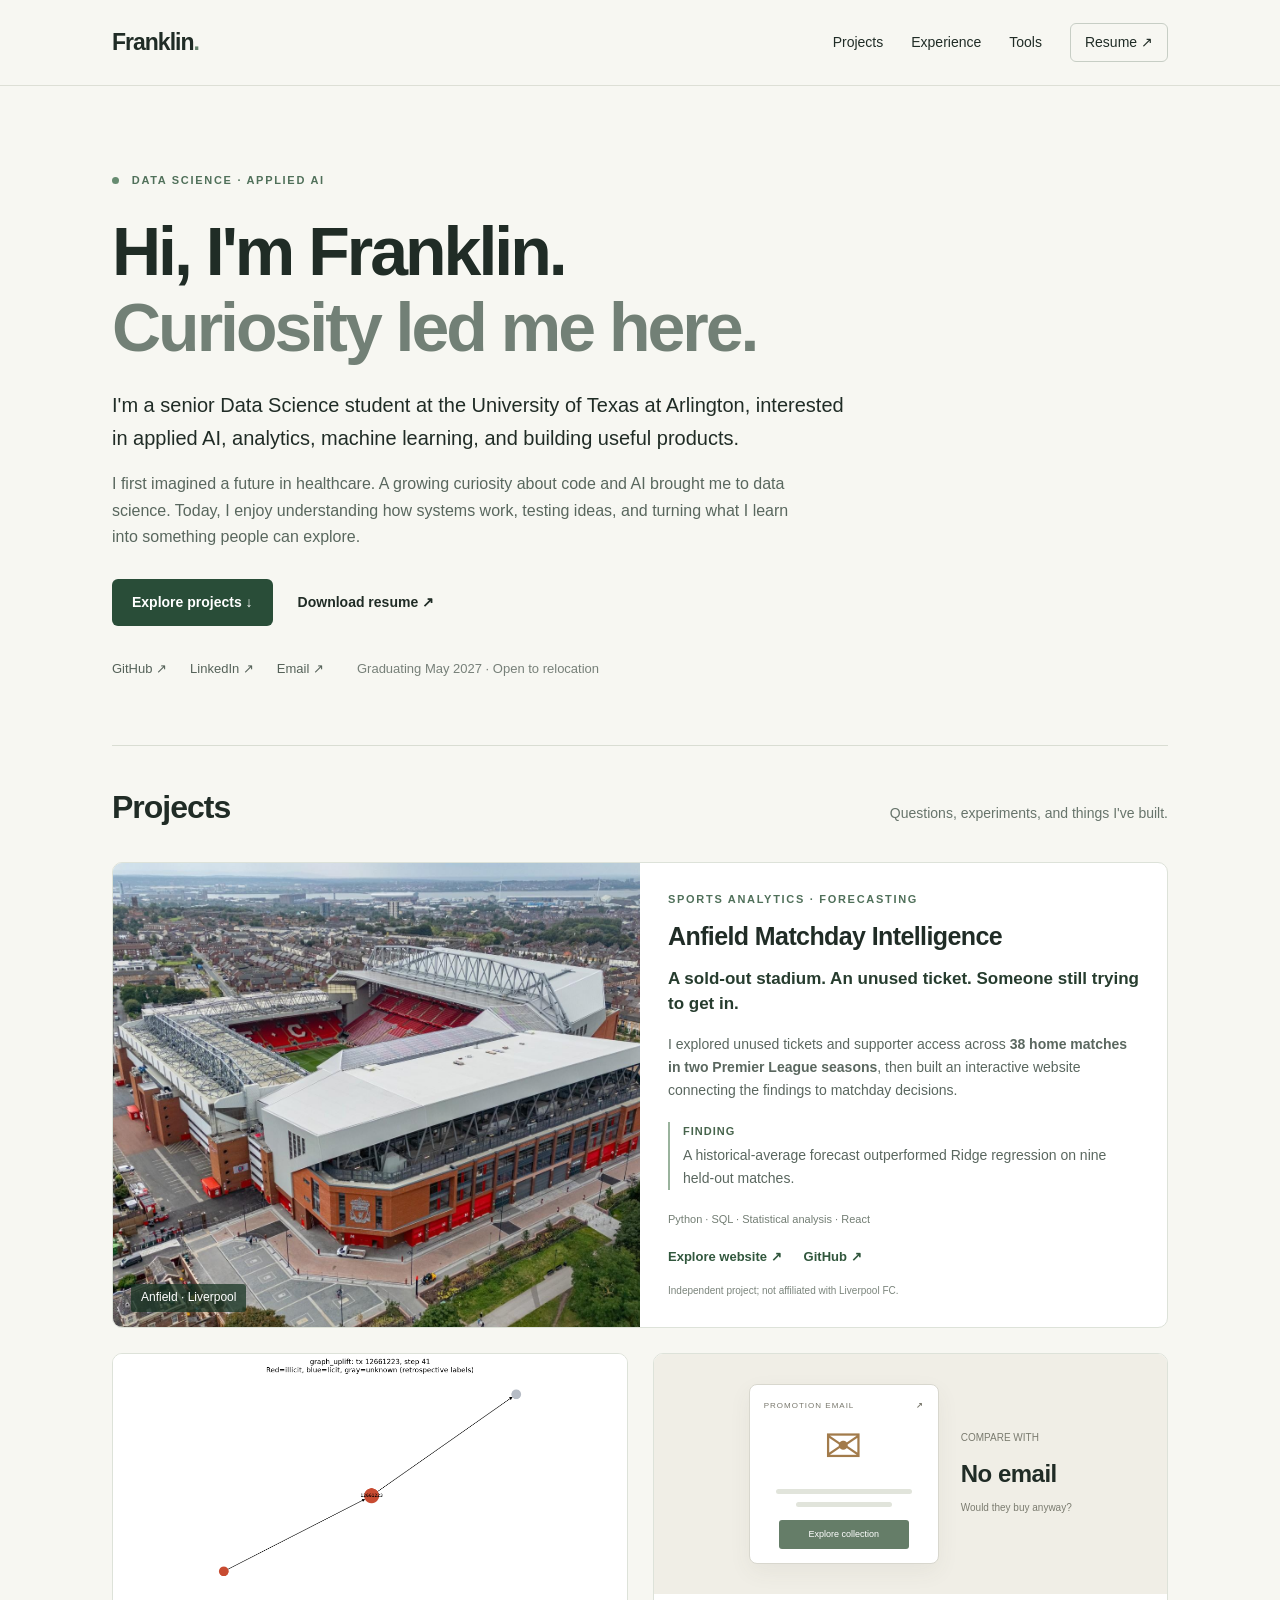
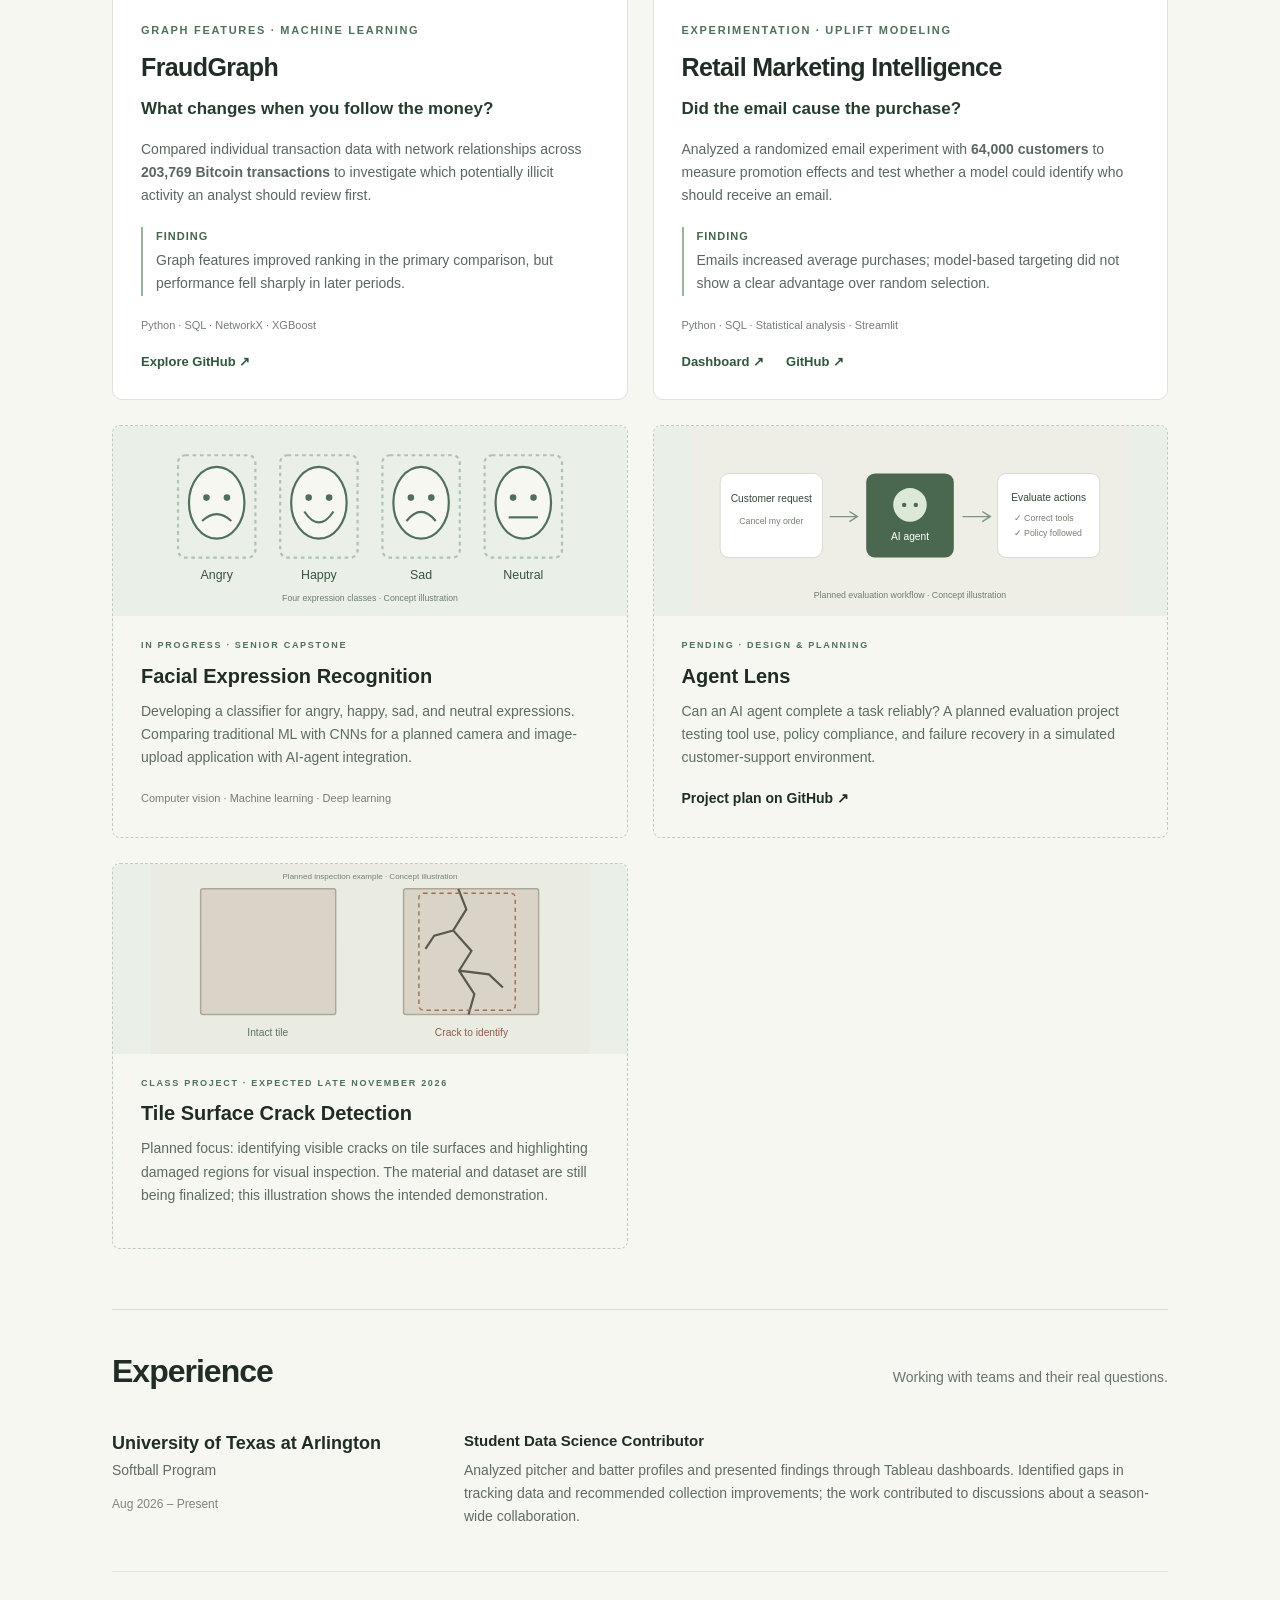
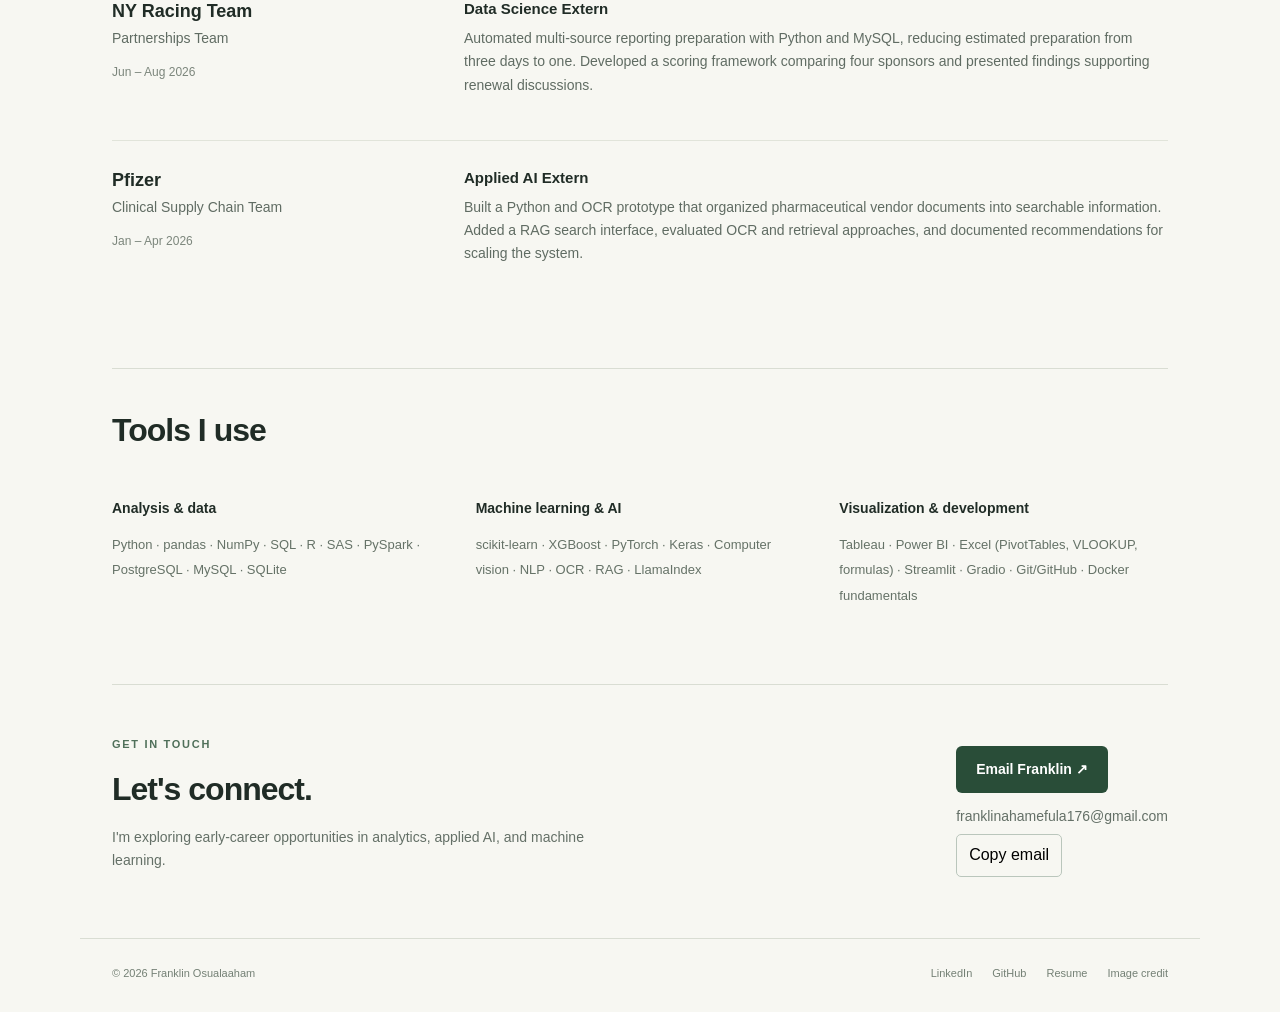
==== index.html @ f364b9b5 "Remove Airbnb project and clarify planned tile crack inspection" ====
<!doctype html>
<html lang="en"><head><meta charset="utf-8"><meta name="viewport" content="width=device-width,initial-scale=1"><title>Franklin Osualaaham | Data Science & Applied AI</title><meta name="description" content="Franklin Osualaaham, senior Data Science student at the University of Texas at Arlington. Projects in applied AI, machine learning, and analytics."><meta name="theme-color" content="#f7f7f2"><link rel="stylesheet" href="styles.css"><link rel="icon" href="assets/favicon.svg"></head>
<body><a class="skip" href="#main">Skip to content</a><header><div class="wrap nav"><a class="brand" href="#">Franklin<span>.</span></a><nav aria-label="Main navigation"><a href="#projects">Projects</a><a href="#experience">Experience</a><a href="#tools">Tools</a><a href="assets/Franklin_Osualaaham_Resume.pdf" target="_blank" rel="noopener">Resume ↗</a></nav></div></header>
<main id="main" class="wrap"><section class="hero"><div class="eyebrow"><span class="dot"></span> DATA SCIENCE · APPLIED AI</div><h1>Hi, I'm Franklin.<br><span>Curiosity led me here.</span></h1><p class="intro">I'm a senior Data Science student at the <strong>University of Texas at Arlington</strong>, interested in applied AI, analytics, machine learning, and building useful products.</p><p class="bio">I first imagined a future in healthcare. A growing curiosity about code and AI brought me to data science. Today, I enjoy understanding how systems work, testing ideas, and turning what I learn into something people can explore.</p><div class="actions"><a class="button" href="#projects">Explore projects ↓</a><a class="plain" href="assets/Franklin_Osualaaham_Resume.pdf" download>Download resume ↗</a></div><div class="social"><a href="https://github.com/Thizisfranklin" target="_blank" rel="noopener">GitHub ↗</a><a href="https://www.linkedin.com/in/franklinmo/" target="_blank" rel="noopener">LinkedIn ↗</a><a href="mailto:franklinahamefula176@gmail.com">Email ↗</a><span>Graduating May 2027 · Open to relocation</span></div></section>
<section id="projects"><div class="section-head"><h2>Projects</h2><span>Questions, experiments, and things I've built.</span></div><div class="projects">
<article class="card featured"><figure><img src="assets/anfield.jpg" alt="Aerial photograph of Anfield stadium in Liverpool" width="1920" height="1280"><figcaption>Anfield · Liverpool</figcaption></figure><div class="card-content"><div class="label">SPORTS ANALYTICS · FORECASTING</div><h3>Anfield Matchday Intelligence</h3><p class="question">A sold-out stadium. An unused ticket. Someone still trying to get in.</p><p>I explored unused tickets and supporter access across <strong>38 home matches in two Premier League seasons</strong>, then built an interactive website connecting the findings to matchday decisions.</p><p class="finding"><b>Finding</b> A historical-average forecast outperformed Ridge regression on nine held-out matches.</p><div class="tags">Python · SQL · Statistical analysis · React</div><div class="links"><a href="https://thizisfranklin.github.io/Anfield-Stadium-Ticket-Value-Revenue/" target="_blank" rel="noopener">Explore website ↗</a><a href="https://github.com/Thizisfranklin/Anfield-Stadium-Ticket-Value-Revenue" target="_blank" rel="noopener">GitHub ↗</a></div><small>Independent project; not affiliated with Liverpool FC.</small></div></article>
<article class="card"><div class="visual fraud-photo"><img src="assets/fraudgraph.png" alt="Actual FraudGraph analysis showing a Bitcoin transaction and its neighboring network" style="width:100%;height:100%;object-fit:contain;background:#fff"></div><div class="card-content"><div class="label">GRAPH FEATURES · MACHINE LEARNING</div><h3>FraudGraph</h3><p class="question">What changes when you follow the money?</p><p>Compared individual transaction data with network relationships across <strong>203,769 Bitcoin transactions</strong> to investigate which potentially illicit activity an analyst should review first.</p><p class="finding"><b>Finding</b> Graph features improved ranking in the primary comparison, but performance fell sharply in later periods.</p><div class="tags">Python · SQL · NetworkX · XGBoost</div><div class="links"><a href="https://github.com/Thizisfranklin/FraudGraph" target="_blank" rel="noopener">Explore GitHub ↗</a></div></div></article>
<article class="card"><div class="visual email" role="img" aria-label="Illustration of a promotional email and a no-email comparison group"><div class="mail"><span class="mail-top">PROMOTION EMAIL <b>↗</b></span><div class="mail-envelope">✉</div><span class="mail-line"></span><span class="mail-line short"></span><span class="mail-button">Explore collection</span></div><div class="control"><span>COMPARE WITH</span><strong>No email</strong><span>Would they buy anyway?</span></div></div><div class="card-content"><div class="label">EXPERIMENTATION · UPLIFT MODELING</div><h3>Retail Marketing Intelligence</h3><p class="question">Did the email cause the purchase?</p><p>Analyzed a randomized email experiment with <strong>64,000 customers</strong> to measure promotion effects and test whether a model could identify who should receive an email.</p><p class="finding"><b>Finding</b> Emails increased average purchases; model-based targeting did not show a clear advantage over random selection.</p><div class="tags">Python · SQL · Statistical analysis · Streamlit</div><div class="links"><a href="https://retail-promotion-targeting-uplift-modeling-jdjd8epuvzztn6kxjpe.streamlit.app/" target="_blank" rel="noopener">Dashboard ↗</a><a href="https://github.com/Thizisfranklin/Retail-Promotion-Targeting-Uplift-Modeling" target="_blank" rel="noopener">GitHub ↗</a></div></div></article></div>
<div class="ongoing"><article><img class="ongoing-image" src="assets/facial-expression.svg" alt="Illustration of the four expression classes: angry, happy, sad, and neutral"><div class="status">IN PROGRESS · SENIOR CAPSTONE</div><h3>Facial Expression Recognition</h3><p>Developing a classifier for angry, happy, sad, and neutral expressions. Comparing traditional ML with CNNs for a planned camera and image-upload application with AI-agent integration.</p><div class="tags">Computer vision · Machine learning · Deep learning</div></article><article><img class="ongoing-image" src="assets/agent-lens.svg" alt="Illustration of evaluating an AI agent’s tool use and policy compliance"><div class="status">PENDING · DESIGN & PLANNING</div><h3>Agent Lens</h3><p>Can an AI agent complete a task reliably? A planned evaluation project testing tool use, policy compliance, and failure recovery in a simulated customer-support environment.</p><a class="plain" href="https://github.com/Thizisfranklin/AGENTLENS" target="_blank" rel="noopener">Project plan on GitHub ↗</a></article><article><img class="ongoing-image" src="assets/tile-crack.svg" alt="Concept illustration comparing an intact tile with a cracked tile"><div class="status">CLASS PROJECT · EXPECTED LATE NOVEMBER 2026</div><h3>Tile Surface Crack Detection</h3><p>Planned focus: identifying visible cracks on tile surfaces and highlighting damaged regions for visual inspection. The material and dataset are still being finalized; this illustration shows the intended demonstration.</p></article></div></section>
<section id="experience"><div class="section-head"><h2>Experience</h2><span>Working with teams and their real questions.</span></div><div class="experience"><article><div class="exp-title"><h3>University of Texas at Arlington</h3><p>Softball Program</p><span>Aug 2026 – Present</span></div><div><h4>Student Data Science Contributor</h4><p>Analyzed pitcher and batter profiles and presented findings through Tableau dashboards. Identified gaps in tracking data and recommended collection improvements; the work contributed to discussions about a season-wide collaboration.</p></div></article><article><div class="exp-title"><h3>NY Racing Team</h3><p>Partnerships Team</p><span>Jun – Aug 2026</span></div><div><h4>Data Science Extern</h4><p>Automated multi-source reporting preparation with Python and MySQL, reducing estimated preparation from three days to one. Developed a scoring framework comparing four sponsors and presented findings supporting renewal discussions.</p></div></article><article><div class="exp-title"><h3>Pfizer</h3><p>Clinical Supply Chain Team</p><span>Jan – Apr 2026</span></div><div><h4>Applied AI Extern</h4><p>Built a Python and OCR prototype that organized pharmaceutical vendor documents into searchable information. Added a RAG search interface, evaluated OCR and retrieval approaches, and documented recommendations for scaling the system.</p></div></article></div></section>
<section id="tools"><div class="section-head"><h2>Tools I use</h2></div><div class="tools"><div><h3>Analysis & data</h3><p>Python · pandas · NumPy · SQL · R · SAS · PySpark · PostgreSQL · MySQL · SQLite</p></div><div><h3>Machine learning & AI</h3><p>scikit-learn · XGBoost · PyTorch · Keras · Computer vision · NLP · OCR · RAG · LlamaIndex</p></div><div><h3>Visualization & development</h3><p>Tableau · Power BI · Excel (PivotTables, VLOOKUP, formulas) · Streamlit · Gradio · Git/GitHub · Docker fundamentals</p></div></div></section>
<section class="contact"><div><div class="eyebrow">GET IN TOUCH</div><h2>Let's connect.</h2><p>I'm exploring early-career opportunities in analytics, applied AI, and machine learning.</p></div><div><a class="button" href="mailto:franklinahamefula176@gmail.com">Email Franklin ↗</a><p style="margin:12px 0 6px;overflow-wrap:anywhere"><a href="mailto:franklinahamefula176@gmail.com">franklinahamefula176@gmail.com</a></p><button id="copy-email" type="button" style="font:inherit;border:1px solid #bac6bc;background:transparent;padding:7px 12px;border-radius:5px;cursor:pointer">Copy email</button><span id="copy-status" role="status" style="margin-left:10px;font-size:12px"></span></div></section></main>
<footer class="wrap"><span>© 2026 Franklin Osualaaham</span><div><a href="https://www.linkedin.com/in/franklinmo/" target="_blank" rel="noopener">LinkedIn</a><a href="https://github.com/Thizisfranklin" target="_blank" rel="noopener">GitHub</a><a href="assets/Franklin_Osualaaham_Resume.pdf" target="_blank" rel="noopener">Resume</a><a href="credits.html">Image credit</a></div></footer><script>document.getElementById('copy-email').addEventListener('click', async () => {const status=document.getElementById('copy-status');try{await navigator.clipboard.writeText('franklinahamefula176@gmail.com');status.textContent='Email copied';}catch(e){status.textContent='Select the address above to copy it';}});</script></body></html>
---- styles.css ----
*{box-sizing:border-box}html{scroll-behavior:smooth;scroll-padding-top:88px}body{margin:0;background:#f7f7f2;color:#202c26;font-family:Arial,Helvetica,sans-serif;line-height:1.65}a{color:inherit;text-decoration:none}a:hover{text-decoration:underline;text-underline-offset:5px}a:focus-visible{outline:3px solid #568464;outline-offset:5px}.wrap{max-width:1120px;margin:auto;padding:0 32px}header{border-bottom:1px solid #dddfd6;background:#f7f7f2}nav,.nav{display:flex;align-items:center;justify-content:space-between;gap:28px}.nav{min-height:85px}.brand{font-size:23px;font-weight:700;letter-spacing:-1px}.brand span{color:#66836d}nav{font-size:14px}nav a:last-child{border:1px solid #c7cec5;padding:7px 14px;border-radius:6px}.hero{padding:85px 0 66px;max-width:850px}.eyebrow,.label,.status{font-size:11px;letter-spacing:1.7px;font-weight:700;color:#50705a}.dot{display:inline-block;width:7px;height:7px;border-radius:50%;background:#668b70;margin-right:8px}h1{font-size:clamp(42px,5.6vw,68px);line-height:1.12;letter-spacing:-3px;margin:24px 0}h1 span{color:#728076}h2{font-size:32px;letter-spacing:-1px;margin:0}h3,h4{line-height:1.35}p{margin:0 0 16px}.intro{font-size:20px;max-width:745px}.intro strong{font-weight:500}.bio{color:#59675e;max-width:705px;font-size:16px}.actions{display:flex;align-items:center;gap:25px;margin:28px 0}.button{background:#294d38;color:white;padding:12px 20px;border-radius:6px;display:inline-block;font-size:14px;font-weight:600;white-space:nowrap}.button:hover{background:#1e3e2b;text-decoration:none}.plain{font-size:14px;font-weight:600}.social{display:flex;flex-wrap:wrap;gap:23px;font-size:13px;color:#556259;margin-top:32px}.social span{color:#778079;margin-left:10px}.section-head{display:flex;justify-content:space-between;align-items:baseline;gap:20px;margin-bottom:28px}.section-head>span{font-size:14px;color:#67746b}section{scroll-margin-top:30px}#projects,#experience,#tools{padding:35px 0 60px;border-top:1px solid #d9ddd3}.projects{display:grid;grid-template-columns:1fr 1fr;gap:25px}.card{background:#fff;border:1px solid #dde2d9;border-radius:10px;overflow:hidden}.card.featured{grid-column:1/-1;display:grid;grid-template-columns:1fr 1fr}figure{margin:0;position:relative;min-height:360px;background:#e4e8df}figure img{width:100%;height:100%;position:absolute;object-fit:cover}figcaption{position:absolute;bottom:15px;left:18px;color:#fff;font-size:12px;background:#173322bb;padding:4px 10px;border-radius:3px}.card-content{padding:27px 28px}.card h3{font-size:25px;letter-spacing:-.6px;margin:12px 0}.card p{font-size:14px;color:#5a675f}.card .question{font-size:17px;color:#263c2e;font-weight:600;line-height:1.5}.finding{border-left:2px solid #9ab39d;padding-left:13px;margin-top:20px!important}.finding b{display:block;font-size:11px;letter-spacing:1px;text-transform:uppercase;margin-bottom:4px;color:#47644c}.tags{font-size:11px;color:#737e74;margin:20px 0 17px}.links{display:flex;gap:22px;font-size:13px;font-weight:600;color:#31573d}.card small{font-size:10px;color:#7b857c;display:block;margin-top:16px}.visual{height:240px;position:relative;background:#eaf0e8;display:flex;align-items:center;justify-content:center}.bitcoin svg{height:100%;width:100%}.visual-note{position:absolute;bottom:12px;left:20px;font-size:11px;color:#677568}.email{background:#f0eee6;gap:22px;padding:25px}.mail{background:#fff;border:1px solid #d8d7ce;padding:14px;width:190px;border-radius:8px;box-shadow:0 8px 22px #4b4a4010}.mail-top{display:flex;justify-content:space-between;font-size:8px;letter-spacing:1px;color:#79786d}.mail-envelope{font-size:46px;text-align:center;color:#a27b4b;line-height:1.5}.mail-line{display:block;height:5px;background:#e1e4db;margin:8px auto;width:85%;border-radius:3px}.mail-line.short{width:60%}.mail-button{display:block;background:#657d68;color:white;font-size:9px;text-align:center;padding:7px;margin:13px 15px 0;border-radius:3px}.control{display:flex;flex-direction:column;gap:7px;max-width:145px}.control span{font-size:10px;color:#7b7c70}.control strong{font-size:24px;letter-spacing:-.5px}.ongoing{display:grid;grid-template-columns:1fr 1fr;gap:25px;margin-top:25px}.ongoing article{border:1px dashed #bfcbbb;padding:25px 28px;border-radius:8px}.ongoing h3{font-size:20px;margin:10px 0}.ongoing p{font-size:14px;color:#5d6c61}.status{font-size:9px}.ongoing .tags{margin-bottom:0}.experience article{display:grid;grid-template-columns:310px 1fr;gap:42px;padding:27px 0;border-top:1px solid #e1e4da}.experience article:first-child{border-top:0;padding-top:5px}.exp-title h3{font-size:18px;margin:0 0 4px}.exp-title p{color:#6a786d;font-size:13px;margin:0 0 8px}.exp-title span{font-size:12px;color:#7c867c}.experience h4{font-size:15px;margin:0 0 8px}.experience article>div>p{font-size:14px;color:#606c63}.tools{display:grid;grid-template-columns:1fr 1fr 1fr;gap:35px}.tools h3{font-size:14px}.tools p{font-size:13px;color:#657267;line-height:1.95}.contact{border-top:1px solid #d9ddd3;padding:50px 0;display:flex;align-items:center;justify-content:space-between;gap:30px}.contact h2{margin:10px 0}.contact p{font-size:14px;color:#647067;max-width:500px}footer{border-top:1px solid #d9ddd3;display:flex;justify-content:space-between;gap:20px;padding-top:25px!important;padding-bottom:30px!important;font-size:11px;color:#748075}footer div{display:flex;gap:20px}.skip{position:absolute;top:-100px;background:white;padding:10px}.skip:focus{top:0;z-index:10}@media(max-width:750px){.wrap{padding:0 22px}.nav{gap:12px;min-height:100px;flex-wrap:wrap;justify-content:center;padding-top:14px;padding-bottom:12px}.brand{width:100%;text-align:center}nav{gap:19px;font-size:12px}.hero{padding:55px 0 40px}h1{letter-spacing:-1.8px}.intro{font-size:18px}.bio{font-size:14px}.social{gap:17px}.social span{width:100%;margin:0}.section-head{display:block}.section-head span{display:block;margin-top:8px}.projects,.ongoing,.tools{grid-template-columns:1fr}.card.featured{display:block}.featured figure{min-height:220px}.card-content{padding:24px}.experience article{grid-template-columns:1fr;gap:12px}.contact{display:block}.contact .button{margin-top:14px}footer{flex-direction:column}footer div{flex-wrap:wrap}.actions{gap:18px}.plain{font-size:12px}}@media(prefers-reduced-motion:reduce){html{scroll-behavior:auto}}
.ongoing-image{display:block;width:calc(100% + 56px);max-width:none;height:190px;object-fit:contain;margin:-25px -28px 22px;border-radius:8px 8px 0 0;background:#eaf0e8}.fraud-photo{background:white}
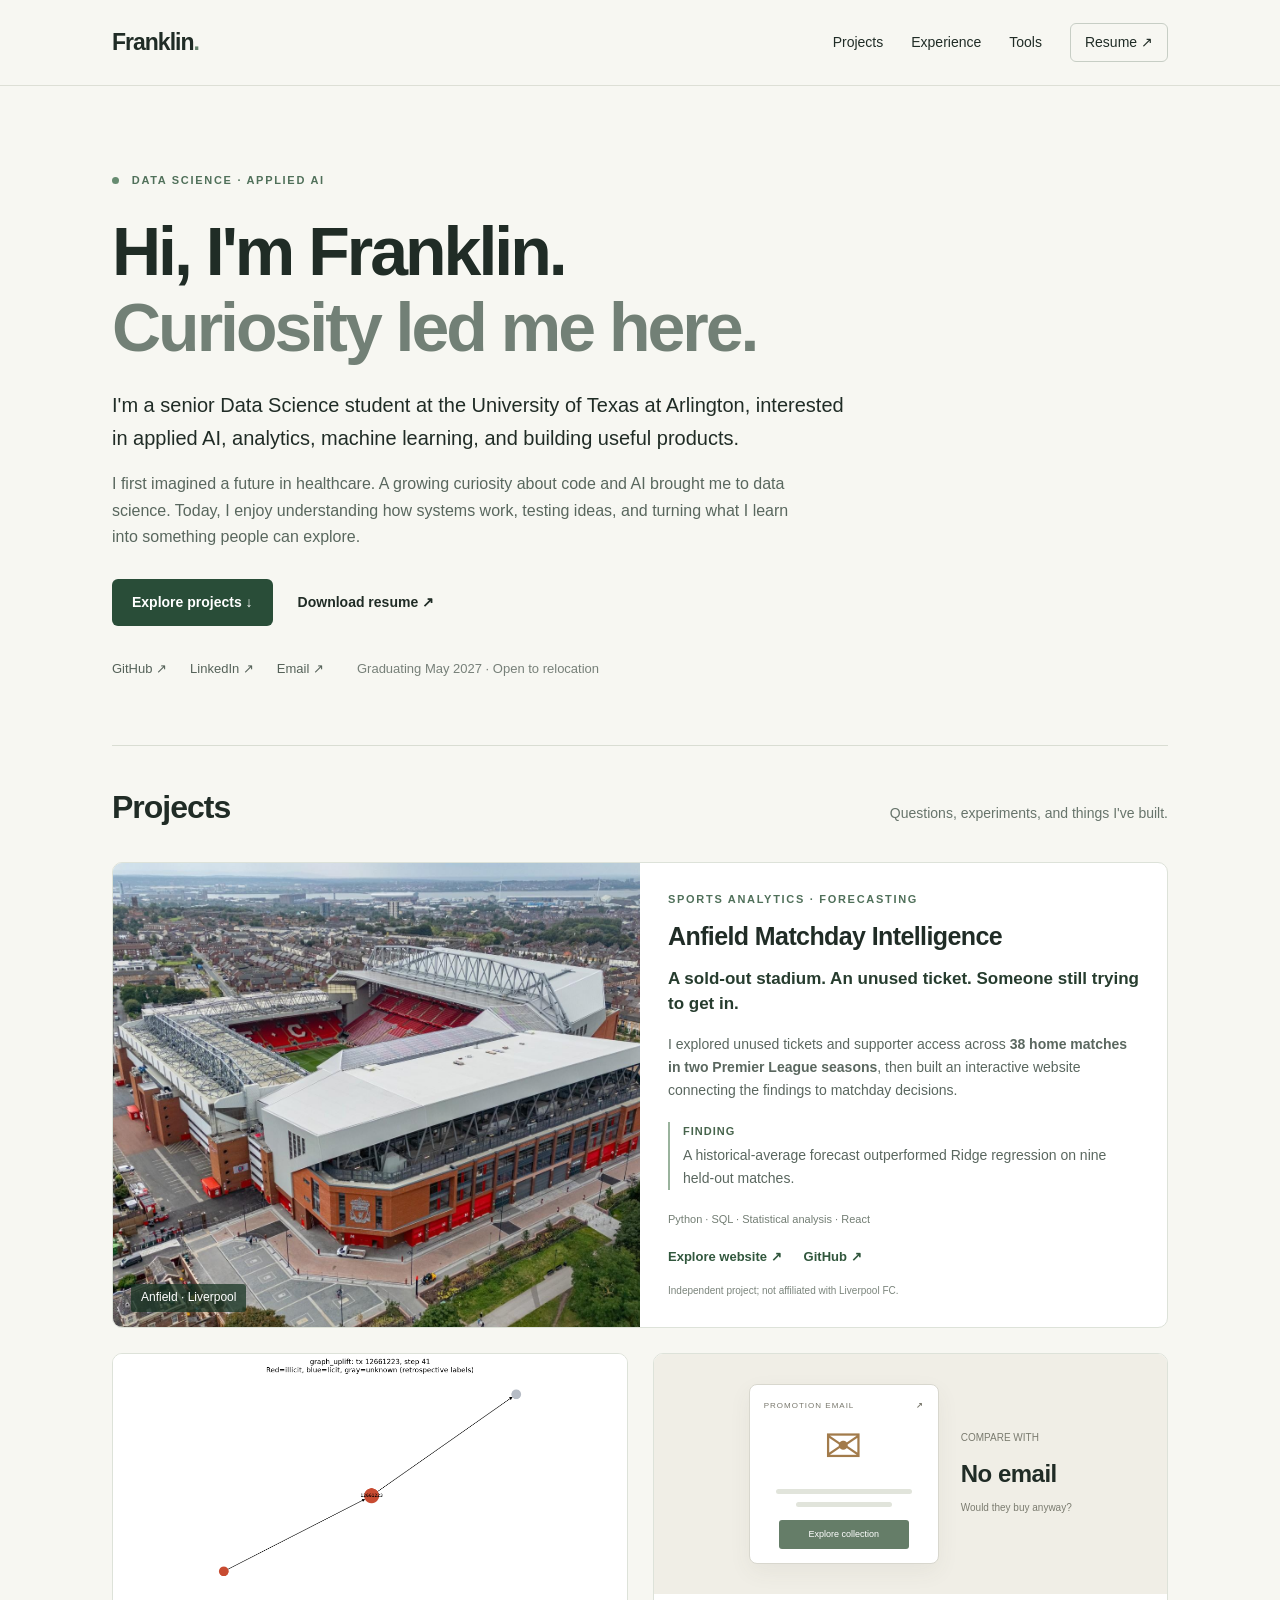
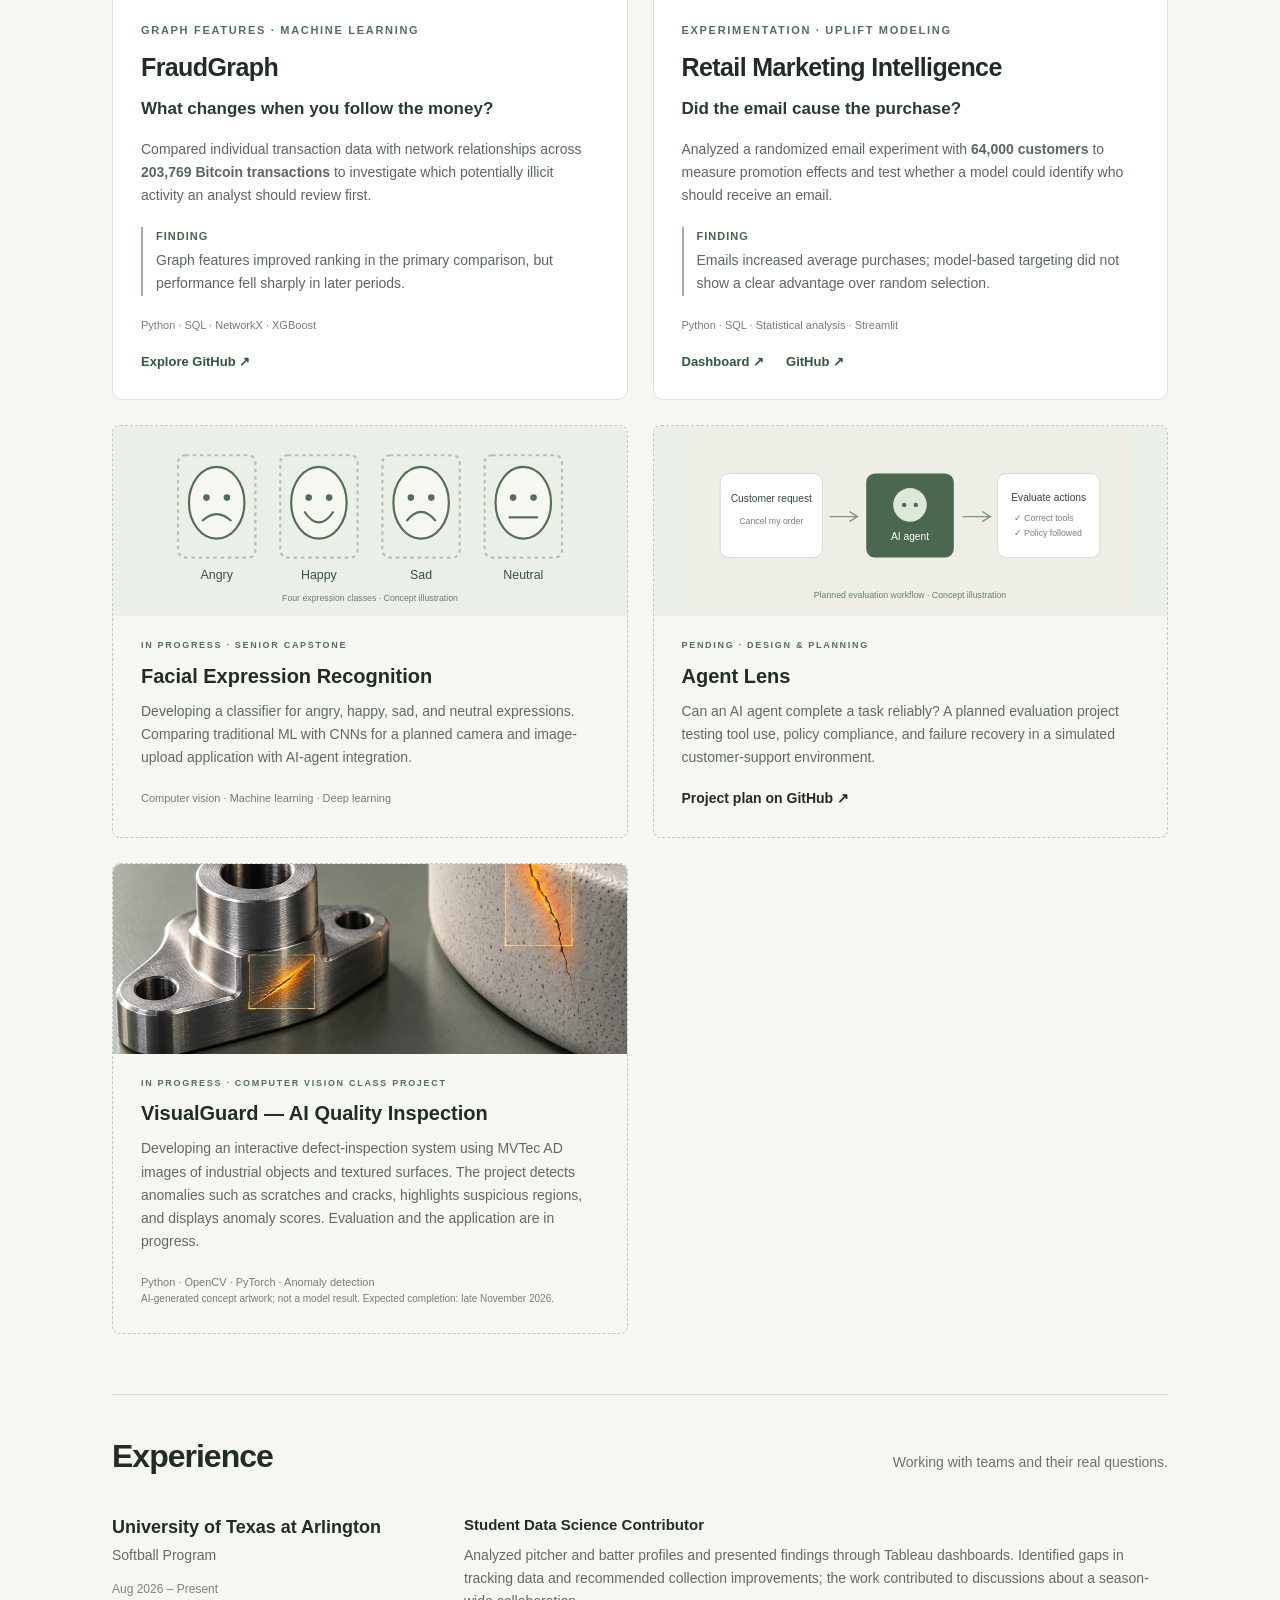
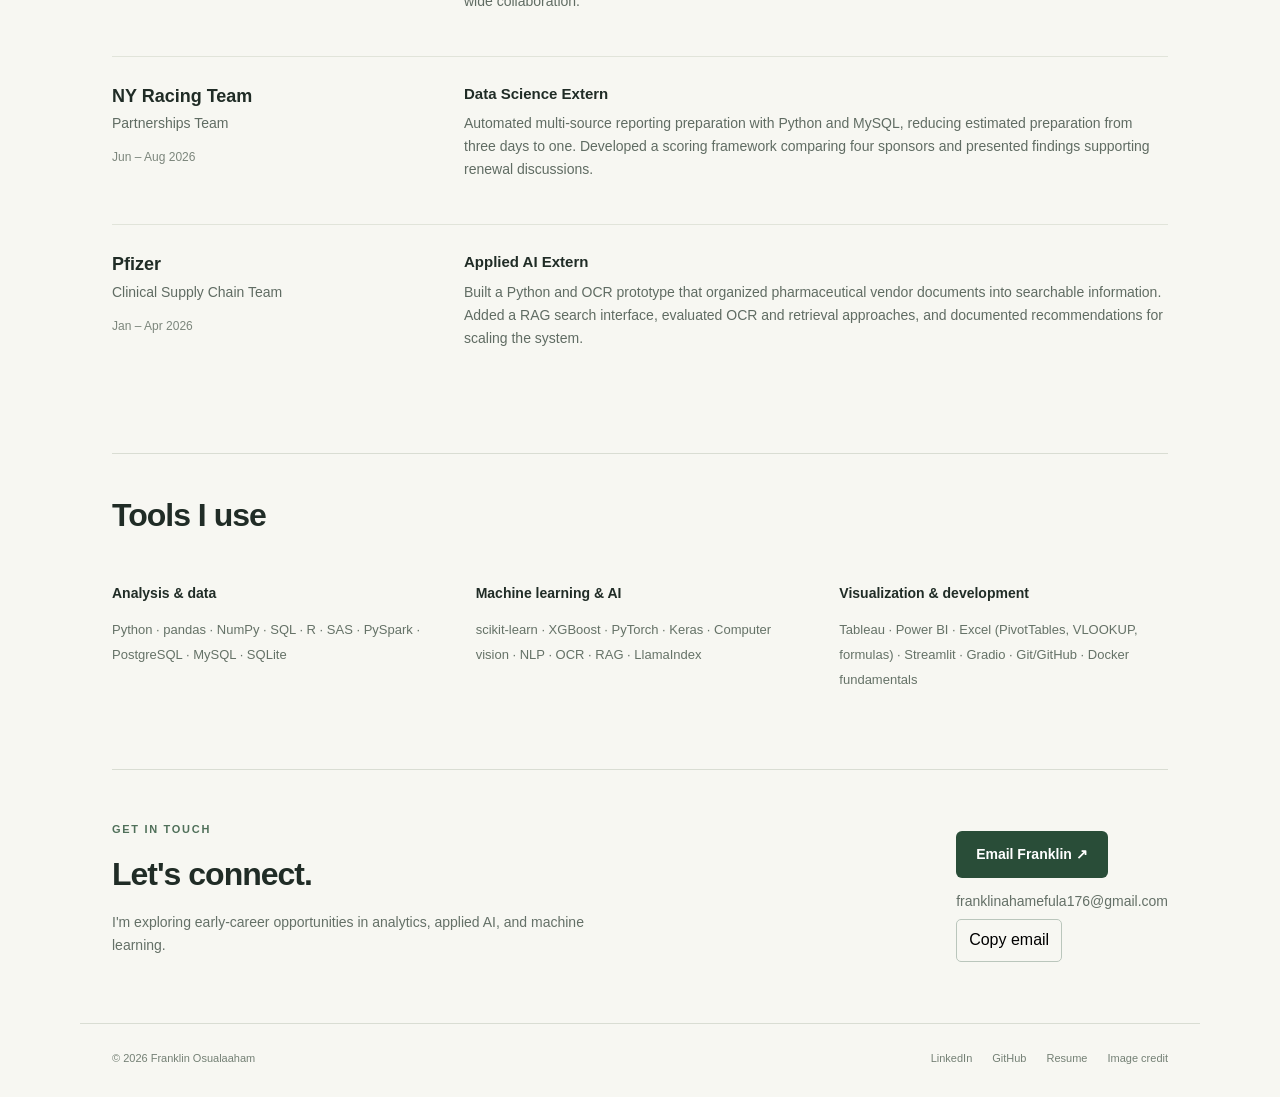
==== commit 40abb356: "Update VisualGuard scope and replace basic illustration with detailed inspection artwork" ====
--- a/index.html
+++ b/index.html
@@ -6,7 +6,7 @@
 <article class="card featured"><figure><img src="assets/anfield.jpg" alt="Aerial photograph of Anfield stadium in Liverpool" width="1920" height="1280"><figcaption>Anfield · Liverpool</figcaption></figure><div class="card-content"><div class="label">SPORTS ANALYTICS · FORECASTING</div><h3>Anfield Matchday Intelligence</h3><p class="question">A sold-out stadium. An unused ticket. Someone still trying to get in.</p><p>I explored unused tickets and supporter access across <strong>38 home matches in two Premier League seasons</strong>, then built an interactive website connecting the findings to matchday decisions.</p><p class="finding"><b>Finding</b> A historical-average forecast outperformed Ridge regression on nine held-out matches.</p><div class="tags">Python · SQL · Statistical analysis · React</div><div class="links"><a href="https://thizisfranklin.github.io/Anfield-Stadium-Ticket-Value-Revenue/" target="_blank" rel="noopener">Explore website ↗</a><a href="https://github.com/Thizisfranklin/Anfield-Stadium-Ticket-Value-Revenue" target="_blank" rel="noopener">GitHub ↗</a></div><small>Independent project; not affiliated with Liverpool FC.</small></div></article>
 <article class="card"><div class="visual fraud-photo"><img src="assets/fraudgraph.png" alt="Actual FraudGraph analysis showing a Bitcoin transaction and its neighboring network" style="width:100%;height:100%;object-fit:contain;background:#fff"></div><div class="card-content"><div class="label">GRAPH FEATURES · MACHINE LEARNING</div><h3>FraudGraph</h3><p class="question">What changes when you follow the money?</p><p>Compared individual transaction data with network relationships across <strong>203,769 Bitcoin transactions</strong> to investigate which potentially illicit activity an analyst should review first.</p><p class="finding"><b>Finding</b> Graph features improved ranking in the primary comparison, but performance fell sharply in later periods.</p><div class="tags">Python · SQL · NetworkX · XGBoost</div><div class="links"><a href="https://github.com/Thizisfranklin/FraudGraph" target="_blank" rel="noopener">Explore GitHub ↗</a></div></div></article>
 <article class="card"><div class="visual email" role="img" aria-label="Illustration of a promotional email and a no-email comparison group"><div class="mail"><span class="mail-top">PROMOTION EMAIL <b>↗</b></span><div class="mail-envelope">✉</div><span class="mail-line"></span><span class="mail-line short"></span><span class="mail-button">Explore collection</span></div><div class="control"><span>COMPARE WITH</span><strong>No email</strong><span>Would they buy anyway?</span></div></div><div class="card-content"><div class="label">EXPERIMENTATION · UPLIFT MODELING</div><h3>Retail Marketing Intelligence</h3><p class="question">Did the email cause the purchase?</p><p>Analyzed a randomized email experiment with <strong>64,000 customers</strong> to measure promotion effects and test whether a model could identify who should receive an email.</p><p class="finding"><b>Finding</b> Emails increased average purchases; model-based targeting did not show a clear advantage over random selection.</p><div class="tags">Python · SQL · Statistical analysis · Streamlit</div><div class="links"><a href="https://retail-promotion-targeting-uplift-modeling-jdjd8epuvzztn6kxjpe.streamlit.app/" target="_blank" rel="noopener">Dashboard ↗</a><a href="https://github.com/Thizisfranklin/Retail-Promotion-Targeting-Uplift-Modeling" target="_blank" rel="noopener">GitHub ↗</a></div></div></article></div>
-<div class="ongoing"><article><img class="ongoing-image" src="assets/facial-expression.svg" alt="Illustration of the four expression classes: angry, happy, sad, and neutral"><div class="status">IN PROGRESS · SENIOR CAPSTONE</div><h3>Facial Expression Recognition</h3><p>Developing a classifier for angry, happy, sad, and neutral expressions. Comparing traditional ML with CNNs for a planned camera and image-upload application with AI-agent integration.</p><div class="tags">Computer vision · Machine learning · Deep learning</div></article><article><img class="ongoing-image" src="assets/agent-lens.svg" alt="Illustration of evaluating an AI agent’s tool use and policy compliance"><div class="status">PENDING · DESIGN & PLANNING</div><h3>Agent Lens</h3><p>Can an AI agent complete a task reliably? A planned evaluation project testing tool use, policy compliance, and failure recovery in a simulated customer-support environment.</p><a class="plain" href="https://github.com/Thizisfranklin/AGENTLENS" target="_blank" rel="noopener">Project plan on GitHub ↗</a></article><article><img class="ongoing-image" src="assets/tile-crack.svg" alt="Concept illustration comparing an intact tile with a cracked tile"><div class="status">CLASS PROJECT · EXPECTED LATE NOVEMBER 2026</div><h3>Tile Surface Crack Detection</h3><p>Planned focus: identifying visible cracks on tile surfaces and highlighting damaged regions for visual inspection. The material and dataset are still being finalized; this illustration shows the intended demonstration.</p></article></div></section>
+<div class="ongoing"><article><img class="ongoing-image" src="assets/facial-expression.svg" alt="Illustration of the four expression classes: angry, happy, sad, and neutral"><div class="status">IN PROGRESS · SENIOR CAPSTONE</div><h3>Facial Expression Recognition</h3><p>Developing a classifier for angry, happy, sad, and neutral expressions. Comparing traditional ML with CNNs for a planned camera and image-upload application with AI-agent integration.</p><div class="tags">Computer vision · Machine learning · Deep learning</div></article><article><img class="ongoing-image" src="assets/agent-lens.svg" alt="Illustration of evaluating an AI agent’s tool use and policy compliance"><div class="status">PENDING · DESIGN & PLANNING</div><h3>Agent Lens</h3><p>Can an AI agent complete a task reliably? A planned evaluation project testing tool use, policy compliance, and failure recovery in a simulated customer-support environment.</p><a class="plain" href="https://github.com/Thizisfranklin/AGENTLENS" target="_blank" rel="noopener">Project plan on GitHub ↗</a></article><article><img class="ongoing-image" src="assets/visualguard.webp" alt="AI-generated concept artwork of quality inspection highlighting a scratch on a metal component and a crack in ceramic" style="object-fit:cover"><div class="status">IN PROGRESS · COMPUTER VISION CLASS PROJECT</div><h3>VisualGuard — AI Quality Inspection</h3><p>Developing an interactive defect-inspection system using MVTec AD images of industrial objects and textured surfaces. The project detects anomalies such as scratches and cracks, highlights suspicious regions, and displays anomaly scores. Evaluation and the application are in progress.</p><div class="tags">Python · OpenCV · PyTorch · Anomaly detection</div><small style="display:block;color:#738073;font-size:10px">AI-generated concept artwork; not a model result. Expected completion: late November 2026.</small></article></div></section>
 <section id="experience"><div class="section-head"><h2>Experience</h2><span>Working with teams and their real questions.</span></div><div class="experience"><article><div class="exp-title"><h3>University of Texas at Arlington</h3><p>Softball Program</p><span>Aug 2026 – Present</span></div><div><h4>Student Data Science Contributor</h4><p>Analyzed pitcher and batter profiles and presented findings through Tableau dashboards. Identified gaps in tracking data and recommended collection improvements; the work contributed to discussions about a season-wide collaboration.</p></div></article><article><div class="exp-title"><h3>NY Racing Team</h3><p>Partnerships Team</p><span>Jun – Aug 2026</span></div><div><h4>Data Science Extern</h4><p>Automated multi-source reporting preparation with Python and MySQL, reducing estimated preparation from three days to one. Developed a scoring framework comparing four sponsors and presented findings supporting renewal discussions.</p></div></article><article><div class="exp-title"><h3>Pfizer</h3><p>Clinical Supply Chain Team</p><span>Jan – Apr 2026</span></div><div><h4>Applied AI Extern</h4><p>Built a Python and OCR prototype that organized pharmaceutical vendor documents into searchable information. Added a RAG search interface, evaluated OCR and retrieval approaches, and documented recommendations for scaling the system.</p></div></article></div></section>
 <section id="tools"><div class="section-head"><h2>Tools I use</h2></div><div class="tools"><div><h3>Analysis & data</h3><p>Python · pandas · NumPy · SQL · R · SAS · PySpark · PostgreSQL · MySQL · SQLite</p></div><div><h3>Machine learning & AI</h3><p>scikit-learn · XGBoost · PyTorch · Keras · Computer vision · NLP · OCR · RAG · LlamaIndex</p></div><div><h3>Visualization & development</h3><p>Tableau · Power BI · Excel (PivotTables, VLOOKUP, formulas) · Streamlit · Gradio · Git/GitHub · Docker fundamentals</p></div></div></section>
 <section class="contact"><div><div class="eyebrow">GET IN TOUCH</div><h2>Let's connect.</h2><p>I'm exploring early-career opportunities in analytics, applied AI, and machine learning.</p></div><div><a class="button" href="mailto:franklinahamefula176@gmail.com">Email Franklin ↗</a><p style="margin:12px 0 6px;overflow-wrap:anywhere"><a href="mailto:franklinahamefula176@gmail.com">franklinahamefula176@gmail.com</a></p><button id="copy-email" type="button" style="font:inherit;border:1px solid #bac6bc;background:transparent;padding:7px 12px;border-radius:5px;cursor:pointer">Copy email</button><span id="copy-status" role="status" style="margin-left:10px;font-size:12px"></span></div></section></main>
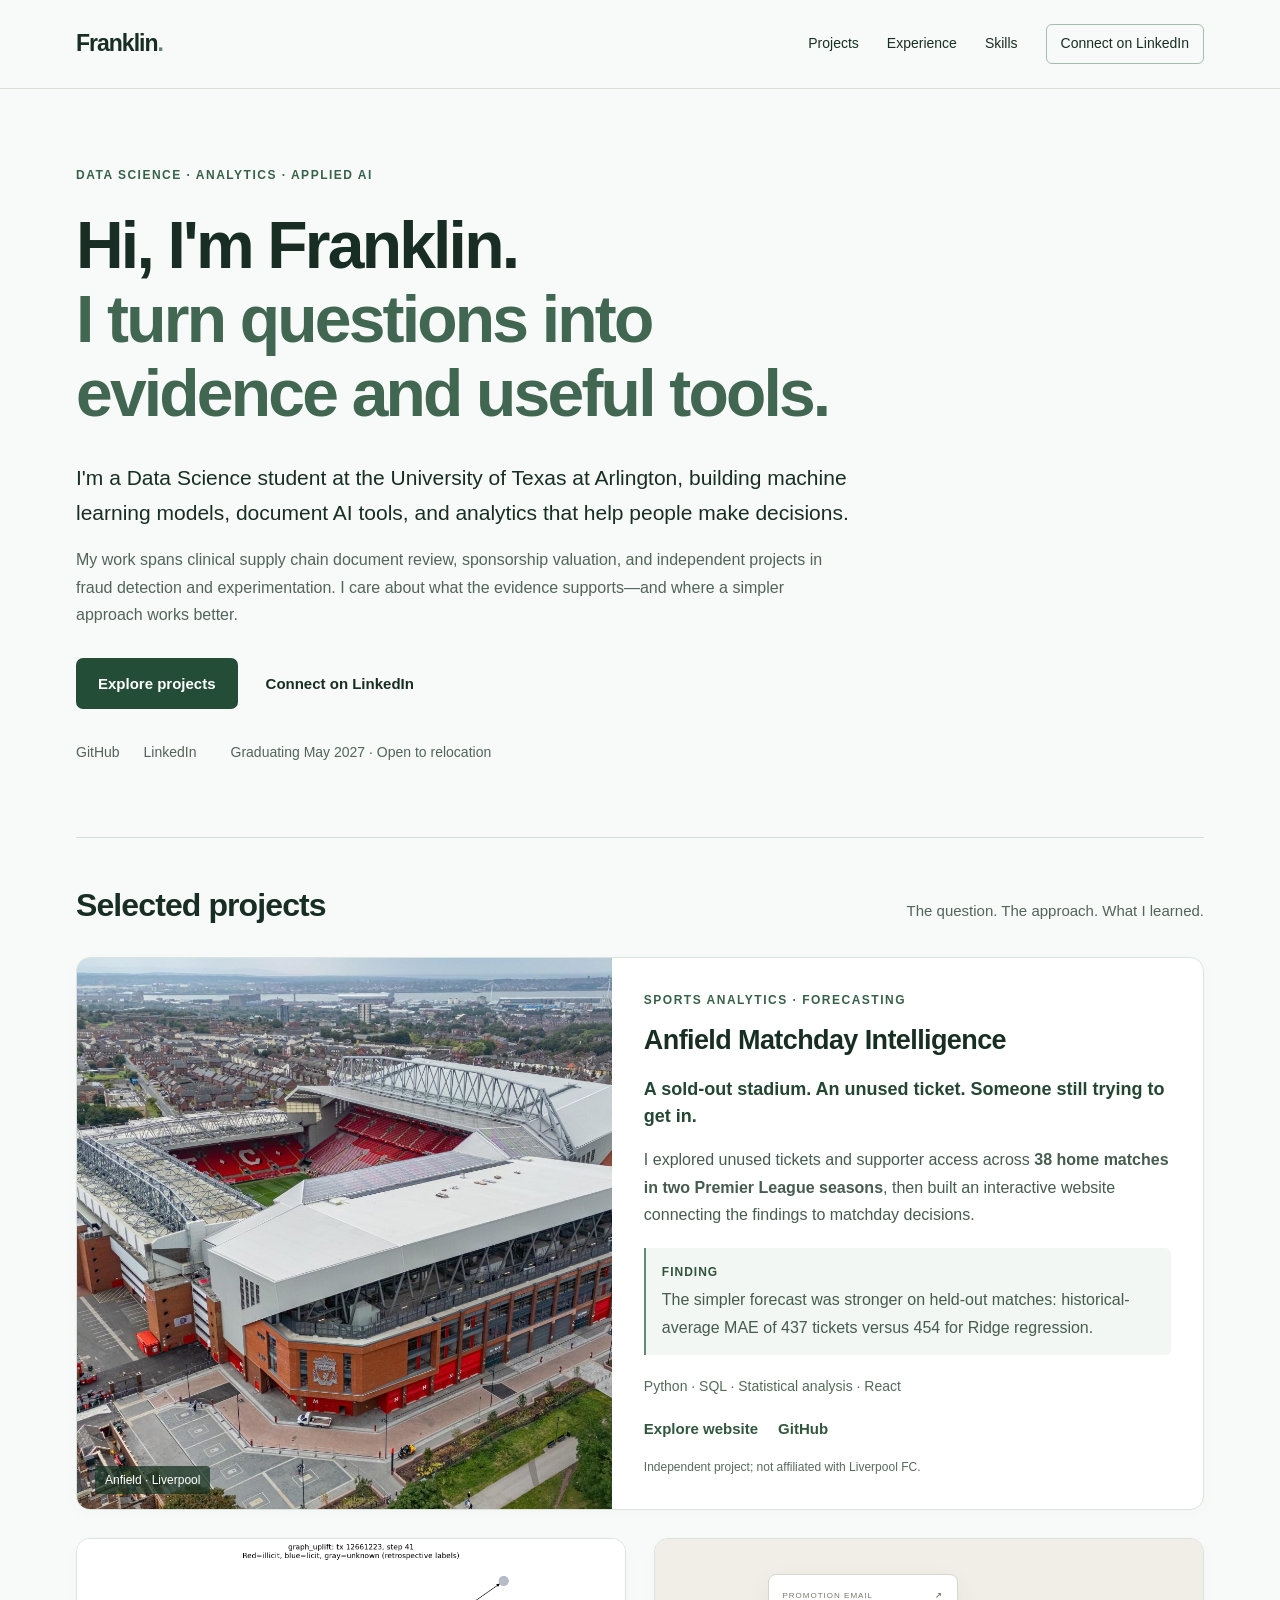
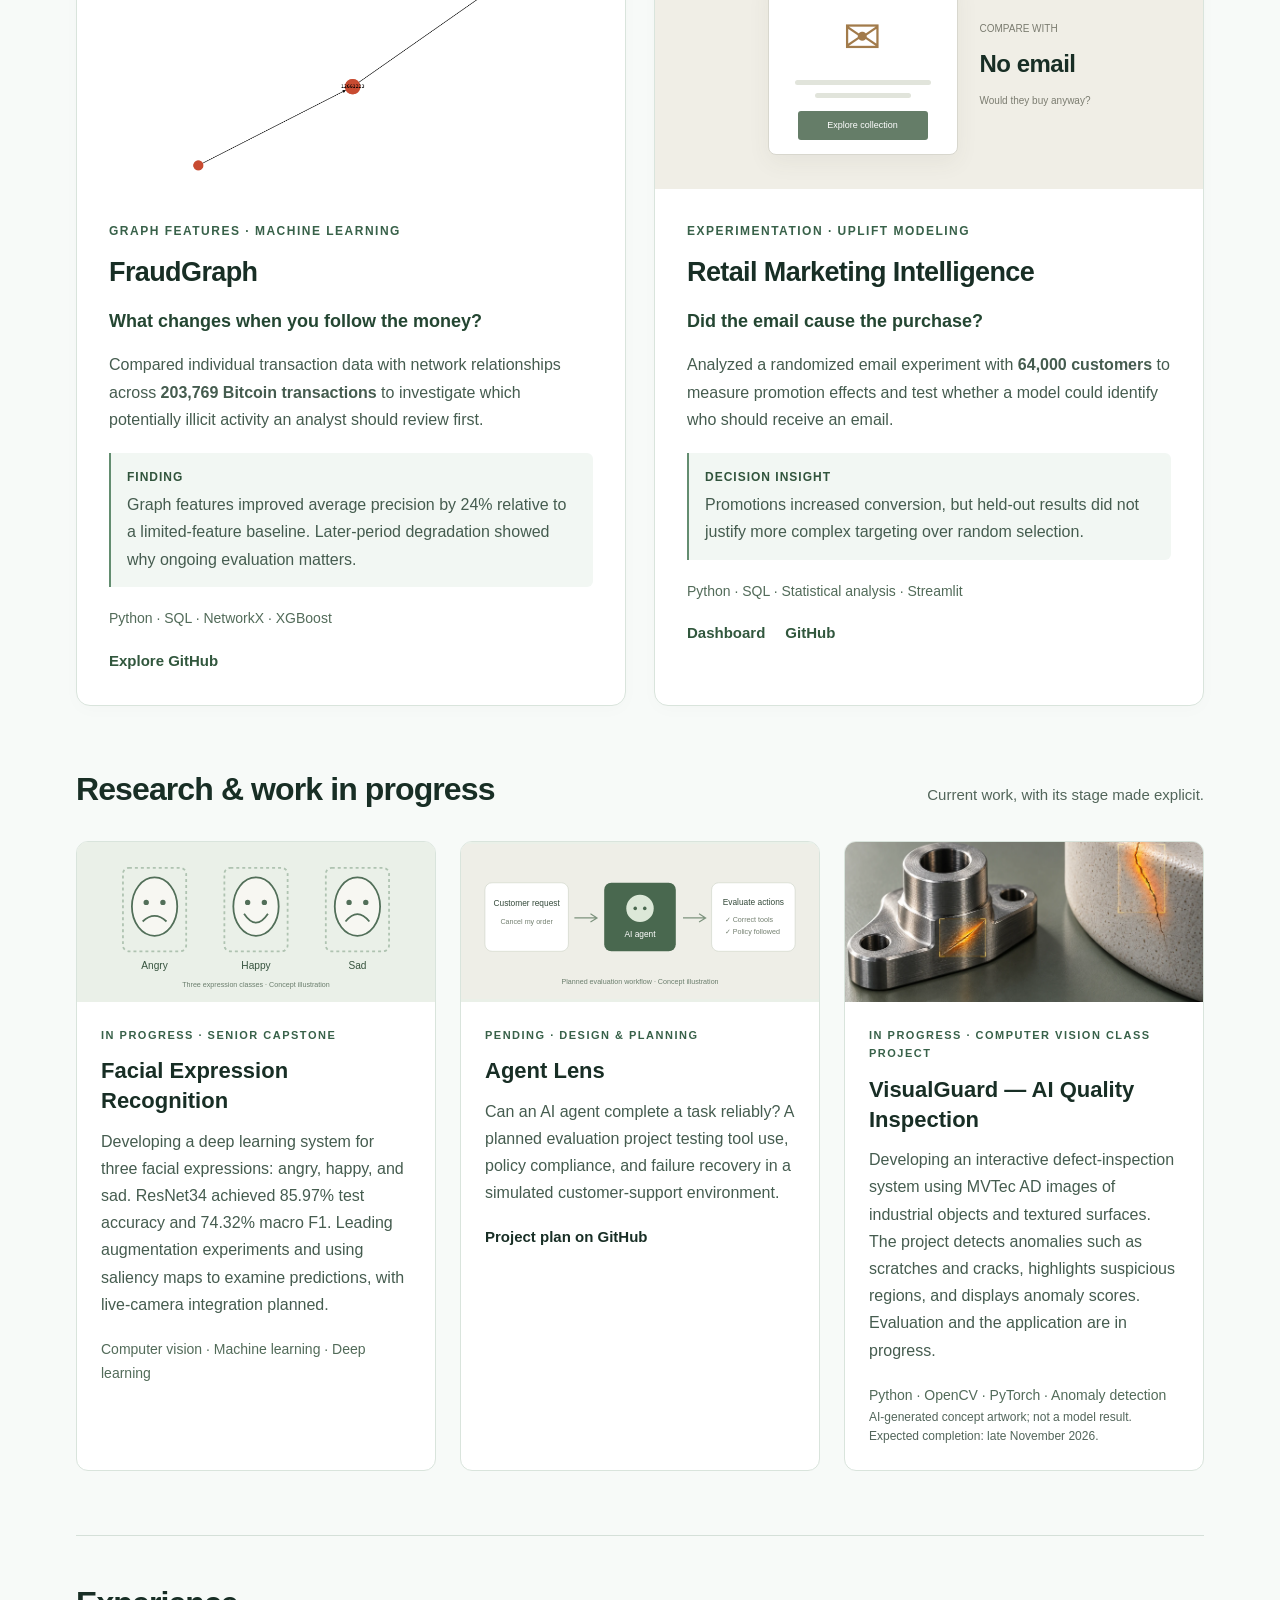
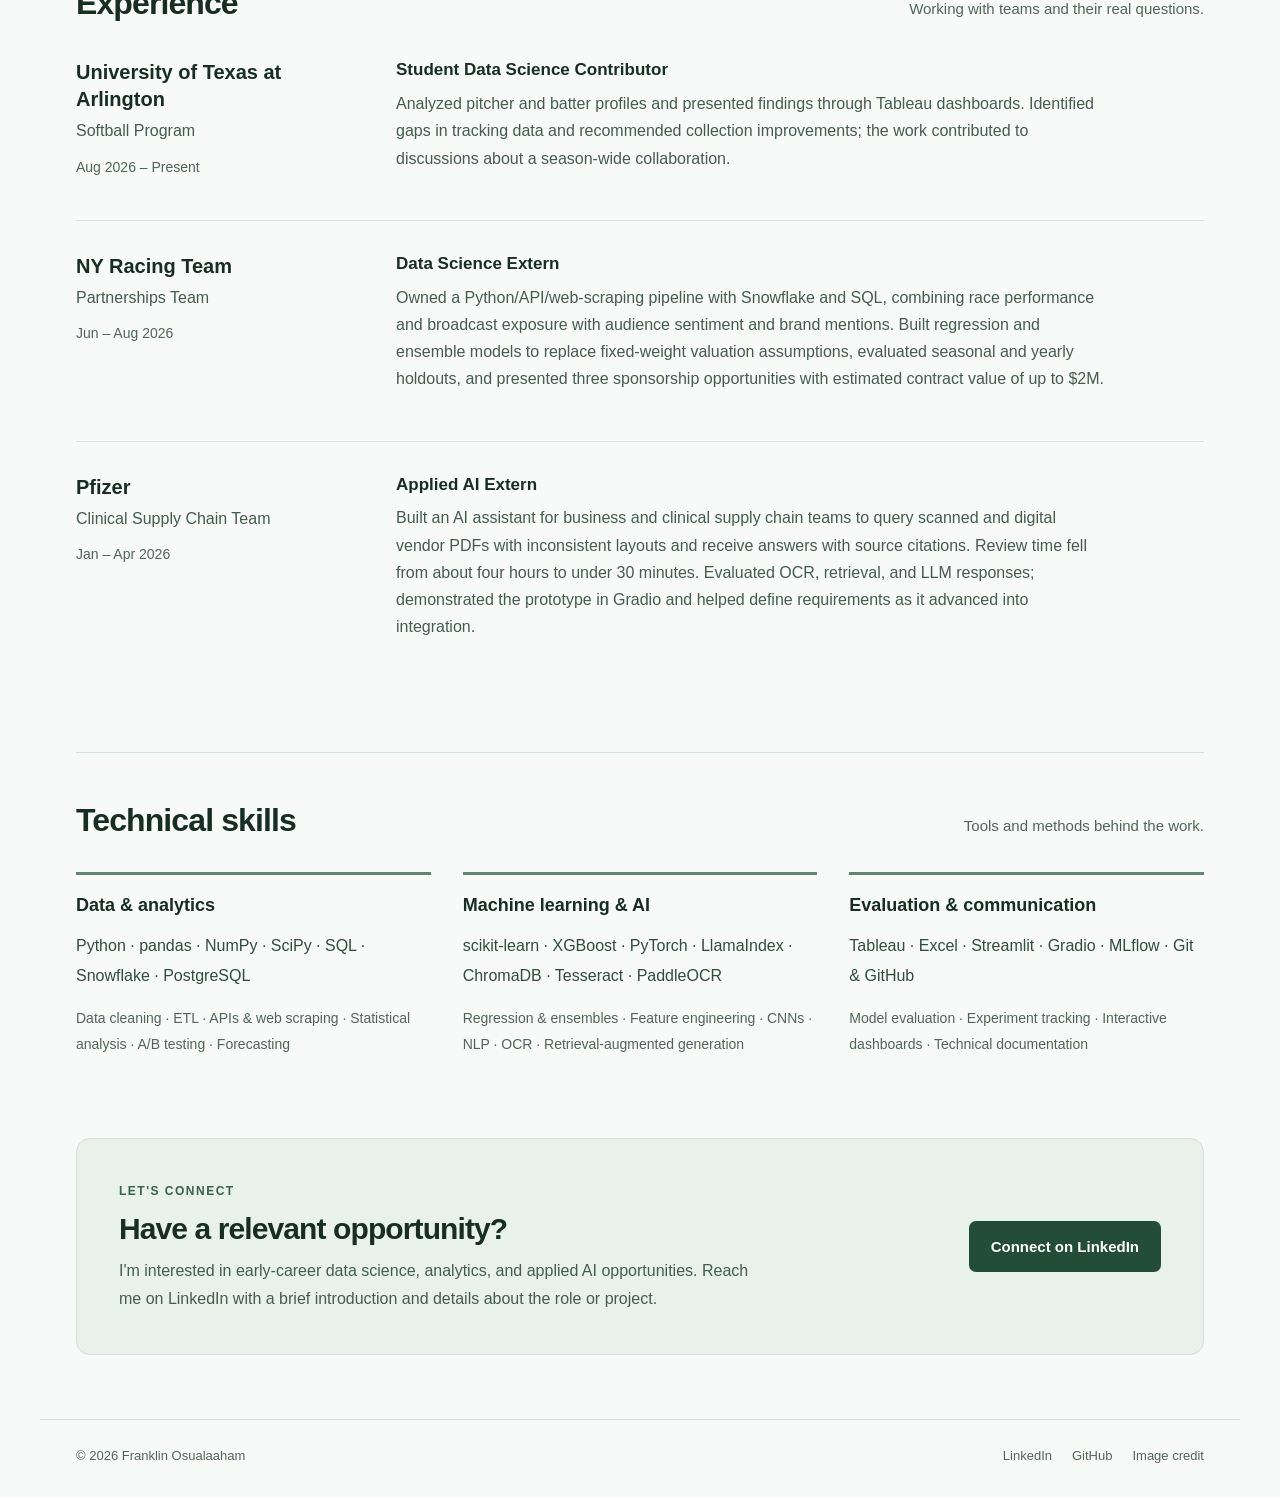
==== commit 7aed6367: "Refresh portfolio layout and skills; make contact LinkedIn-only" ====
--- a/index.html
+++ b/index.html
@@ -1,13 +1,13 @@
 <!doctype html>
-<html lang="en"><head><meta charset="utf-8"><meta name="viewport" content="width=device-width,initial-scale=1"><title>Franklin Osualaaham | Data Science & Applied AI</title><meta name="description" content="Franklin Osualaaham, senior Data Science student at the University of Texas at Arlington. Projects in applied AI, machine learning, and analytics."><meta name="theme-color" content="#f7f7f2"><link rel="stylesheet" href="styles.css"><link rel="icon" href="assets/favicon.svg"></head>
-<body><a class="skip" href="#main">Skip to content</a><header><div class="wrap nav"><a class="brand" href="#">Franklin<span>.</span></a><nav aria-label="Main navigation"><a href="#projects">Projects</a><a href="#experience">Experience</a><a href="#tools">Tools</a><a href="assets/Franklin_Osualaaham_Resume.pdf" target="_blank" rel="noopener">Resume ↗</a></nav></div></header>
-<main id="main" class="wrap"><section class="hero"><div class="eyebrow"><span class="dot"></span> DATA SCIENCE · APPLIED AI</div><h1>Hi, I'm Franklin.<br><span>Curiosity led me here.</span></h1><p class="intro">I'm a senior Data Science student at the <strong>University of Texas at Arlington</strong>, interested in applied AI, analytics, machine learning, and building useful products.</p><p class="bio">I first imagined a future in healthcare. A growing curiosity about code and AI brought me to data science. Today, I enjoy understanding how systems work, testing ideas, and turning what I learn into something people can explore.</p><div class="actions"><a class="button" href="#projects">Explore projects ↓</a><a class="plain" href="assets/Franklin_Osualaaham_Resume.pdf" download>Download resume ↗</a></div><div class="social"><a href="https://github.com/Thizisfranklin" target="_blank" rel="noopener">GitHub ↗</a><a href="https://www.linkedin.com/in/franklinmo/" target="_blank" rel="noopener">LinkedIn ↗</a><a href="mailto:franklinahamefula176@gmail.com">Email ↗</a><span>Graduating May 2027 · Open to relocation</span></div></section>
-<section id="projects"><div class="section-head"><h2>Projects</h2><span>Questions, experiments, and things I've built.</span></div><div class="projects">
-<article class="card featured"><figure><img src="assets/anfield.jpg" alt="Aerial photograph of Anfield stadium in Liverpool" width="1920" height="1280"><figcaption>Anfield · Liverpool</figcaption></figure><div class="card-content"><div class="label">SPORTS ANALYTICS · FORECASTING</div><h3>Anfield Matchday Intelligence</h3><p class="question">A sold-out stadium. An unused ticket. Someone still trying to get in.</p><p>I explored unused tickets and supporter access across <strong>38 home matches in two Premier League seasons</strong>, then built an interactive website connecting the findings to matchday decisions.</p><p class="finding"><b>Finding</b> A historical-average forecast outperformed Ridge regression on nine held-out matches.</p><div class="tags">Python · SQL · Statistical analysis · React</div><div class="links"><a href="https://thizisfranklin.github.io/Anfield-Stadium-Ticket-Value-Revenue/" target="_blank" rel="noopener">Explore website ↗</a><a href="https://github.com/Thizisfranklin/Anfield-Stadium-Ticket-Value-Revenue" target="_blank" rel="noopener">GitHub ↗</a></div><small>Independent project; not affiliated with Liverpool FC.</small></div></article>
-<article class="card"><div class="visual fraud-photo"><img src="assets/fraudgraph.png" alt="Actual FraudGraph analysis showing a Bitcoin transaction and its neighboring network" style="width:100%;height:100%;object-fit:contain;background:#fff"></div><div class="card-content"><div class="label">GRAPH FEATURES · MACHINE LEARNING</div><h3>FraudGraph</h3><p class="question">What changes when you follow the money?</p><p>Compared individual transaction data with network relationships across <strong>203,769 Bitcoin transactions</strong> to investigate which potentially illicit activity an analyst should review first.</p><p class="finding"><b>Finding</b> Graph features improved ranking in the primary comparison, but performance fell sharply in later periods.</p><div class="tags">Python · SQL · NetworkX · XGBoost</div><div class="links"><a href="https://github.com/Thizisfranklin/FraudGraph" target="_blank" rel="noopener">Explore GitHub ↗</a></div></div></article>
-<article class="card"><div class="visual email" role="img" aria-label="Illustration of a promotional email and a no-email comparison group"><div class="mail"><span class="mail-top">PROMOTION EMAIL <b>↗</b></span><div class="mail-envelope">✉</div><span class="mail-line"></span><span class="mail-line short"></span><span class="mail-button">Explore collection</span></div><div class="control"><span>COMPARE WITH</span><strong>No email</strong><span>Would they buy anyway?</span></div></div><div class="card-content"><div class="label">EXPERIMENTATION · UPLIFT MODELING</div><h3>Retail Marketing Intelligence</h3><p class="question">Did the email cause the purchase?</p><p>Analyzed a randomized email experiment with <strong>64,000 customers</strong> to measure promotion effects and test whether a model could identify who should receive an email.</p><p class="finding"><b>Finding</b> Emails increased average purchases; model-based targeting did not show a clear advantage over random selection.</p><div class="tags">Python · SQL · Statistical analysis · Streamlit</div><div class="links"><a href="https://retail-promotion-targeting-uplift-modeling-jdjd8epuvzztn6kxjpe.streamlit.app/" target="_blank" rel="noopener">Dashboard ↗</a><a href="https://github.com/Thizisfranklin/Retail-Promotion-Targeting-Uplift-Modeling" target="_blank" rel="noopener">GitHub ↗</a></div></div></article></div>
-<div class="ongoing"><article><img class="ongoing-image" src="assets/facial-expression.svg" alt="Illustration of the four expression classes: angry, happy, sad, and neutral"><div class="status">IN PROGRESS · SENIOR CAPSTONE</div><h3>Facial Expression Recognition</h3><p>Developing a classifier for angry, happy, sad, and neutral expressions. Comparing traditional ML with CNNs for a planned camera and image-upload application with AI-agent integration.</p><div class="tags">Computer vision · Machine learning · Deep learning</div></article><article><img class="ongoing-image" src="assets/agent-lens.svg" alt="Illustration of evaluating an AI agent’s tool use and policy compliance"><div class="status">PENDING · DESIGN & PLANNING</div><h3>Agent Lens</h3><p>Can an AI agent complete a task reliably? A planned evaluation project testing tool use, policy compliance, and failure recovery in a simulated customer-support environment.</p><a class="plain" href="https://github.com/Thizisfranklin/AGENTLENS" target="_blank" rel="noopener">Project plan on GitHub ↗</a></article><article><img class="ongoing-image" src="assets/visualguard.webp" alt="AI-generated concept artwork of quality inspection highlighting a scratch on a metal component and a crack in ceramic" style="object-fit:cover"><div class="status">IN PROGRESS · COMPUTER VISION CLASS PROJECT</div><h3>VisualGuard — AI Quality Inspection</h3><p>Developing an interactive defect-inspection system using MVTec AD images of industrial objects and textured surfaces. The project detects anomalies such as scratches and cracks, highlights suspicious regions, and displays anomaly scores. Evaluation and the application are in progress.</p><div class="tags">Python · OpenCV · PyTorch · Anomaly detection</div><small style="display:block;color:#738073;font-size:10px">AI-generated concept artwork; not a model result. Expected completion: late November 2026.</small></article></div></section>
-<section id="experience"><div class="section-head"><h2>Experience</h2><span>Working with teams and their real questions.</span></div><div class="experience"><article><div class="exp-title"><h3>University of Texas at Arlington</h3><p>Softball Program</p><span>Aug 2026 – Present</span></div><div><h4>Student Data Science Contributor</h4><p>Analyzed pitcher and batter profiles and presented findings through Tableau dashboards. Identified gaps in tracking data and recommended collection improvements; the work contributed to discussions about a season-wide collaboration.</p></div></article><article><div class="exp-title"><h3>NY Racing Team</h3><p>Partnerships Team</p><span>Jun – Aug 2026</span></div><div><h4>Data Science Extern</h4><p>Automated multi-source reporting preparation with Python and MySQL, reducing estimated preparation from three days to one. Developed a scoring framework comparing four sponsors and presented findings supporting renewal discussions.</p></div></article><article><div class="exp-title"><h3>Pfizer</h3><p>Clinical Supply Chain Team</p><span>Jan – Apr 2026</span></div><div><h4>Applied AI Extern</h4><p>Built a Python and OCR prototype that organized pharmaceutical vendor documents into searchable information. Added a RAG search interface, evaluated OCR and retrieval approaches, and documented recommendations for scaling the system.</p></div></article></div></section>
-<section id="tools"><div class="section-head"><h2>Tools I use</h2></div><div class="tools"><div><h3>Analysis & data</h3><p>Python · pandas · NumPy · SQL · R · SAS · PySpark · PostgreSQL · MySQL · SQLite</p></div><div><h3>Machine learning & AI</h3><p>scikit-learn · XGBoost · PyTorch · Keras · Computer vision · NLP · OCR · RAG · LlamaIndex</p></div><div><h3>Visualization & development</h3><p>Tableau · Power BI · Excel (PivotTables, VLOOKUP, formulas) · Streamlit · Gradio · Git/GitHub · Docker fundamentals</p></div></div></section>
-<section class="contact"><div><div class="eyebrow">GET IN TOUCH</div><h2>Let's connect.</h2><p>I'm exploring early-career opportunities in analytics, applied AI, and machine learning.</p></div><div><a class="button" href="mailto:franklinahamefula176@gmail.com">Email Franklin ↗</a><p style="margin:12px 0 6px;overflow-wrap:anywhere"><a href="mailto:franklinahamefula176@gmail.com">franklinahamefula176@gmail.com</a></p><button id="copy-email" type="button" style="font:inherit;border:1px solid #bac6bc;background:transparent;padding:7px 12px;border-radius:5px;cursor:pointer">Copy email</button><span id="copy-status" role="status" style="margin-left:10px;font-size:12px"></span></div></section></main>
-<footer class="wrap"><span>© 2026 Franklin Osualaaham</span><div><a href="https://www.linkedin.com/in/franklinmo/" target="_blank" rel="noopener">LinkedIn</a><a href="https://github.com/Thizisfranklin" target="_blank" rel="noopener">GitHub</a><a href="assets/Franklin_Osualaaham_Resume.pdf" target="_blank" rel="noopener">Resume</a><a href="credits.html">Image credit</a></div></footer><script>document.getElementById('copy-email').addEventListener('click', async () => {const status=document.getElementById('copy-status');try{await navigator.clipboard.writeText('franklinahamefula176@gmail.com');status.textContent='Email copied';}catch(e){status.textContent='Select the address above to copy it';}});</script></body></html>+<html lang="en"><head><meta charset="utf-8"><meta name="viewport" content="width=device-width,initial-scale=1"><title>Franklin Osualaaham | Data Science & Applied AI</title><meta name="description" content="Franklin Osualaaham, senior Data Science student at the University of Texas at Arlington. Projects in applied AI, machine learning, and analytics."><meta name="theme-color" content="#f7faf8"><link rel="stylesheet" href="styles.css"><link rel="icon" href="assets/favicon.svg"></head>
+<body><a class="skip" href="#main">Skip to content</a><header><div class="wrap nav"><a class="brand" href="#">Franklin<span>.</span></a><nav aria-label="Main navigation"><a href="#projects">Projects</a><a href="#experience">Experience</a><a href="#tools">Skills</a><a href="https://www.linkedin.com/in/franklinmo/" target="_blank" rel="noopener noreferrer">Connect on LinkedIn</a></nav></div></header>
+<main id="main" class="wrap"><section class="hero"><div class="eyebrow">DATA SCIENCE · ANALYTICS · APPLIED AI</div><h1>Hi, I'm Franklin.<br><span>I turn questions into<br class="desktop-break"> evidence and useful tools.</span></h1><p class="intro">I'm a Data Science student at the <strong>University of Texas at Arlington</strong>, building machine learning models, document AI tools, and analytics that help people make decisions.</p><p class="bio">My work spans clinical supply chain document review, sponsorship valuation, and independent projects in fraud detection and experimentation. I care about what the evidence supports—and where a simpler approach works better.</p><div class="actions"><a class="button" href="#projects">Explore projects</a><a class="plain" href="https://www.linkedin.com/in/franklinmo/" target="_blank" rel="noopener noreferrer">Connect on LinkedIn</a></div><div class="social"><a href="https://github.com/Thizisfranklin" target="_blank" rel="noopener noreferrer">GitHub</a><a href="https://www.linkedin.com/in/franklinmo/" target="_blank" rel="noopener noreferrer">LinkedIn</a><span>Graduating May 2027 · Open to relocation</span></div></section>
+<section id="projects"><div class="section-head"><h2>Selected projects</h2><span>The question. The approach. What I learned.</span></div><div class="projects">
+<article class="card featured"><figure><img src="assets/anfield.jpg" alt="Aerial photograph of Anfield stadium in Liverpool" width="1920" height="1280"><figcaption>Anfield · Liverpool</figcaption></figure><div class="card-content"><div class="label">SPORTS ANALYTICS · FORECASTING</div><h3>Anfield Matchday Intelligence</h3><p class="question">A sold-out stadium. An unused ticket. Someone still trying to get in.</p><p>I explored unused tickets and supporter access across <strong>38 home matches in two Premier League seasons</strong>, then built an interactive website connecting the findings to matchday decisions.</p><p class="finding"><b>Finding</b> The simpler forecast was stronger on held-out matches: historical-average MAE of 437 tickets versus 454 for Ridge regression.</p><div class="tags">Python · SQL · Statistical analysis · React</div><div class="links"><a href="https://thizisfranklin.github.io/Anfield-Stadium-Ticket-Value-Revenue/" target="_blank" rel="noopener noreferrer">Explore website</a><a href="https://github.com/Thizisfranklin/Anfield-Stadium-Ticket-Value-Revenue" target="_blank" rel="noopener noreferrer">GitHub</a></div><small>Independent project; not affiliated with Liverpool FC.</small></div></article>
+<article class="card"><div class="visual fraud-photo"><img src="assets/fraudgraph.png" alt="Actual FraudGraph analysis showing a Bitcoin transaction and its neighboring network" style="width:100%;height:100%;object-fit:contain;background:#fff"></div><div class="card-content"><div class="label">GRAPH FEATURES · MACHINE LEARNING</div><h3>FraudGraph</h3><p class="question">What changes when you follow the money?</p><p>Compared individual transaction data with network relationships across <strong>203,769 Bitcoin transactions</strong> to investigate which potentially illicit activity an analyst should review first.</p><p class="finding"><b>Finding</b> Graph features improved average precision by 24% relative to a limited-feature baseline. Later-period degradation showed why ongoing evaluation matters.</p><div class="tags">Python · SQL · NetworkX · XGBoost</div><div class="links"><a href="https://github.com/Thizisfranklin/FraudGraph" target="_blank" rel="noopener noreferrer">Explore GitHub</a></div></div></article>
+<article class="card"><div class="visual email" role="img" aria-label="Illustration of a promotional email and a no-email comparison group"><div class="mail"><span class="mail-top">PROMOTION EMAIL <b>↗</b></span><div class="mail-envelope">✉</div><span class="mail-line"></span><span class="mail-line short"></span><span class="mail-button">Explore collection</span></div><div class="control"><span>COMPARE WITH</span><strong>No email</strong><span>Would they buy anyway?</span></div></div><div class="card-content"><div class="label">EXPERIMENTATION · UPLIFT MODELING</div><h3>Retail Marketing Intelligence</h3><p class="question">Did the email cause the purchase?</p><p>Analyzed a randomized email experiment with <strong>64,000 customers</strong> to measure promotion effects and test whether a model could identify who should receive an email.</p><p class="finding"><b>Decision insight</b> Promotions increased conversion, but held-out results did not justify more complex targeting over random selection.</p><div class="tags">Python · SQL · Statistical analysis · Streamlit</div><div class="links"><a href="https://retail-promotion-targeting-uplift-modeling-jdjd8epuvzztn6kxjpe.streamlit.app/" target="_blank" rel="noopener noreferrer">Dashboard</a><a href="https://github.com/Thizisfranklin/Retail-Promotion-Targeting-Uplift-Modeling" target="_blank" rel="noopener noreferrer">GitHub</a></div></div></article></div>
+<div class="section-head research-head"><h2>Research &amp; work in progress</h2><span>Current work, with its stage made explicit.</span></div><div class="ongoing"><article><img class="ongoing-image" src="assets/facial-expression.svg" alt="Concept illustration of facial expression recognition"><div class="status">IN PROGRESS · SENIOR CAPSTONE</div><h3>Facial Expression Recognition</h3><p>Developing a deep learning system for three facial expressions: angry, happy, and sad. ResNet34 achieved 85.97% test accuracy and 74.32% macro F1. Leading augmentation experiments and using saliency maps to examine predictions, with live-camera integration planned.</p><div class="tags">Computer vision · Machine learning · Deep learning</div></article><article><img class="ongoing-image" src="assets/agent-lens.svg" alt="Illustration of evaluating an AI agent’s tool use and policy compliance"><div class="status">PENDING · DESIGN & PLANNING</div><h3>Agent Lens</h3><p>Can an AI agent complete a task reliably? A planned evaluation project testing tool use, policy compliance, and failure recovery in a simulated customer-support environment.</p><a class="plain" href="https://github.com/Thizisfranklin/AGENTLENS" target="_blank" rel="noopener noreferrer">Project plan on GitHub</a></article><article><img class="ongoing-image" src="assets/visualguard.webp" alt="AI-generated concept artwork of quality inspection highlighting a scratch on a metal component and a crack in ceramic" style="object-fit:cover"><div class="status">IN PROGRESS · COMPUTER VISION CLASS PROJECT</div><h3>VisualGuard — AI Quality Inspection</h3><p>Developing an interactive defect-inspection system using MVTec AD images of industrial objects and textured surfaces. The project detects anomalies such as scratches and cracks, highlights suspicious regions, and displays anomaly scores. Evaluation and the application are in progress.</p><div class="tags">Python · OpenCV · PyTorch · Anomaly detection</div><small class="image-note">AI-generated concept artwork; not a model result. Expected completion: late November 2026.</small></article></div></section>
+<section id="experience"><div class="section-head"><h2>Experience</h2><span>Working with teams and their real questions.</span></div><div class="experience"><article><div class="exp-title"><h3>University of Texas at Arlington</h3><p>Softball Program</p><span>Aug 2026 – Present</span></div><div><h4>Student Data Science Contributor</h4><p>Analyzed pitcher and batter profiles and presented findings through Tableau dashboards. Identified gaps in tracking data and recommended collection improvements; the work contributed to discussions about a season-wide collaboration.</p></div></article><article><div class="exp-title"><h3>NY Racing Team</h3><p>Partnerships Team</p><span>Jun – Aug 2026</span></div><div><h4>Data Science Extern</h4><p>Owned a Python/API/web-scraping pipeline with Snowflake and SQL, combining race performance and broadcast exposure with audience sentiment and brand mentions. Built regression and ensemble models to replace fixed-weight valuation assumptions, evaluated seasonal and yearly holdouts, and presented three sponsorship opportunities with estimated contract value of up to $2M.</p></div></article><article><div class="exp-title"><h3>Pfizer</h3><p>Clinical Supply Chain Team</p><span>Jan – Apr 2026</span></div><div><h4>Applied AI Extern</h4><p>Built an AI assistant for business and clinical supply chain teams to query scanned and digital vendor PDFs with inconsistent layouts and receive answers with source citations. Review time fell from about four hours to under 30 minutes. Evaluated OCR, retrieval, and LLM responses; demonstrated the prototype in Gradio and helped define requirements as it advanced into integration.</p></div></article></div></section>
+<section id="tools"><div class="section-head"><h2>Technical skills</h2><span>Tools and methods behind the work.</span></div><div class="tools"><div><h3>Data &amp; analytics</h3><p>Python · pandas · NumPy · SciPy · SQL · Snowflake · PostgreSQL</p><p class="skill-methods">Data cleaning · ETL · APIs &amp; web scraping · Statistical analysis · A/B testing · Forecasting</p></div><div><h3>Machine learning &amp; AI</h3><p>scikit-learn · XGBoost · PyTorch · LlamaIndex · ChromaDB · Tesseract · PaddleOCR</p><p class="skill-methods">Regression &amp; ensembles · Feature engineering · CNNs · NLP · OCR · Retrieval-augmented generation</p></div><div><h3>Evaluation &amp; communication</h3><p>Tableau · Excel · Streamlit · Gradio · MLflow · Git &amp; GitHub</p><p class="skill-methods">Model evaluation · Experiment tracking · Interactive dashboards · Technical documentation</p></div></div></section>
+<section id="contact" class="contact"><div><div class="eyebrow">LET'S CONNECT</div><h2>Have a relevant opportunity?</h2><p>I'm interested in early-career data science, analytics, and applied AI opportunities. Reach me on LinkedIn with a brief introduction and details about the role or project.</p></div><a class="button" href="https://www.linkedin.com/in/franklinmo/" target="_blank" rel="noopener noreferrer">Connect on LinkedIn</a></section></main>
+<footer class="wrap"><span>© 2026 Franklin Osualaaham</span><div><a href="https://www.linkedin.com/in/franklinmo/" target="_blank" rel="noopener noreferrer">LinkedIn</a><a href="https://github.com/Thizisfranklin" target="_blank" rel="noopener noreferrer">GitHub</a><a href="credits.html">Image credit</a></div></footer></body></html>
--- a/styles.css
+++ b/styles.css
@@ -1,2 +1,34 @@
 *{box-sizing:border-box}html{scroll-behavior:smooth;scroll-padding-top:88px}body{margin:0;background:#f7f7f2;color:#202c26;font-family:Arial,Helvetica,sans-serif;line-height:1.65}a{color:inherit;text-decoration:none}a:hover{text-decoration:underline;text-underline-offset:5px}a:focus-visible{outline:3px solid #568464;outline-offset:5px}.wrap{max-width:1120px;margin:auto;padding:0 32px}header{border-bottom:1px solid #dddfd6;background:#f7f7f2}nav,.nav{display:flex;align-items:center;justify-content:space-between;gap:28px}.nav{min-height:85px}.brand{font-size:23px;font-weight:700;letter-spacing:-1px}.brand span{color:#66836d}nav{font-size:14px}nav a:last-child{border:1px solid #c7cec5;padding:7px 14px;border-radius:6px}.hero{padding:85px 0 66px;max-width:850px}.eyebrow,.label,.status{font-size:11px;letter-spacing:1.7px;font-weight:700;color:#50705a}.dot{display:inline-block;width:7px;height:7px;border-radius:50%;background:#668b70;margin-right:8px}h1{font-size:clamp(42px,5.6vw,68px);line-height:1.12;letter-spacing:-3px;margin:24px 0}h1 span{color:#728076}h2{font-size:32px;letter-spacing:-1px;margin:0}h3,h4{line-height:1.35}p{margin:0 0 16px}.intro{font-size:20px;max-width:745px}.intro strong{font-weight:500}.bio{color:#59675e;max-width:705px;font-size:16px}.actions{display:flex;align-items:center;gap:25px;margin:28px 0}.button{background:#294d38;color:white;padding:12px 20px;border-radius:6px;display:inline-block;font-size:14px;font-weight:600;white-space:nowrap}.button:hover{background:#1e3e2b;text-decoration:none}.plain{font-size:14px;font-weight:600}.social{display:flex;flex-wrap:wrap;gap:23px;font-size:13px;color:#556259;margin-top:32px}.social span{color:#778079;margin-left:10px}.section-head{display:flex;justify-content:space-between;align-items:baseline;gap:20px;margin-bottom:28px}.section-head>span{font-size:14px;color:#67746b}section{scroll-margin-top:30px}#projects,#experience,#tools{padding:35px 0 60px;border-top:1px solid #d9ddd3}.projects{display:grid;grid-template-columns:1fr 1fr;gap:25px}.card{background:#fff;border:1px solid #dde2d9;border-radius:10px;overflow:hidden}.card.featured{grid-column:1/-1;display:grid;grid-template-columns:1fr 1fr}figure{margin:0;position:relative;min-height:360px;background:#e4e8df}figure img{width:100%;height:100%;position:absolute;object-fit:cover}figcaption{position:absolute;bottom:15px;left:18px;color:#fff;font-size:12px;background:#173322bb;padding:4px 10px;border-radius:3px}.card-content{padding:27px 28px}.card h3{font-size:25px;letter-spacing:-.6px;margin:12px 0}.card p{font-size:14px;color:#5a675f}.card .question{font-size:17px;color:#263c2e;font-weight:600;line-height:1.5}.finding{border-left:2px solid #9ab39d;padding-left:13px;margin-top:20px!important}.finding b{display:block;font-size:11px;letter-spacing:1px;text-transform:uppercase;margin-bottom:4px;color:#47644c}.tags{font-size:11px;color:#737e74;margin:20px 0 17px}.links{display:flex;gap:22px;font-size:13px;font-weight:600;color:#31573d}.card small{font-size:10px;color:#7b857c;display:block;margin-top:16px}.visual{height:240px;position:relative;background:#eaf0e8;display:flex;align-items:center;justify-content:center}.bitcoin svg{height:100%;width:100%}.visual-note{position:absolute;bottom:12px;left:20px;font-size:11px;color:#677568}.email{background:#f0eee6;gap:22px;padding:25px}.mail{background:#fff;border:1px solid #d8d7ce;padding:14px;width:190px;border-radius:8px;box-shadow:0 8px 22px #4b4a4010}.mail-top{display:flex;justify-content:space-between;font-size:8px;letter-spacing:1px;color:#79786d}.mail-envelope{font-size:46px;text-align:center;color:#a27b4b;line-height:1.5}.mail-line{display:block;height:5px;background:#e1e4db;margin:8px auto;width:85%;border-radius:3px}.mail-line.short{width:60%}.mail-button{display:block;background:#657d68;color:white;font-size:9px;text-align:center;padding:7px;margin:13px 15px 0;border-radius:3px}.control{display:flex;flex-direction:column;gap:7px;max-width:145px}.control span{font-size:10px;color:#7b7c70}.control strong{font-size:24px;letter-spacing:-.5px}.ongoing{display:grid;grid-template-columns:1fr 1fr;gap:25px;margin-top:25px}.ongoing article{border:1px dashed #bfcbbb;padding:25px 28px;border-radius:8px}.ongoing h3{font-size:20px;margin:10px 0}.ongoing p{font-size:14px;color:#5d6c61}.status{font-size:9px}.ongoing .tags{margin-bottom:0}.experience article{display:grid;grid-template-columns:310px 1fr;gap:42px;padding:27px 0;border-top:1px solid #e1e4da}.experience article:first-child{border-top:0;padding-top:5px}.exp-title h3{font-size:18px;margin:0 0 4px}.exp-title p{color:#6a786d;font-size:13px;margin:0 0 8px}.exp-title span{font-size:12px;color:#7c867c}.experience h4{font-size:15px;margin:0 0 8px}.experience article>div>p{font-size:14px;color:#606c63}.tools{display:grid;grid-template-columns:1fr 1fr 1fr;gap:35px}.tools h3{font-size:14px}.tools p{font-size:13px;color:#657267;line-height:1.95}.contact{border-top:1px solid #d9ddd3;padding:50px 0;display:flex;align-items:center;justify-content:space-between;gap:30px}.contact h2{margin:10px 0}.contact p{font-size:14px;color:#647067;max-width:500px}footer{border-top:1px solid #d9ddd3;display:flex;justify-content:space-between;gap:20px;padding-top:25px!important;padding-bottom:30px!important;font-size:11px;color:#748075}footer div{display:flex;gap:20px}.skip{position:absolute;top:-100px;background:white;padding:10px}.skip:focus{top:0;z-index:10}@media(max-width:750px){.wrap{padding:0 22px}.nav{gap:12px;min-height:100px;flex-wrap:wrap;justify-content:center;padding-top:14px;padding-bottom:12px}.brand{width:100%;text-align:center}nav{gap:19px;font-size:12px}.hero{padding:55px 0 40px}h1{letter-spacing:-1.8px}.intro{font-size:18px}.bio{font-size:14px}.social{gap:17px}.social span{width:100%;margin:0}.section-head{display:block}.section-head span{display:block;margin-top:8px}.projects,.ongoing,.tools{grid-template-columns:1fr}.card.featured{display:block}.featured figure{min-height:220px}.card-content{padding:24px}.experience article{grid-template-columns:1fr;gap:12px}.contact{display:block}.contact .button{margin-top:14px}footer{flex-direction:column}footer div{flex-wrap:wrap}.actions{gap:18px}.plain{font-size:12px}}@media(prefers-reduced-motion:reduce){html{scroll-behavior:auto}}
 .ongoing-image{display:block;width:calc(100% + 56px);max-width:none;height:190px;object-fit:contain;margin:-25px -28px 22px;border-radius:8px 8px 0 0;background:#eaf0e8}.fraud-photo{background:white}
+
+/* Portfolio refresh: retain the green identity, improve hierarchy and readability. */
+body{background:#f7faf8;color:#182e25;font-size:16px;line-height:1.7}
+.wrap{max-width:1200px;padding-left:36px;padding-right:36px}
+header{background:#f7faf8;border-color:#d5e0d9}
+.nav{min-height:88px}nav{font-size:14px}nav a:last-child{border-color:#a7bcb0}
+.hero{max-width:100%;padding:76px 0 72px}
+.eyebrow,.label,.status{font-size:12px;letter-spacing:1.5px;color:#386149}
+h1{max-width:1020px;font-size:clamp(40px,5.4vw,66px);letter-spacing:-2.8px;line-height:1.12;margin:24px 0 30px}
+h1 span{color:#416651}.intro{max-width:790px;font-size:21px;line-height:1.65}
+.bio{max-width:760px;font-size:16px;color:#52655a}
+.actions{margin:30px 0;gap:28px}.button{font-size:15px;padding:13px 22px;border-radius:7px;background:#244d38}.plain{font-size:15px}
+.social{font-size:14px;gap:24px}.social span{color:#52655a}
+h2{font-size:32px;line-height:1.2;letter-spacing:-.9px}
+#projects,#experience,#tools{padding:48px 0 64px;border-color:#d5e0d9}
+.section-head{margin-bottom:32px}.section-head>span{font-size:15px;color:#52655a}
+.projects{gap:28px}.card{border-color:#d9e4dc;border-radius:14px;box-shadow:0 4px 18px #163c2405}
+.card.featured{grid-template-columns:.95fr 1.05fr}.card-content{padding:32px}
+.card h3{font-size:27px;margin:12px 0 18px}.card p{font-size:16px;color:#455c4f}.card .question{font-size:18px;color:#244632}
+.finding{background:#f2f7f3;padding:14px 16px;border-color:#638d70;border-radius:0 6px 6px 0}
+.finding b{font-size:12px;color:#31543c}.tags{font-size:14px;color:#526b59;line-height:1.7}.links{font-size:15px;flex-wrap:wrap;gap:20px}.card small{font-size:12px;color:#576a5d}
+.visual{height:250px}.research-head{margin-top:64px}.ongoing{grid-template-columns:repeat(3,minmax(0,1fr));gap:24px;margin-top:0}
+.ongoing article{background:#fff;border:1px solid #d9e4dc;border-radius:12px;padding:24px;overflow:hidden}
+.ongoing-image{width:calc(100% + 48px);height:160px;margin:-24px -24px 24px;border-radius:0}
+.ongoing h3{font-size:22px;margin:12px 0}.ongoing p{font-size:16px;color:#455c4f}.status{font-size:11px;line-height:1.7}
+.image-note{display:block;color:#52655a;font-size:12px;line-height:1.6}
+.experience article{grid-template-columns:270px 1fr;gap:50px;padding:32px 0}.exp-title h3{font-size:20px}.exp-title p,.exp-title span{font-size:14px;color:#52655a}.experience h4{font-size:17px}.experience article>div>p{font-size:16px;color:#455c4f;max-width:710px}
+.tools{gap:32px}.tools>div{padding-top:18px;border-top:3px solid #60876a}.tools h3{font-size:18px;margin:0 0 14px}.tools p{font-size:16px;line-height:1.85;color:#304d3c}.tools .skill-methods{font-size:14px;color:#52655a}
+.contact{padding:42px;background:#e9f1eb;border:1px solid #d5e0d9;border-radius:14px;margin:0 0 64px;gap:40px}.contact h2{font-size:30px}.contact p{font-size:16px;color:#455c4f;max-width:650px;margin-bottom:0}
+footer{font-size:13px;color:#52655a}a:focus-visible,button:focus-visible{outline:3px solid #326f47;outline-offset:5px}.skip:focus{position:fixed}
+@media(max-width:950px){.ongoing{grid-template-columns:1fr 1fr}.ongoing article:last-child{grid-column:1/-1}.tools{gap:24px}.contact{padding:30px}.contact h2{font-size:26px}}
+@media(max-width:750px){.wrap{padding-left:22px;padding-right:22px}.nav{padding-top:18px;padding-bottom:18px}nav{gap:18px;flex-wrap:wrap;justify-content:center;font-size:14px}nav a:last-child{padding:6px 10px}.hero{padding:48px 0}.desktop-break{display:none}h1{letter-spacing:-1.5px;font-size:clamp(38px,9vw,55px)}.intro{font-size:19px}.bio{font-size:16px}.actions{flex-wrap:wrap;gap:20px}.plain{font-size:15px}.projects,.ongoing,.tools{grid-template-columns:1fr}.card.featured{display:block}.card-content{padding:25px}.card h3{font-size:25px}.section-head>span{margin-top:12px}.ongoing article:last-child{grid-column:auto}.ongoing-image{height:190px}.experience article{grid-template-columns:1fr;gap:14px}.contact{padding:25px;margin-bottom:40px}.contact .button{margin-top:24px}.social{gap:18px}.social span{margin-left:0}.links{gap:18px}.email{gap:16px;padding:20px}}
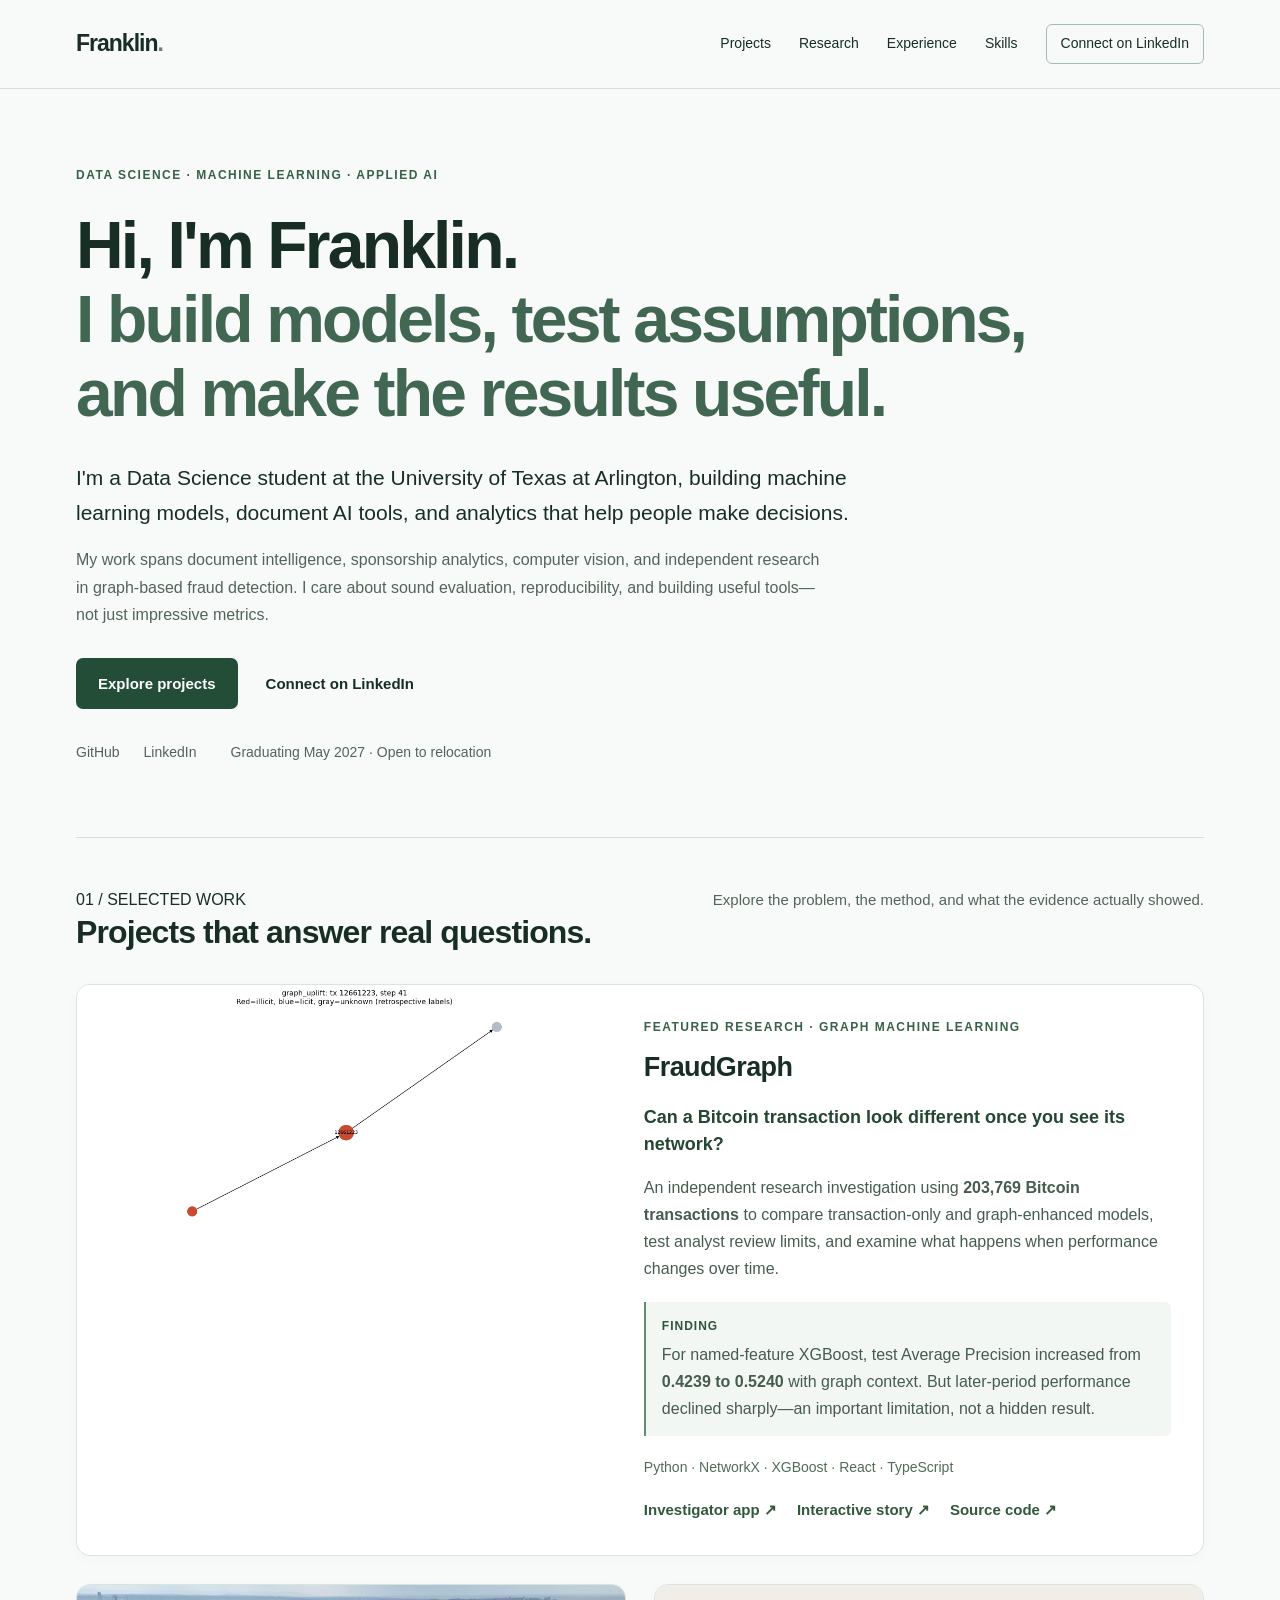
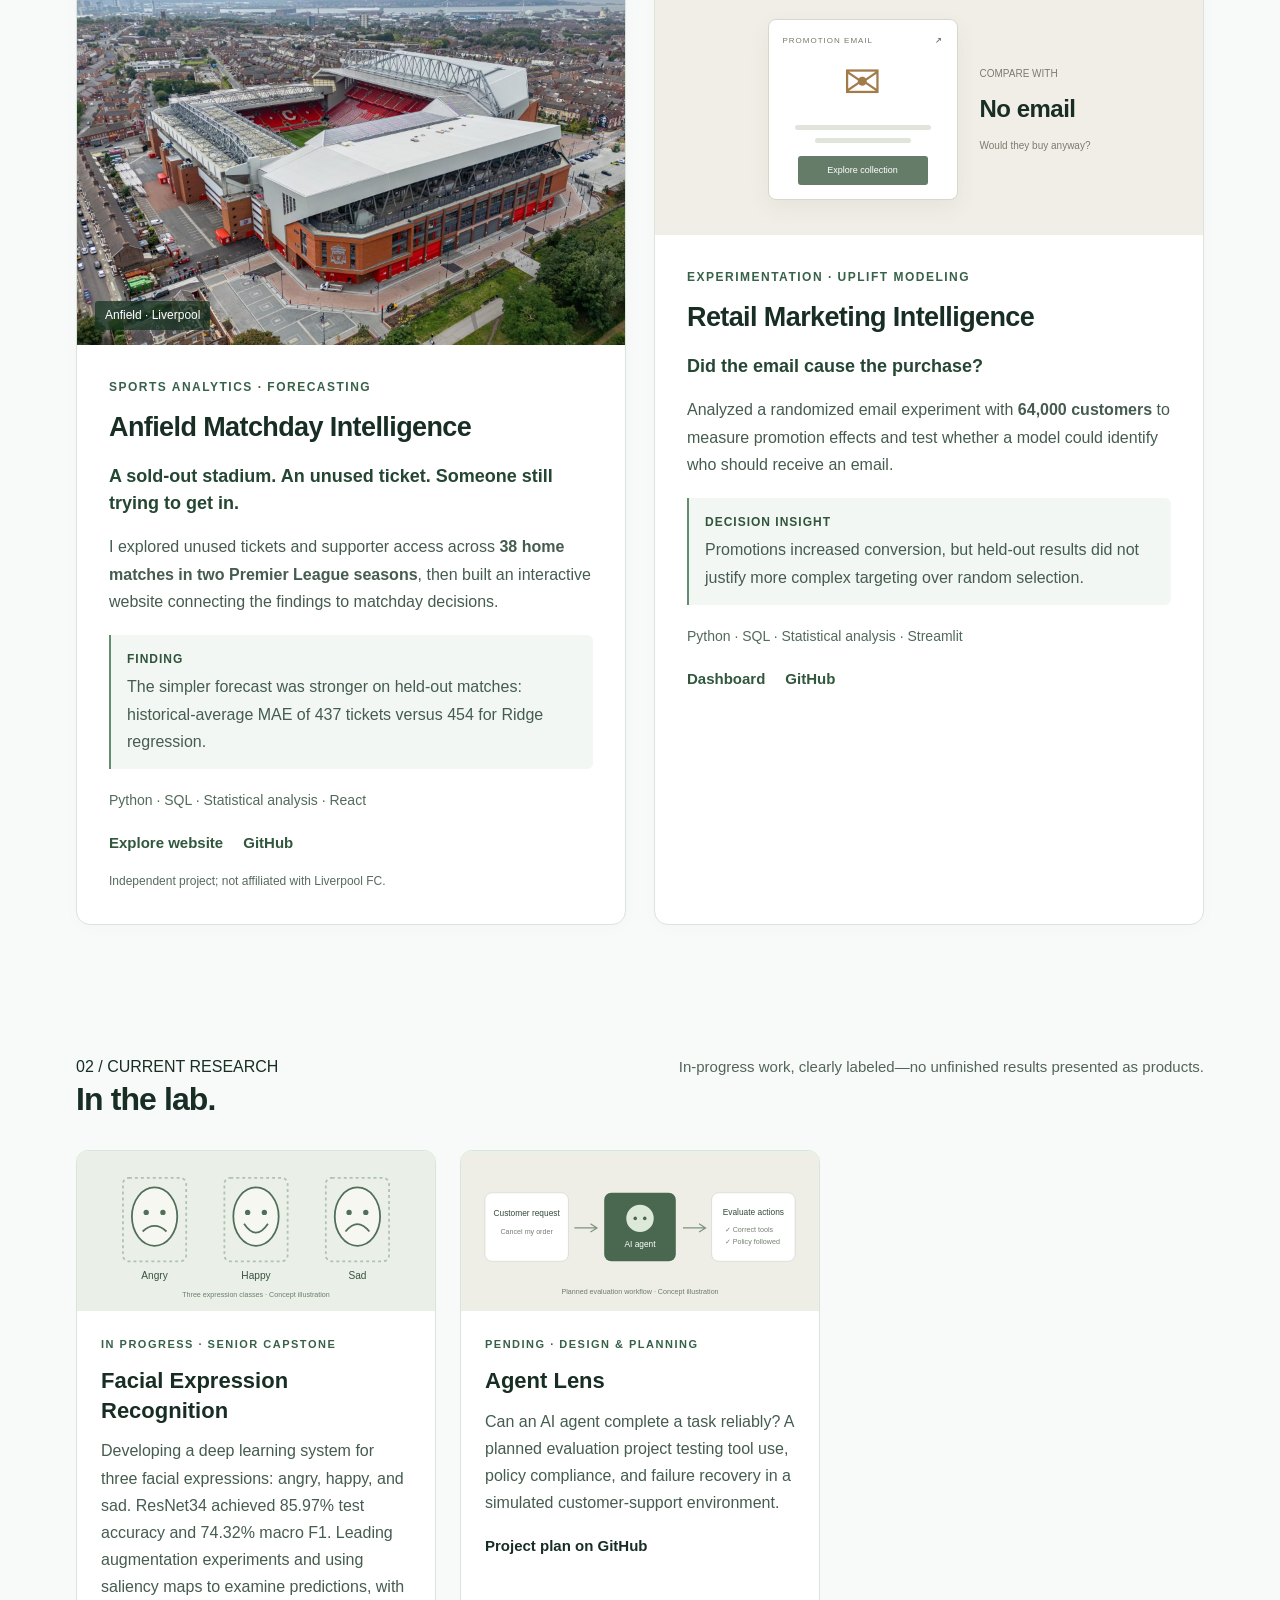
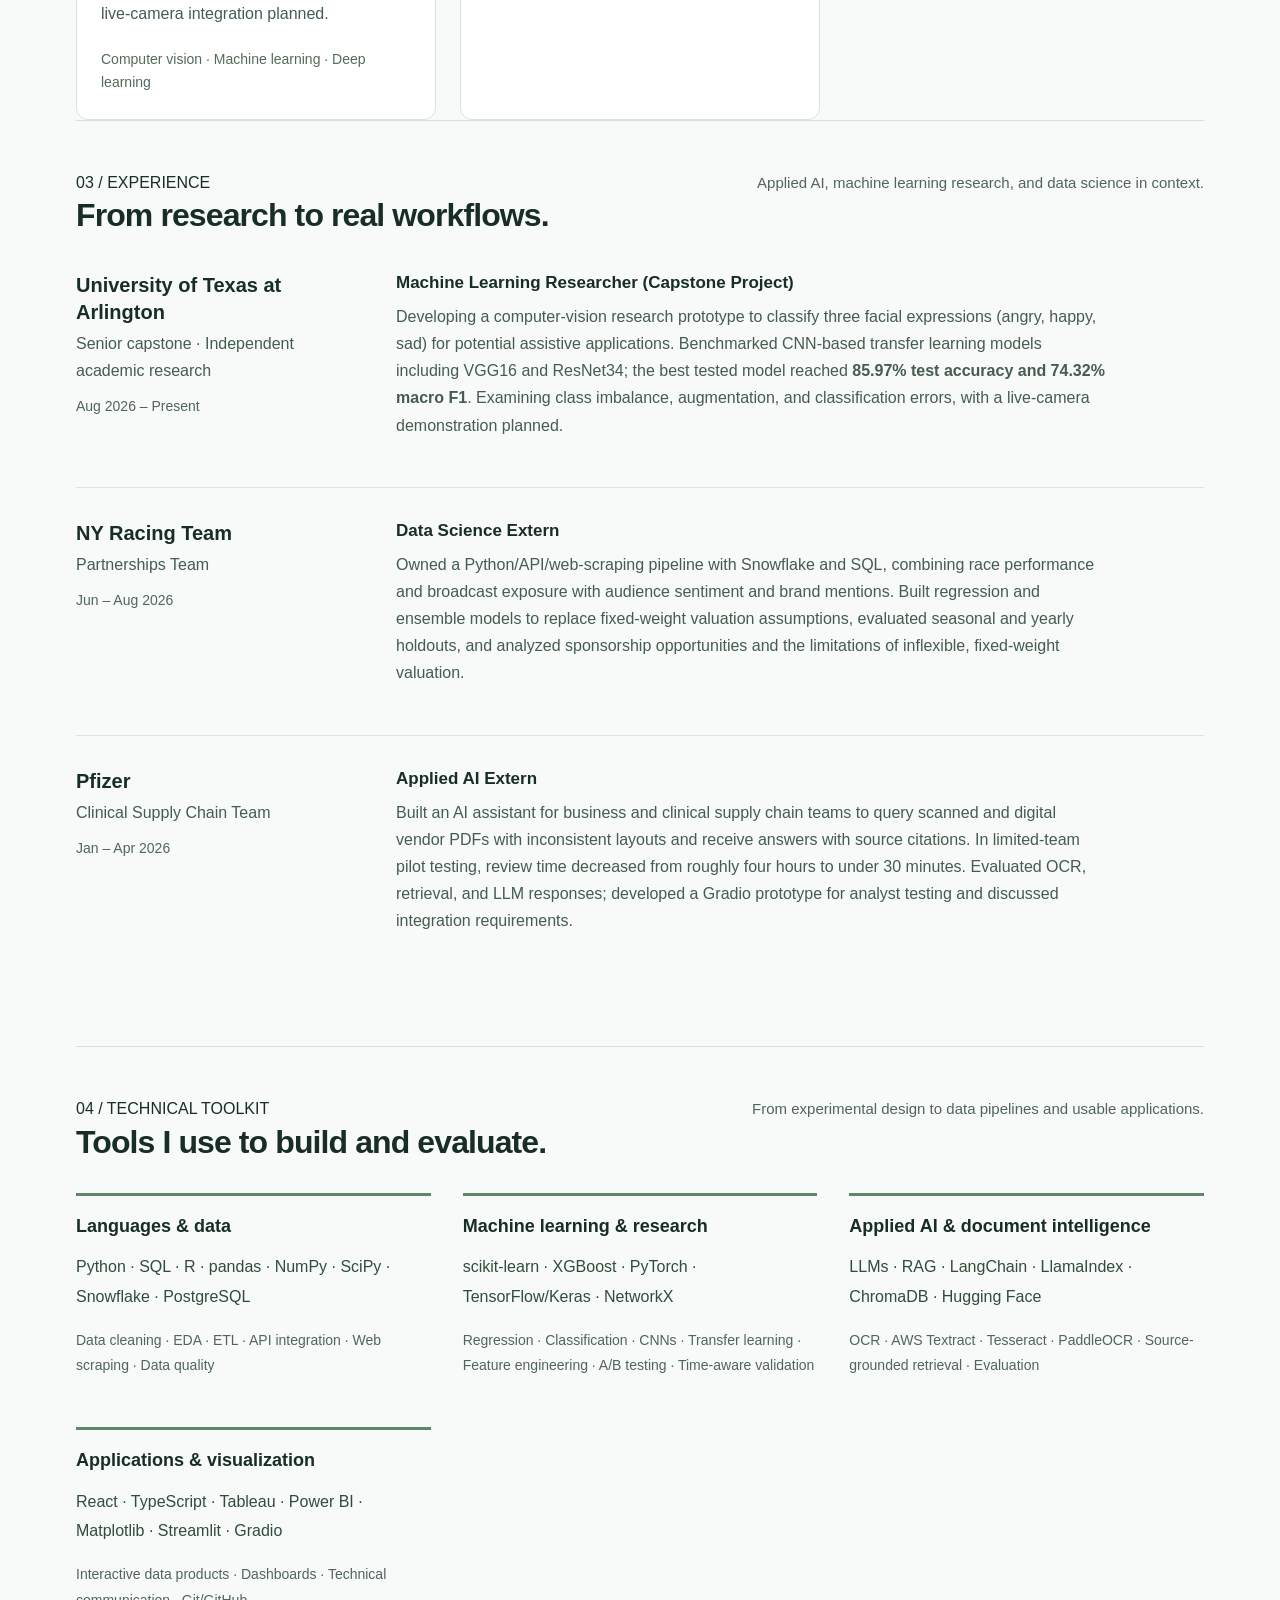
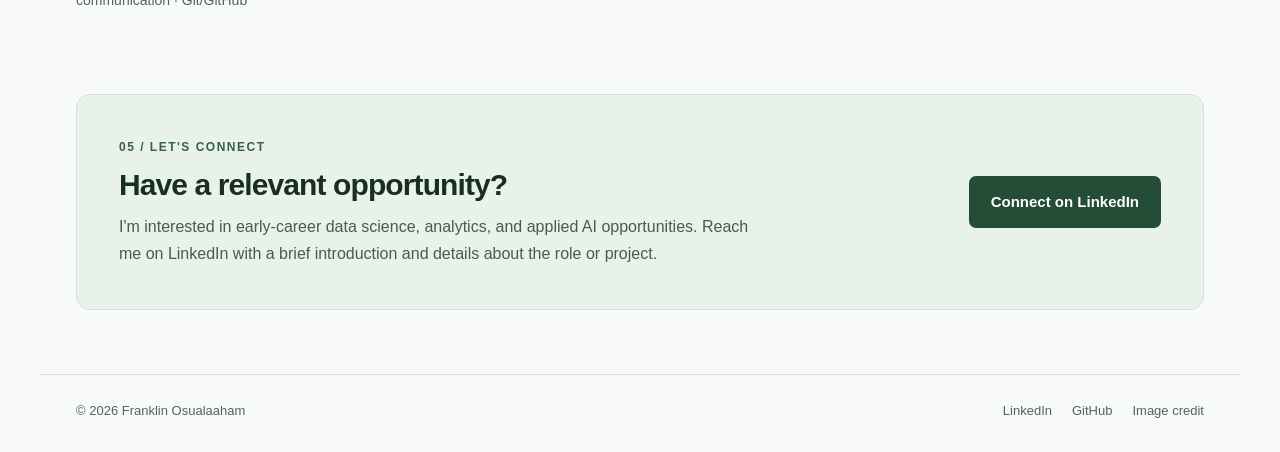
==== commit 85f58eea: "Refresh portfolio UX and align projects, capstone experience and skills" ====
--- a/index.html
+++ b/index.html
@@ -1,13 +1,19 @@
 <!doctype html>
-<html lang="en"><head><meta charset="utf-8"><meta name="viewport" content="width=device-width,initial-scale=1"><title>Franklin Osualaaham | Data Science & Applied AI</title><meta name="description" content="Franklin Osualaaham, senior Data Science student at the University of Texas at Arlington. Projects in applied AI, machine learning, and analytics."><meta name="theme-color" content="#f7faf8"><link rel="stylesheet" href="styles.css"><link rel="icon" href="assets/favicon.svg"></head>
-<body><a class="skip" href="#main">Skip to content</a><header><div class="wrap nav"><a class="brand" href="#">Franklin<span>.</span></a><nav aria-label="Main navigation"><a href="#projects">Projects</a><a href="#experience">Experience</a><a href="#tools">Skills</a><a href="https://www.linkedin.com/in/franklinmo/" target="_blank" rel="noopener noreferrer">Connect on LinkedIn</a></nav></div></header>
-<main id="main" class="wrap"><section class="hero"><div class="eyebrow">DATA SCIENCE · ANALYTICS · APPLIED AI</div><h1>Hi, I'm Franklin.<br><span>I turn questions into<br class="desktop-break"> evidence and useful tools.</span></h1><p class="intro">I'm a Data Science student at the <strong>University of Texas at Arlington</strong>, building machine learning models, document AI tools, and analytics that help people make decisions.</p><p class="bio">My work spans clinical supply chain document review, sponsorship valuation, and independent projects in fraud detection and experimentation. I care about what the evidence supports—and where a simpler approach works better.</p><div class="actions"><a class="button" href="#projects">Explore projects</a><a class="plain" href="https://www.linkedin.com/in/franklinmo/" target="_blank" rel="noopener noreferrer">Connect on LinkedIn</a></div><div class="social"><a href="https://github.com/Thizisfranklin" target="_blank" rel="noopener noreferrer">GitHub</a><a href="https://www.linkedin.com/in/franklinmo/" target="_blank" rel="noopener noreferrer">LinkedIn</a><span>Graduating May 2027 · Open to relocation</span></div></section>
-<section id="projects"><div class="section-head"><h2>Selected projects</h2><span>The question. The approach. What I learned.</span></div><div class="projects">
-<article class="card featured"><figure><img src="assets/anfield.jpg" alt="Aerial photograph of Anfield stadium in Liverpool" width="1920" height="1280"><figcaption>Anfield · Liverpool</figcaption></figure><div class="card-content"><div class="label">SPORTS ANALYTICS · FORECASTING</div><h3>Anfield Matchday Intelligence</h3><p class="question">A sold-out stadium. An unused ticket. Someone still trying to get in.</p><p>I explored unused tickets and supporter access across <strong>38 home matches in two Premier League seasons</strong>, then built an interactive website connecting the findings to matchday decisions.</p><p class="finding"><b>Finding</b> The simpler forecast was stronger on held-out matches: historical-average MAE of 437 tickets versus 454 for Ridge regression.</p><div class="tags">Python · SQL · Statistical analysis · React</div><div class="links"><a href="https://thizisfranklin.github.io/Anfield-Stadium-Ticket-Value-Revenue/" target="_blank" rel="noopener noreferrer">Explore website</a><a href="https://github.com/Thizisfranklin/Anfield-Stadium-Ticket-Value-Revenue" target="_blank" rel="noopener noreferrer">GitHub</a></div><small>Independent project; not affiliated with Liverpool FC.</small></div></article>
-<article class="card"><div class="visual fraud-photo"><img src="assets/fraudgraph.png" alt="Actual FraudGraph analysis showing a Bitcoin transaction and its neighboring network" style="width:100%;height:100%;object-fit:contain;background:#fff"></div><div class="card-content"><div class="label">GRAPH FEATURES · MACHINE LEARNING</div><h3>FraudGraph</h3><p class="question">What changes when you follow the money?</p><p>Compared individual transaction data with network relationships across <strong>203,769 Bitcoin transactions</strong> to investigate which potentially illicit activity an analyst should review first.</p><p class="finding"><b>Finding</b> Graph features improved average precision by 24% relative to a limited-feature baseline. Later-period degradation showed why ongoing evaluation matters.</p><div class="tags">Python · SQL · NetworkX · XGBoost</div><div class="links"><a href="https://github.com/Thizisfranklin/FraudGraph" target="_blank" rel="noopener noreferrer">Explore GitHub</a></div></div></article>
+<html lang="en"><head><meta charset="utf-8"><meta name="viewport" content="width=device-width,initial-scale=1"><title>Franklin Osualaaham | Data Science & Applied AI</title><meta name="description" content="Franklin Osualaaham, senior Data Science student at the University of Texas at Arlington. Projects in applied AI, machine learning, and analytics."><meta name="theme-color" content="#edf4f0"><link rel="stylesheet" href="styles.css"><link rel="icon" href="assets/favicon.svg"></head>
+<body><a class="skip" href="#main">Skip to content</a><header><div class="wrap nav"><a class="brand" href="#">Franklin<span>.</span></a><nav aria-label="Main navigation"><a href="#projects">Projects</a><a href="#research">Research</a><a href="#experience">Experience</a><a href="#tools">Skills</a><a href="https://www.linkedin.com/in/franklinmo/" target="_blank" rel="noopener noreferrer">Connect on LinkedIn</a></nav></div></header>
+<main id="main" class="wrap"><section class="hero"><div class="eyebrow"><span class="hero-indicator" aria-hidden="true"></span> DATA SCIENCE · MACHINE LEARNING · APPLIED AI</div><h1>Hi, I'm Franklin.<br><span>I build models, test assumptions,<br class="desktop-break"> and make the results useful.</span></h1><p class="intro">I'm a Data Science student at the <strong>University of Texas at Arlington</strong>, building machine learning models, document AI tools, and analytics that help people make decisions.</p><p class="bio">My work spans document intelligence, sponsorship analytics, computer vision, and independent research in graph-based fraud detection. I care about sound evaluation, reproducibility, and building useful tools—not just impressive metrics.</p><div class="actions"><a class="button" href="#projects">Explore projects</a><a class="plain" href="https://www.linkedin.com/in/franklinmo/" target="_blank" rel="noopener noreferrer">Connect on LinkedIn</a></div><div class="social"><a href="https://github.com/Thizisfranklin" target="_blank" rel="noopener noreferrer">GitHub</a><a href="https://www.linkedin.com/in/franklinmo/" target="_blank" rel="noopener noreferrer">LinkedIn</a><span>Graduating May 2027 · Open to relocation</span></div></section>
+<section id="projects"><div class="section-head"><div><div class="section-kicker">01 / SELECTED WORK</div><h2>Projects that answer real questions.</h2></div><span>Explore the problem, the method, and what the evidence actually showed.</span></div><div class="projects">
+<article class="card featured fraud-featured"><div class="visual fraud-photo"><img src="assets/fraudgraph.png" alt="Actual FraudGraph analysis showing a Bitcoin transaction and its neighboring network" style="width:100%;height:100%;object-fit:contain;background:#fff"></div><div class="card-content"><div class="label">FEATURED RESEARCH · GRAPH MACHINE LEARNING</div><h3>FraudGraph</h3><p class="question">Can a Bitcoin transaction look different once you see its network?</p><p>An independent research investigation using <strong>203,769 Bitcoin transactions</strong> to compare transaction-only and graph-enhanced models, test analyst review limits, and examine what happens when performance changes over time.</p><p class="finding"><b>Finding</b> For named-feature XGBoost, test Average Precision increased from <strong>0.4239 to 0.5240</strong> with graph context. But later-period performance declined sharply—an important limitation, not a hidden result.</p><div class="tags">Python · NetworkX · XGBoost · React · TypeScript</div><div class="links"><a href="https://thizisfranklin.github.io/FraudGraph/investigator/" target="_blank" rel="noopener noreferrer">Investigator app ↗</a><a href="https://thizisfranklin.github.io/FraudGraph/" target="_blank" rel="noopener noreferrer">Interactive story ↗</a><a href="https://github.com/Thizisfranklin/FraudGraph" target="_blank" rel="noopener noreferrer">Source code ↗</a></div></div></article>
+<article class="card"><figure><img src="assets/anfield.jpg" alt="Aerial photograph of Anfield stadium in Liverpool" width="1920" height="1280"><figcaption>Anfield · Liverpool</figcaption></figure><div class="card-content"><div class="label">SPORTS ANALYTICS · FORECASTING</div><h3>Anfield Matchday Intelligence</h3><p class="question">A sold-out stadium. An unused ticket. Someone still trying to get in.</p><p>I explored unused tickets and supporter access across <strong>38 home matches in two Premier League seasons</strong>, then built an interactive website connecting the findings to matchday decisions.</p><p class="finding"><b>Finding</b> The simpler forecast was stronger on held-out matches: historical-average MAE of 437 tickets versus 454 for Ridge regression.</p><div class="tags">Python · SQL · Statistical analysis · React</div><div class="links"><a href="https://thizisfranklin.github.io/Anfield-Stadium-Ticket-Value-Revenue/" target="_blank" rel="noopener noreferrer">Explore website</a><a href="https://github.com/Thizisfranklin/Anfield-Stadium-Ticket-Value-Revenue" target="_blank" rel="noopener noreferrer">GitHub</a></div><small>Independent project; not affiliated with Liverpool FC.</small></div></article>
 <article class="card"><div class="visual email" role="img" aria-label="Illustration of a promotional email and a no-email comparison group"><div class="mail"><span class="mail-top">PROMOTION EMAIL <b>↗</b></span><div class="mail-envelope">✉</div><span class="mail-line"></span><span class="mail-line short"></span><span class="mail-button">Explore collection</span></div><div class="control"><span>COMPARE WITH</span><strong>No email</strong><span>Would they buy anyway?</span></div></div><div class="card-content"><div class="label">EXPERIMENTATION · UPLIFT MODELING</div><h3>Retail Marketing Intelligence</h3><p class="question">Did the email cause the purchase?</p><p>Analyzed a randomized email experiment with <strong>64,000 customers</strong> to measure promotion effects and test whether a model could identify who should receive an email.</p><p class="finding"><b>Decision insight</b> Promotions increased conversion, but held-out results did not justify more complex targeting over random selection.</p><div class="tags">Python · SQL · Statistical analysis · Streamlit</div><div class="links"><a href="https://retail-promotion-targeting-uplift-modeling-jdjd8epuvzztn6kxjpe.streamlit.app/" target="_blank" rel="noopener noreferrer">Dashboard</a><a href="https://github.com/Thizisfranklin/Retail-Promotion-Targeting-Uplift-Modeling" target="_blank" rel="noopener noreferrer">GitHub</a></div></div></article></div>
-<div class="section-head research-head"><h2>Research &amp; work in progress</h2><span>Current work, with its stage made explicit.</span></div><div class="ongoing"><article><img class="ongoing-image" src="assets/facial-expression.svg" alt="Concept illustration of facial expression recognition"><div class="status">IN PROGRESS · SENIOR CAPSTONE</div><h3>Facial Expression Recognition</h3><p>Developing a deep learning system for three facial expressions: angry, happy, and sad. ResNet34 achieved 85.97% test accuracy and 74.32% macro F1. Leading augmentation experiments and using saliency maps to examine predictions, with live-camera integration planned.</p><div class="tags">Computer vision · Machine learning · Deep learning</div></article><article><img class="ongoing-image" src="assets/agent-lens.svg" alt="Illustration of evaluating an AI agent’s tool use and policy compliance"><div class="status">PENDING · DESIGN & PLANNING</div><h3>Agent Lens</h3><p>Can an AI agent complete a task reliably? A planned evaluation project testing tool use, policy compliance, and failure recovery in a simulated customer-support environment.</p><a class="plain" href="https://github.com/Thizisfranklin/AGENTLENS" target="_blank" rel="noopener noreferrer">Project plan on GitHub</a></article><article><img class="ongoing-image" src="assets/visualguard.webp" alt="AI-generated concept artwork of quality inspection highlighting a scratch on a metal component and a crack in ceramic" style="object-fit:cover"><div class="status">IN PROGRESS · COMPUTER VISION CLASS PROJECT</div><h3>VisualGuard — AI Quality Inspection</h3><p>Developing an interactive defect-inspection system using MVTec AD images of industrial objects and textured surfaces. The project detects anomalies such as scratches and cracks, highlights suspicious regions, and displays anomaly scores. Evaluation and the application are in progress.</p><div class="tags">Python · OpenCV · PyTorch · Anomaly detection</div><small class="image-note">AI-generated concept artwork; not a model result. Expected completion: late November 2026.</small></article></div></section>
-<section id="experience"><div class="section-head"><h2>Experience</h2><span>Working with teams and their real questions.</span></div><div class="experience"><article><div class="exp-title"><h3>University of Texas at Arlington</h3><p>Softball Program</p><span>Aug 2026 – Present</span></div><div><h4>Student Data Science Contributor</h4><p>Analyzed pitcher and batter profiles and presented findings through Tableau dashboards. Identified gaps in tracking data and recommended collection improvements; the work contributed to discussions about a season-wide collaboration.</p></div></article><article><div class="exp-title"><h3>NY Racing Team</h3><p>Partnerships Team</p><span>Jun – Aug 2026</span></div><div><h4>Data Science Extern</h4><p>Owned a Python/API/web-scraping pipeline with Snowflake and SQL, combining race performance and broadcast exposure with audience sentiment and brand mentions. Built regression and ensemble models to replace fixed-weight valuation assumptions, evaluated seasonal and yearly holdouts, and presented three sponsorship opportunities with estimated contract value of up to $2M.</p></div></article><article><div class="exp-title"><h3>Pfizer</h3><p>Clinical Supply Chain Team</p><span>Jan – Apr 2026</span></div><div><h4>Applied AI Extern</h4><p>Built an AI assistant for business and clinical supply chain teams to query scanned and digital vendor PDFs with inconsistent layouts and receive answers with source citations. Review time fell from about four hours to under 30 minutes. Evaluated OCR, retrieval, and LLM responses; demonstrated the prototype in Gradio and helped define requirements as it advanced into integration.</p></div></article></div></section>
-<section id="tools"><div class="section-head"><h2>Technical skills</h2><span>Tools and methods behind the work.</span></div><div class="tools"><div><h3>Data &amp; analytics</h3><p>Python · pandas · NumPy · SciPy · SQL · Snowflake · PostgreSQL</p><p class="skill-methods">Data cleaning · ETL · APIs &amp; web scraping · Statistical analysis · A/B testing · Forecasting</p></div><div><h3>Machine learning &amp; AI</h3><p>scikit-learn · XGBoost · PyTorch · LlamaIndex · ChromaDB · Tesseract · PaddleOCR</p><p class="skill-methods">Regression &amp; ensembles · Feature engineering · CNNs · NLP · OCR · Retrieval-augmented generation</p></div><div><h3>Evaluation &amp; communication</h3><p>Tableau · Excel · Streamlit · Gradio · MLflow · Git &amp; GitHub</p><p class="skill-methods">Model evaluation · Experiment tracking · Interactive dashboards · Technical documentation</p></div></div></section>
-<section id="contact" class="contact"><div><div class="eyebrow">LET'S CONNECT</div><h2>Have a relevant opportunity?</h2><p>I'm interested in early-career data science, analytics, and applied AI opportunities. Reach me on LinkedIn with a brief introduction and details about the role or project.</p></div><a class="button" href="https://www.linkedin.com/in/franklinmo/" target="_blank" rel="noopener noreferrer">Connect on LinkedIn</a></section></main>
+</section>
+<section id="research" class="section-research"><div class="section-head research-head"><div><div class="section-kicker">02 / CURRENT RESEARCH</div><h2>In the lab.</h2></div><span>In-progress work, clearly labeled—no unfinished results presented as products.</span></div><div class="ongoing"><article><img class="ongoing-image" src="assets/facial-expression.svg" alt="Concept illustration of facial expression recognition"><div class="status">IN PROGRESS · SENIOR CAPSTONE</div><h3>Facial Expression Recognition</h3><p>Developing a deep learning system for three facial expressions: angry, happy, and sad. ResNet34 achieved 85.97% test accuracy and 74.32% macro F1. Leading augmentation experiments and using saliency maps to examine predictions, with live-camera integration planned.</p><div class="tags">Computer vision · Machine learning · Deep learning</div></article><article><img class="ongoing-image" src="assets/agent-lens.svg" alt="Illustration of evaluating an AI agent’s tool use and policy compliance"><div class="status">PENDING · DESIGN & PLANNING</div><h3>Agent Lens</h3><p>Can an AI agent complete a task reliably? A planned evaluation project testing tool use, policy compliance, and failure recovery in a simulated customer-support environment.</p><a class="plain" href="https://github.com/Thizisfranklin/AGENTLENS" target="_blank" rel="noopener noreferrer">Project plan on GitHub</a></article></div></section>
+<section id="experience"><div class="section-head"><div><div class="section-kicker">03 / EXPERIENCE</div><h2>From research to real workflows.</h2></div><span>Applied AI, machine learning research, and data science in context.</span></div><div class="experience"><article><div class="exp-title"><h3>University of Texas at Arlington</h3><p>Senior capstone · Independent academic research</p><span>Aug 2026 – Present</span></div><div><h4>Machine Learning Researcher (Capstone Project)</h4><p>Developing a computer-vision research prototype to classify three facial expressions (angry, happy, sad) for potential assistive applications. Benchmarked CNN-based transfer learning models including VGG16 and ResNet34; the best tested model reached <strong>85.97% test accuracy and 74.32% macro F1</strong>. Examining class imbalance, augmentation, and classification errors, with a live-camera demonstration planned.</p></div></article><article><div class="exp-title"><h3>NY Racing Team</h3><p>Partnerships Team</p><span>Jun – Aug 2026</span></div><div><h4>Data Science Extern</h4><p>Owned a Python/API/web-scraping pipeline with Snowflake and SQL, combining race performance and broadcast exposure with audience sentiment and brand mentions. Built regression and ensemble models to replace fixed-weight valuation assumptions, evaluated seasonal and yearly holdouts, and analyzed sponsorship opportunities and the limitations of inflexible, fixed-weight valuation.</p></div></article><article><div class="exp-title"><h3>Pfizer</h3><p>Clinical Supply Chain Team</p><span>Jan – Apr 2026</span></div><div><h4>Applied AI Extern</h4><p>Built an AI assistant for business and clinical supply chain teams to query scanned and digital vendor PDFs with inconsistent layouts and receive answers with source citations. In limited-team pilot testing, review time decreased from roughly four hours to under 30 minutes. Evaluated OCR, retrieval, and LLM responses; developed a Gradio prototype for analyst testing and discussed integration requirements.</p></div></article></div></section>
+<section id="tools"><div class="section-head"><div><div class="section-kicker">04 / TECHNICAL TOOLKIT</div><h2>Tools I use to build and evaluate.</h2></div><span>From experimental design to data pipelines and usable applications.</span></div><div class="tools">
+<div><h3>Languages &amp; data</h3><p>Python · SQL · R · pandas · NumPy · SciPy · Snowflake · PostgreSQL</p><p class="skill-methods">Data cleaning · EDA · ETL · API integration · Web scraping · Data quality</p></div>
+<div><h3>Machine learning &amp; research</h3><p>scikit-learn · XGBoost · PyTorch · TensorFlow/Keras · NetworkX</p><p class="skill-methods">Regression · Classification · CNNs · Transfer learning · Feature engineering · A/B testing · Time-aware validation</p></div>
+<div><h3>Applied AI &amp; document intelligence</h3><p>LLMs · RAG · LangChain · LlamaIndex · ChromaDB · Hugging Face</p><p class="skill-methods">OCR · AWS Textract · Tesseract · PaddleOCR · Source-grounded retrieval · Evaluation</p></div>
+<div><h3>Applications &amp; visualization</h3><p>React · TypeScript · Tableau · Power BI · Matplotlib · Streamlit · Gradio</p><p class="skill-methods">Interactive data products · Dashboards · Technical communication · Git/GitHub</p></div>
+</div></section>
+<section id="contact" class="contact"><div><div class="eyebrow">05 / LET'S CONNECT</div><h2>Have a relevant opportunity?</h2><p>I'm interested in early-career data science, analytics, and applied AI opportunities. Reach me on LinkedIn with a brief introduction and details about the role or project.</p></div><a class="button" href="https://www.linkedin.com/in/franklinmo/" target="_blank" rel="noopener noreferrer">Connect on LinkedIn</a></section></main>
 <footer class="wrap"><span>© 2026 Franklin Osualaaham</span><div><a href="https://www.linkedin.com/in/franklinmo/" target="_blank" rel="noopener noreferrer">LinkedIn</a><a href="https://github.com/Thizisfranklin" target="_blank" rel="noopener noreferrer">GitHub</a><a href="credits.html">Image credit</a></div></footer></body></html>
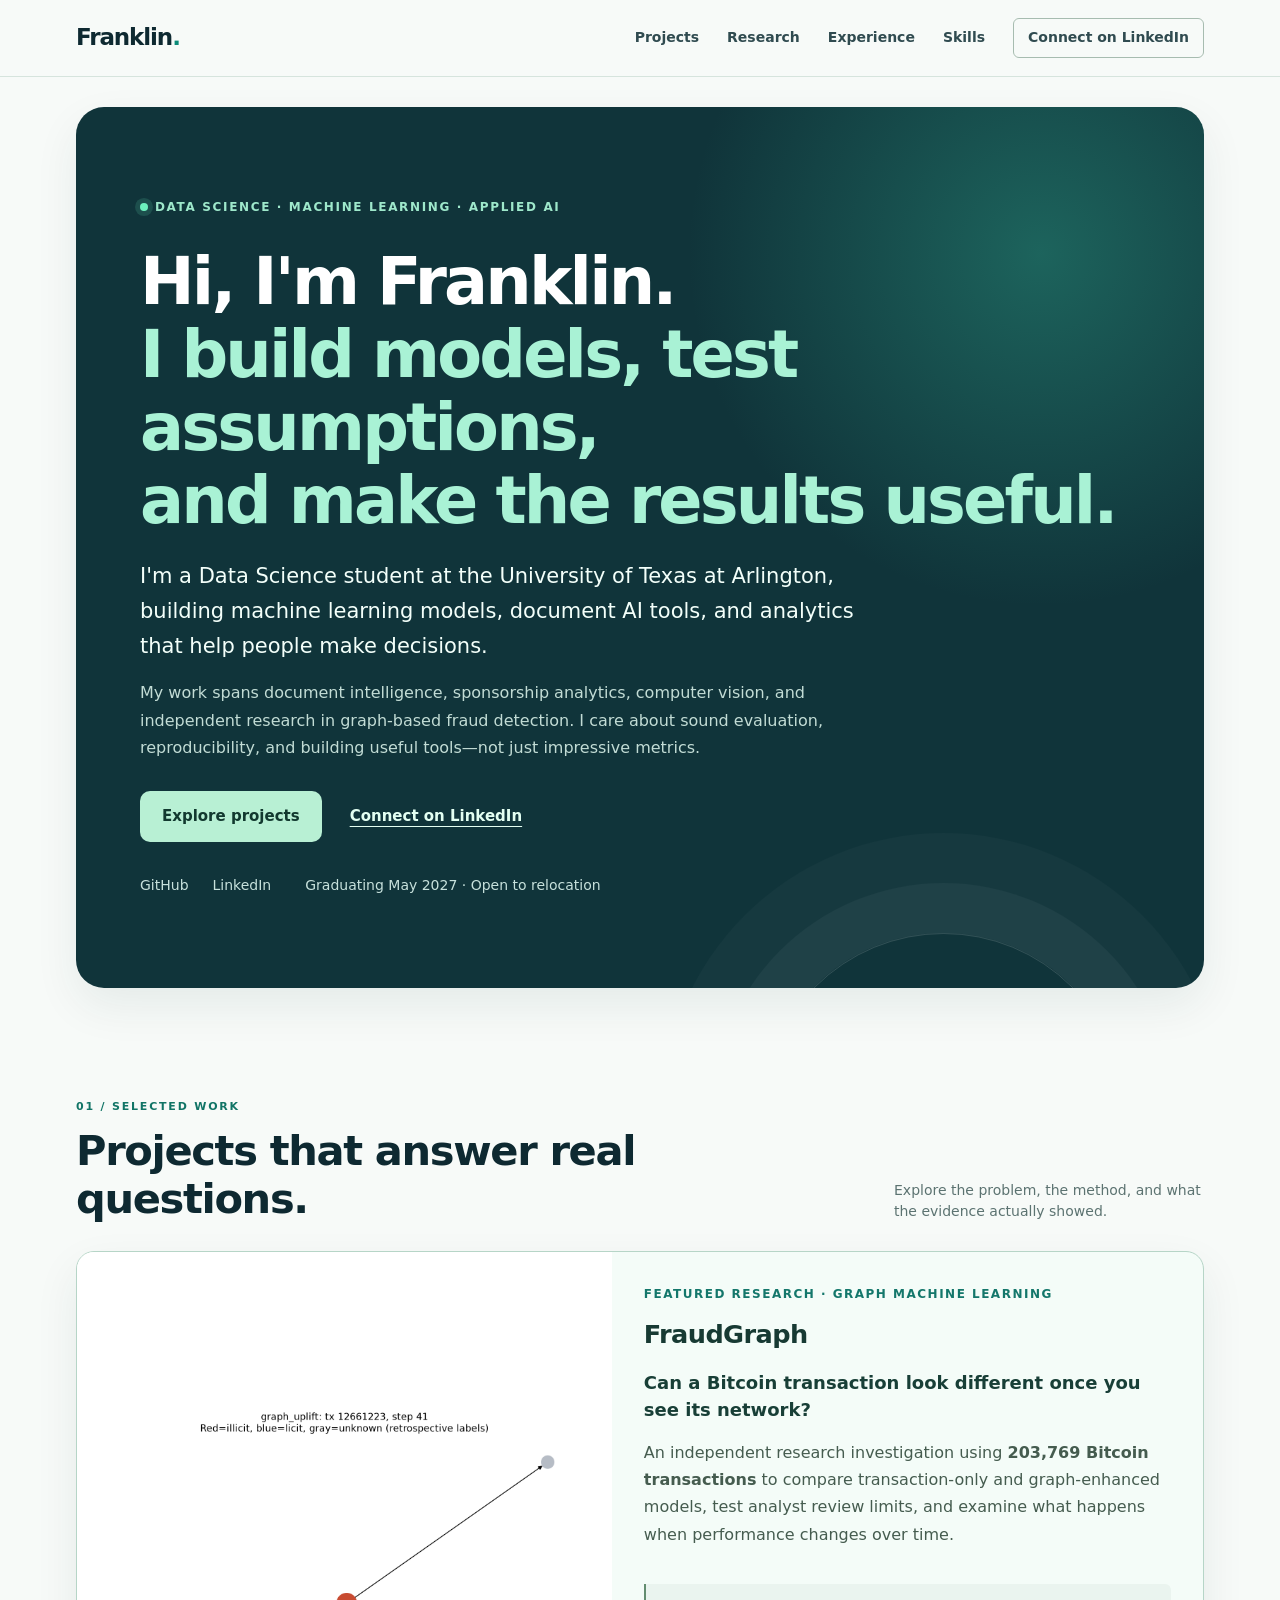
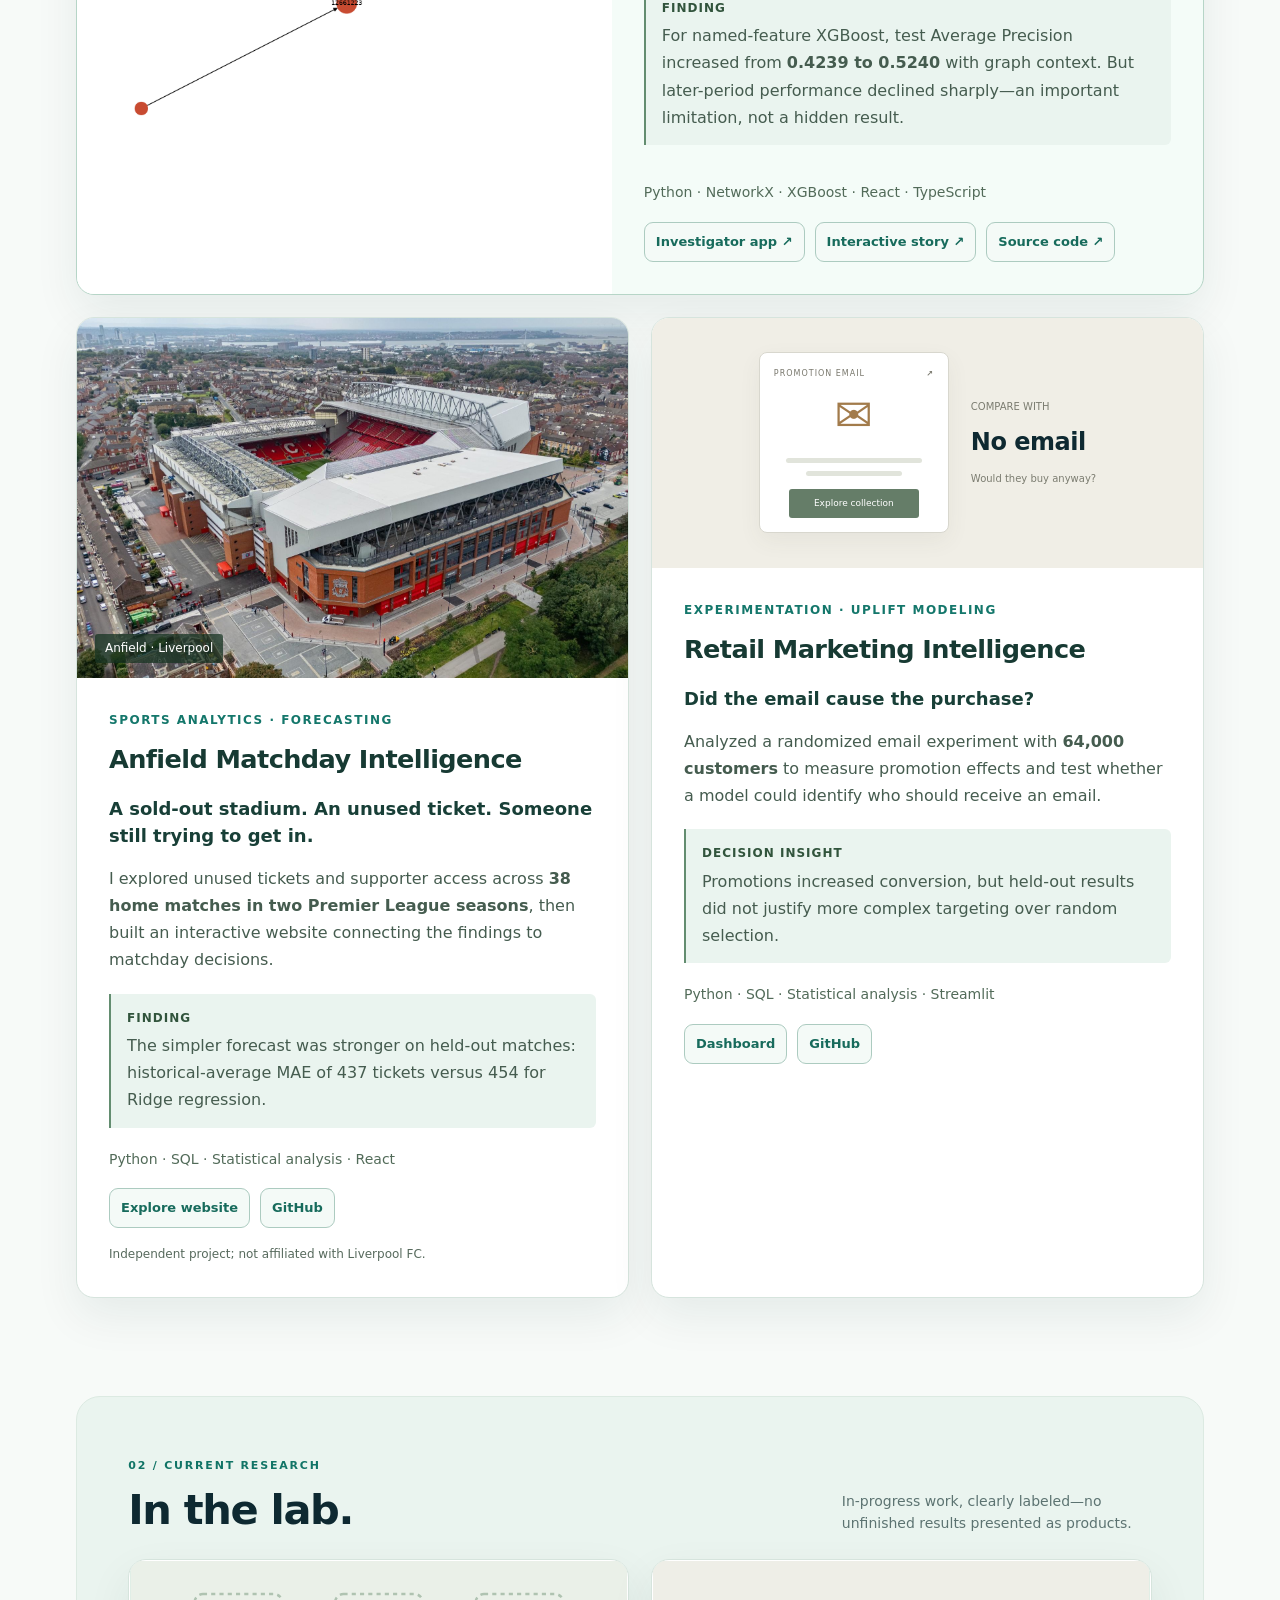
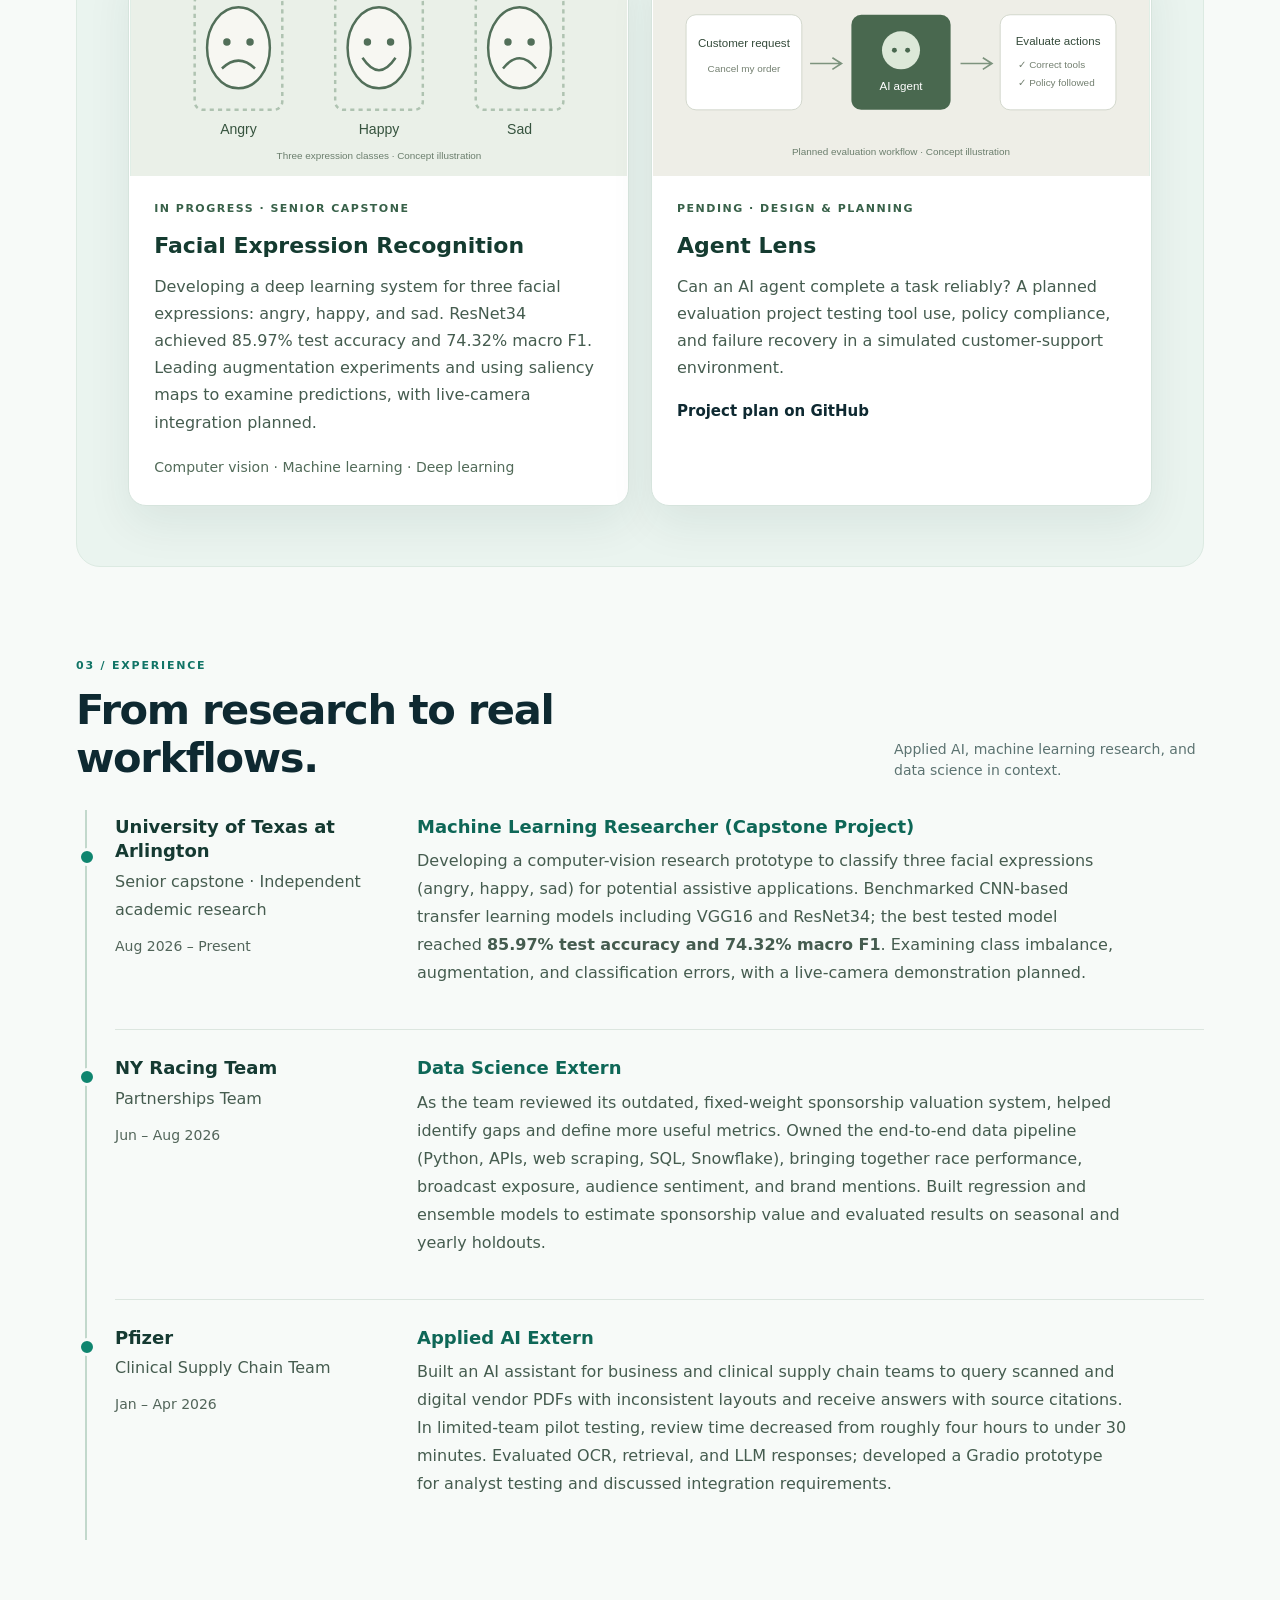
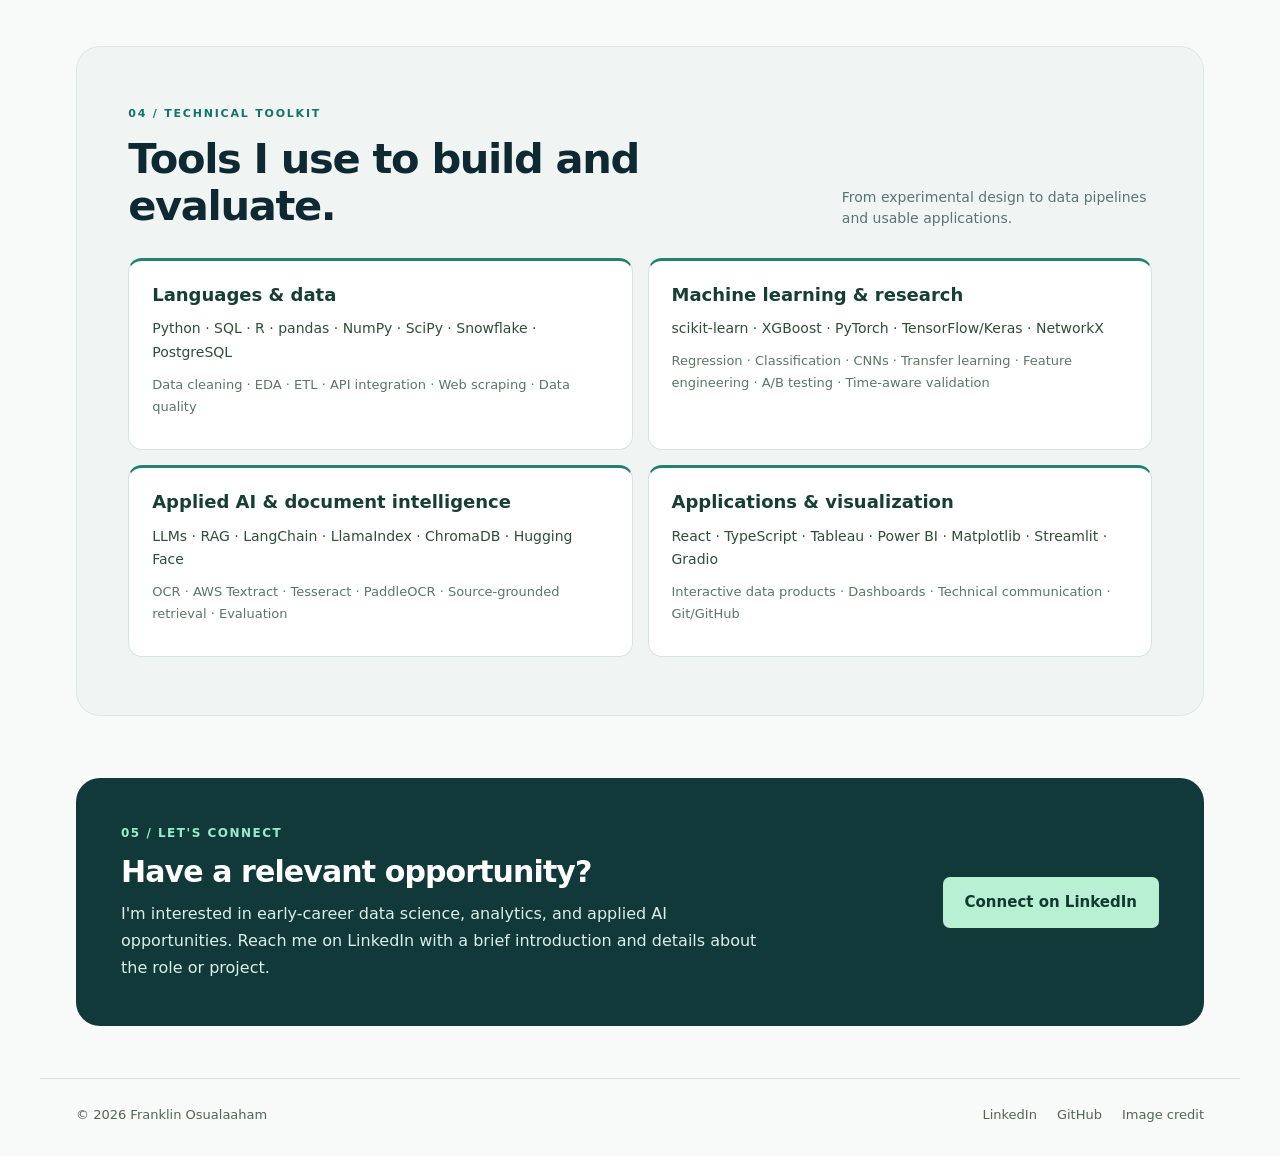
==== commit 10086be9: "Clarify NY Racing sponsorship work and simplify data-pipeline wording" ====
--- a/index.html
+++ b/index.html
@@ -8,7 +8,7 @@
 <article class="card"><div class="visual email" role="img" aria-label="Illustration of a promotional email and a no-email comparison group"><div class="mail"><span class="mail-top">PROMOTION EMAIL <b>↗</b></span><div class="mail-envelope">✉</div><span class="mail-line"></span><span class="mail-line short"></span><span class="mail-button">Explore collection</span></div><div class="control"><span>COMPARE WITH</span><strong>No email</strong><span>Would they buy anyway?</span></div></div><div class="card-content"><div class="label">EXPERIMENTATION · UPLIFT MODELING</div><h3>Retail Marketing Intelligence</h3><p class="question">Did the email cause the purchase?</p><p>Analyzed a randomized email experiment with <strong>64,000 customers</strong> to measure promotion effects and test whether a model could identify who should receive an email.</p><p class="finding"><b>Decision insight</b> Promotions increased conversion, but held-out results did not justify more complex targeting over random selection.</p><div class="tags">Python · SQL · Statistical analysis · Streamlit</div><div class="links"><a href="https://retail-promotion-targeting-uplift-modeling-jdjd8epuvzztn6kxjpe.streamlit.app/" target="_blank" rel="noopener noreferrer">Dashboard</a><a href="https://github.com/Thizisfranklin/Retail-Promotion-Targeting-Uplift-Modeling" target="_blank" rel="noopener noreferrer">GitHub</a></div></div></article></div>
 </section>
 <section id="research" class="section-research"><div class="section-head research-head"><div><div class="section-kicker">02 / CURRENT RESEARCH</div><h2>In the lab.</h2></div><span>In-progress work, clearly labeled—no unfinished results presented as products.</span></div><div class="ongoing"><article><img class="ongoing-image" src="assets/facial-expression.svg" alt="Concept illustration of facial expression recognition"><div class="status">IN PROGRESS · SENIOR CAPSTONE</div><h3>Facial Expression Recognition</h3><p>Developing a deep learning system for three facial expressions: angry, happy, and sad. ResNet34 achieved 85.97% test accuracy and 74.32% macro F1. Leading augmentation experiments and using saliency maps to examine predictions, with live-camera integration planned.</p><div class="tags">Computer vision · Machine learning · Deep learning</div></article><article><img class="ongoing-image" src="assets/agent-lens.svg" alt="Illustration of evaluating an AI agent’s tool use and policy compliance"><div class="status">PENDING · DESIGN & PLANNING</div><h3>Agent Lens</h3><p>Can an AI agent complete a task reliably? A planned evaluation project testing tool use, policy compliance, and failure recovery in a simulated customer-support environment.</p><a class="plain" href="https://github.com/Thizisfranklin/AGENTLENS" target="_blank" rel="noopener noreferrer">Project plan on GitHub</a></article></div></section>
-<section id="experience"><div class="section-head"><div><div class="section-kicker">03 / EXPERIENCE</div><h2>From research to real workflows.</h2></div><span>Applied AI, machine learning research, and data science in context.</span></div><div class="experience"><article><div class="exp-title"><h3>University of Texas at Arlington</h3><p>Senior capstone · Independent academic research</p><span>Aug 2026 – Present</span></div><div><h4>Machine Learning Researcher (Capstone Project)</h4><p>Developing a computer-vision research prototype to classify three facial expressions (angry, happy, sad) for potential assistive applications. Benchmarked CNN-based transfer learning models including VGG16 and ResNet34; the best tested model reached <strong>85.97% test accuracy and 74.32% macro F1</strong>. Examining class imbalance, augmentation, and classification errors, with a live-camera demonstration planned.</p></div></article><article><div class="exp-title"><h3>NY Racing Team</h3><p>Partnerships Team</p><span>Jun – Aug 2026</span></div><div><h4>Data Science Extern</h4><p>Owned a Python/API/web-scraping pipeline with Snowflake and SQL, combining race performance and broadcast exposure with audience sentiment and brand mentions. Built regression and ensemble models to replace fixed-weight valuation assumptions, evaluated seasonal and yearly holdouts, and analyzed sponsorship opportunities and the limitations of inflexible, fixed-weight valuation.</p></div></article><article><div class="exp-title"><h3>Pfizer</h3><p>Clinical Supply Chain Team</p><span>Jan – Apr 2026</span></div><div><h4>Applied AI Extern</h4><p>Built an AI assistant for business and clinical supply chain teams to query scanned and digital vendor PDFs with inconsistent layouts and receive answers with source citations. In limited-team pilot testing, review time decreased from roughly four hours to under 30 minutes. Evaluated OCR, retrieval, and LLM responses; developed a Gradio prototype for analyst testing and discussed integration requirements.</p></div></article></div></section>
+<section id="experience"><div class="section-head"><div><div class="section-kicker">03 / EXPERIENCE</div><h2>From research to real workflows.</h2></div><span>Applied AI, machine learning research, and data science in context.</span></div><div class="experience"><article><div class="exp-title"><h3>University of Texas at Arlington</h3><p>Senior capstone · Independent academic research</p><span>Aug 2026 – Present</span></div><div><h4>Machine Learning Researcher (Capstone Project)</h4><p>Developing a computer-vision research prototype to classify three facial expressions (angry, happy, sad) for potential assistive applications. Benchmarked CNN-based transfer learning models including VGG16 and ResNet34; the best tested model reached <strong>85.97% test accuracy and 74.32% macro F1</strong>. Examining class imbalance, augmentation, and classification errors, with a live-camera demonstration planned.</p></div></article><article><div class="exp-title"><h3>NY Racing Team</h3><p>Partnerships Team</p><span>Jun – Aug 2026</span></div><div><h4>Data Science Extern</h4><p>As the team reviewed its outdated, fixed-weight sponsorship valuation system, helped identify gaps and define more useful metrics. Owned the end-to-end data pipeline (Python, APIs, web scraping, SQL, Snowflake), bringing together race performance, broadcast exposure, audience sentiment, and brand mentions. Built regression and ensemble models to estimate sponsorship value and evaluated results on seasonal and yearly holdouts.</p></div></article><article><div class="exp-title"><h3>Pfizer</h3><p>Clinical Supply Chain Team</p><span>Jan – Apr 2026</span></div><div><h4>Applied AI Extern</h4><p>Built an AI assistant for business and clinical supply chain teams to query scanned and digital vendor PDFs with inconsistent layouts and receive answers with source citations. In limited-team pilot testing, review time decreased from roughly four hours to under 30 minutes. Evaluated OCR, retrieval, and LLM responses; developed a Gradio prototype for analyst testing and discussed integration requirements.</p></div></article></div></section>
 <section id="tools"><div class="section-head"><div><div class="section-kicker">04 / TECHNICAL TOOLKIT</div><h2>Tools I use to build and evaluate.</h2></div><span>From experimental design to data pipelines and usable applications.</span></div><div class="tools">
 <div><h3>Languages &amp; data</h3><p>Python · SQL · R · pandas · NumPy · SciPy · Snowflake · PostgreSQL</p><p class="skill-methods">Data cleaning · EDA · ETL · API integration · Web scraping · Data quality</p></div>
 <div><h3>Machine learning &amp; research</h3><p>scikit-learn · XGBoost · PyTorch · TensorFlow/Keras · NetworkX</p><p class="skill-methods">Regression · Classification · CNNs · Transfer learning · Feature engineering · A/B testing · Time-aware validation</p></div>
--- a/styles.css
+++ b/styles.css
@@ -32,3 +32,79 @@
 footer{font-size:13px;color:#52655a}a:focus-visible,button:focus-visible{outline:3px solid #326f47;outline-offset:5px}.skip:focus{position:fixed}
 @media(max-width:950px){.ongoing{grid-template-columns:1fr 1fr}.ongoing article:last-child{grid-column:1/-1}.tools{gap:24px}.contact{padding:30px}.contact h2{font-size:26px}}
 @media(max-width:750px){.wrap{padding-left:22px;padding-right:22px}.nav{padding-top:18px;padding-bottom:18px}nav{gap:18px;flex-wrap:wrap;justify-content:center;font-size:14px}nav a:last-child{padding:6px 10px}.hero{padding:48px 0}.desktop-break{display:none}h1{letter-spacing:-1.5px;font-size:clamp(38px,9vw,55px)}.intro{font-size:19px}.bio{font-size:16px}.actions{flex-wrap:wrap;gap:20px}.plain{font-size:15px}.projects,.ongoing,.tools{grid-template-columns:1fr}.card.featured{display:block}.card-content{padding:25px}.card h3{font-size:25px}.section-head>span{margin-top:12px}.ongoing article:last-child{grid-column:auto}.ongoing-image{height:190px}.experience article{grid-template-columns:1fr;gap:14px}.contact{padding:25px;margin-bottom:40px}.contact .button{margin-top:24px}.social{gap:18px}.social span{margin-left:0}.links{gap:18px}.email{gap:16px;padding:20px}}
+
+
+/* 2026 portfolio editorial/UX overhaul: visible sections and clearer reading path. */
+:root{--ink:#0e2931;--ink-soft:#476067;--jade:#117466;--sage:#e9f3ee;--paper:#f7faf8;--line:#d6e4dd;--shadow:0 18px 45px rgba(15,50,47,.075)}
+body{background:var(--paper);color:var(--ink);font-family:Inter,ui-sans-serif,system-ui,-apple-system,BlinkMacSystemFont,"Segoe UI",sans-serif}
+header{position:sticky;top:0;z-index:20;background:rgba(247,250,248,.96);backdrop-filter:blur(16px);border-bottom:1px solid var(--line)}
+header .nav{min-height:76px}
+nav a{font-weight:600;color:#304b50}
+nav a:hover{color:var(--jade)}
+.brand{color:var(--ink);font-weight:850;letter-spacing:-1.1px}
+.brand span{color:#0b8b78}
+.hero{position:relative;margin:30px 0 34px;padding:clamp(54px,7vw,104px) clamp(24px,5vw,75px);background:#10343a;color:#fff;border-radius:28px;overflow:hidden;isolation:isolate;box-shadow:var(--shadow)}
+.hero:before{content:"";position:absolute;inset:-25% -18% auto auto;width:65%;aspect-ratio:1;border-radius:50%;background:radial-gradient(circle,#2a96817c,transparent 68%);pointer-events:none;z-index:-1}
+.hero:after{content:"";position:absolute;right:7%;bottom:-35%;width:32%;aspect-ratio:1;border-radius:50%;border:1px solid #ffffff24;box-shadow:0 0 0 50px #ffffff0a,0 0 0 100px #ffffff06;pointer-events:none;z-index:-1}
+.hero .eyebrow{color:#9ee8cb;letter-spacing:1.65px;display:flex;align-items:center;gap:7px}
+.hero-indicator{display:inline-block;width:8px;height:8px;background:#6cf0bd;border-radius:50%;box-shadow:0 0 0 5px #6cf0bd24}
+.hero h1{font-size:clamp(38px,5.1vw,69px);line-height:1.12;margin:28px 0 22px;max-width:1010px;color:white}
+.hero h1 span{color:#a9f2d5}
+.hero .intro{color:#f3fffa;max-width:760px}
+.hero .bio{color:#c2dcd5;max-width:760px}
+.hero .social,.hero .social span{color:#c7e1dc}
+.hero .social a:hover{color:#a9f2d5}
+.hero .button{background:#b8f0d4;color:#12392f;border-radius:10px;font-weight:800}
+.hero .button:hover{background:white}
+.hero .plain{color:#e3fff2;text-decoration:underline;text-underline-offset:5px}
+#projects,#research,#experience,#tools{padding:76px 0 88px;scroll-margin-top:85px;border-top:0}
+#projects{background:transparent}
+#research{position:relative;background:#eaf4ef;border:1px solid #dceae2;border-radius:24px;padding:60px clamp(20px,4vw,52px);margin:10px 0 25px}
+#experience{padding-top:65px}
+#tools{background:#f0f5f3;border:1px solid #dce7e1;border-radius:24px;padding:58px clamp(20px,4vw,52px);margin:18px 0 62px}
+.section-head{align-items:end;margin-bottom:28px;gap:24px}
+.section-head>div{min-width:0}
+.section-kicker{font-size:11px;font-weight:900;letter-spacing:1.8px;color:var(--jade);margin-bottom:11px}
+.section-head h2{font-size:clamp(29px,3.25vw,42px);letter-spacing:-1.35px;line-height:1.15;max-width:700px}
+.section-head>span{max-width:310px;font-size:14px;color:#5c7371;line-height:1.55}
+.projects{grid-template-columns:repeat(2,minmax(0,1fr));gap:22px}
+.card,.ongoing article{box-shadow:var(--shadow);border:1px solid var(--line);border-radius:18px;background:white}
+.card{transition:transform .18s ease,box-shadow .18s ease;overflow:hidden}
+.card:hover{transform:translateY(-3px);box-shadow:0 22px 50px #183e361a}
+.card.featured{grid-template-columns:minmax(0,.95fr) minmax(0,1.05fr);grid-column:1/-1;background:#f4fcf8;border-color:#b6d5c7}
+.card.featured .visual{height:100%;min-height:400px;background:#e3f0eb}
+.card.featured .visual img{object-fit:contain!important;padding:16px}
+.card.featured .card-content{display:flex;flex-direction:column;justify-content:center}
+.card h3{color:#173a33;font-size:clamp(23px,2vw,28px)}
+.card .label{color:#14776b;font-weight:850}
+.card .question{color:#183f37}
+.card .links{display:flex;flex-wrap:wrap;gap:10px}
+.card .links a{border:1px solid #accbc0;background:#f4faf7;padding:8px 11px;border-radius:9px;color:#176b5c;font-weight:750;font-size:13px}
+.card .links a:hover{background:#d7f0e4;text-decoration:none}
+.card .finding{background:#eaf4ef}
+.research-head{margin:0 0 25px}
+.ongoing{grid-template-columns:repeat(2,minmax(0,1fr));gap:22px}
+.ongoing article{padding:25px}
+.ongoing-image{height:215px;object-fit:contain;background:#e0eee6}
+.ongoing article h3{color:#143b30}
+.experience{position:relative;border-left:2px solid #c2d8cc;margin-left:9px;padding-left:28px}
+.experience article{position:relative;grid-template-columns:260px 1fr;gap:42px;padding:26px 0;border-top:1px solid #dce6df}
+.experience article:before{content:"";position:absolute;left:-37px;top:38px;background:#0f856f;width:12px;height:12px;border:3px solid #f7faf8;border-radius:50%;box-sizing:content-box}
+.experience article:first-child{border-top:0}
+.exp-title h3{color:#153a32;font-size:18px}
+.experience h4{color:#0e6757;font-size:18px}
+.experience article>div>p{line-height:1.75}
+.tools{display:grid;grid-template-columns:repeat(2,minmax(0,1fr));gap:15px}
+.tools>div{border:1px solid #d4e4dc;border-top:3px solid #247f70;border-radius:14px;background:#fff;padding:22px 23px}
+.tools h3{font-size:18px;margin:0 0 10px;color:#173e34}
+.tools p{font-size:14px;line-height:1.7;margin-bottom:9px}
+.tools .skill-methods{font-size:13px;color:#5c7569}
+.contact{background:#12393a;border:0;color:#fff;border-radius:24px;margin-bottom:52px;padding:45px}
+.contact .eyebrow{color:#97edcb}
+.contact h2{color:white}
+.contact p{color:#d9efe7}
+.contact .button{background:#b8f0d4;color:#12392f}
+footer{border-top:1px solid var(--line)}
+@media(max-width:980px){.card.featured{grid-template-columns:1fr}.card.featured .visual{height:300px;min-height:0}.experience article{grid-template-columns:220px 1fr;gap:25px}}
+@media(max-width:750px){header .nav{min-height:75px}.nav{gap:10px}nav{gap:12px;font-size:12px}.hero{margin:12px 0 20px;border-radius:20px;padding:53px 22px}.hero h1{font-size:clamp(34px,9vw,49px)}.hero .intro{font-size:18px}.hero .bio{font-size:15px}#projects,#experience{padding:55px 0}#research,#tools{margin:0 -4px 16px;padding:40px 20px;border-radius:19px}.section-head{display:block}.section-head>span{display:block;margin-top:10px}.projects,.ongoing,.tools{grid-template-columns:1fr}.card.featured .visual{height:240px}.card-content{padding:23px}.ongoing-image{height:170px}.experience{padding-left:21px}.experience article{grid-template-columns:1fr;gap:8px;padding:24px 0}.experience article:before{left:-30px}.contact{padding:30px 23px;border-radius:18px}.social{gap:12px}}
+@media(prefers-reduced-motion:reduce){.card{transition:none}.card:hover{transform:none}}
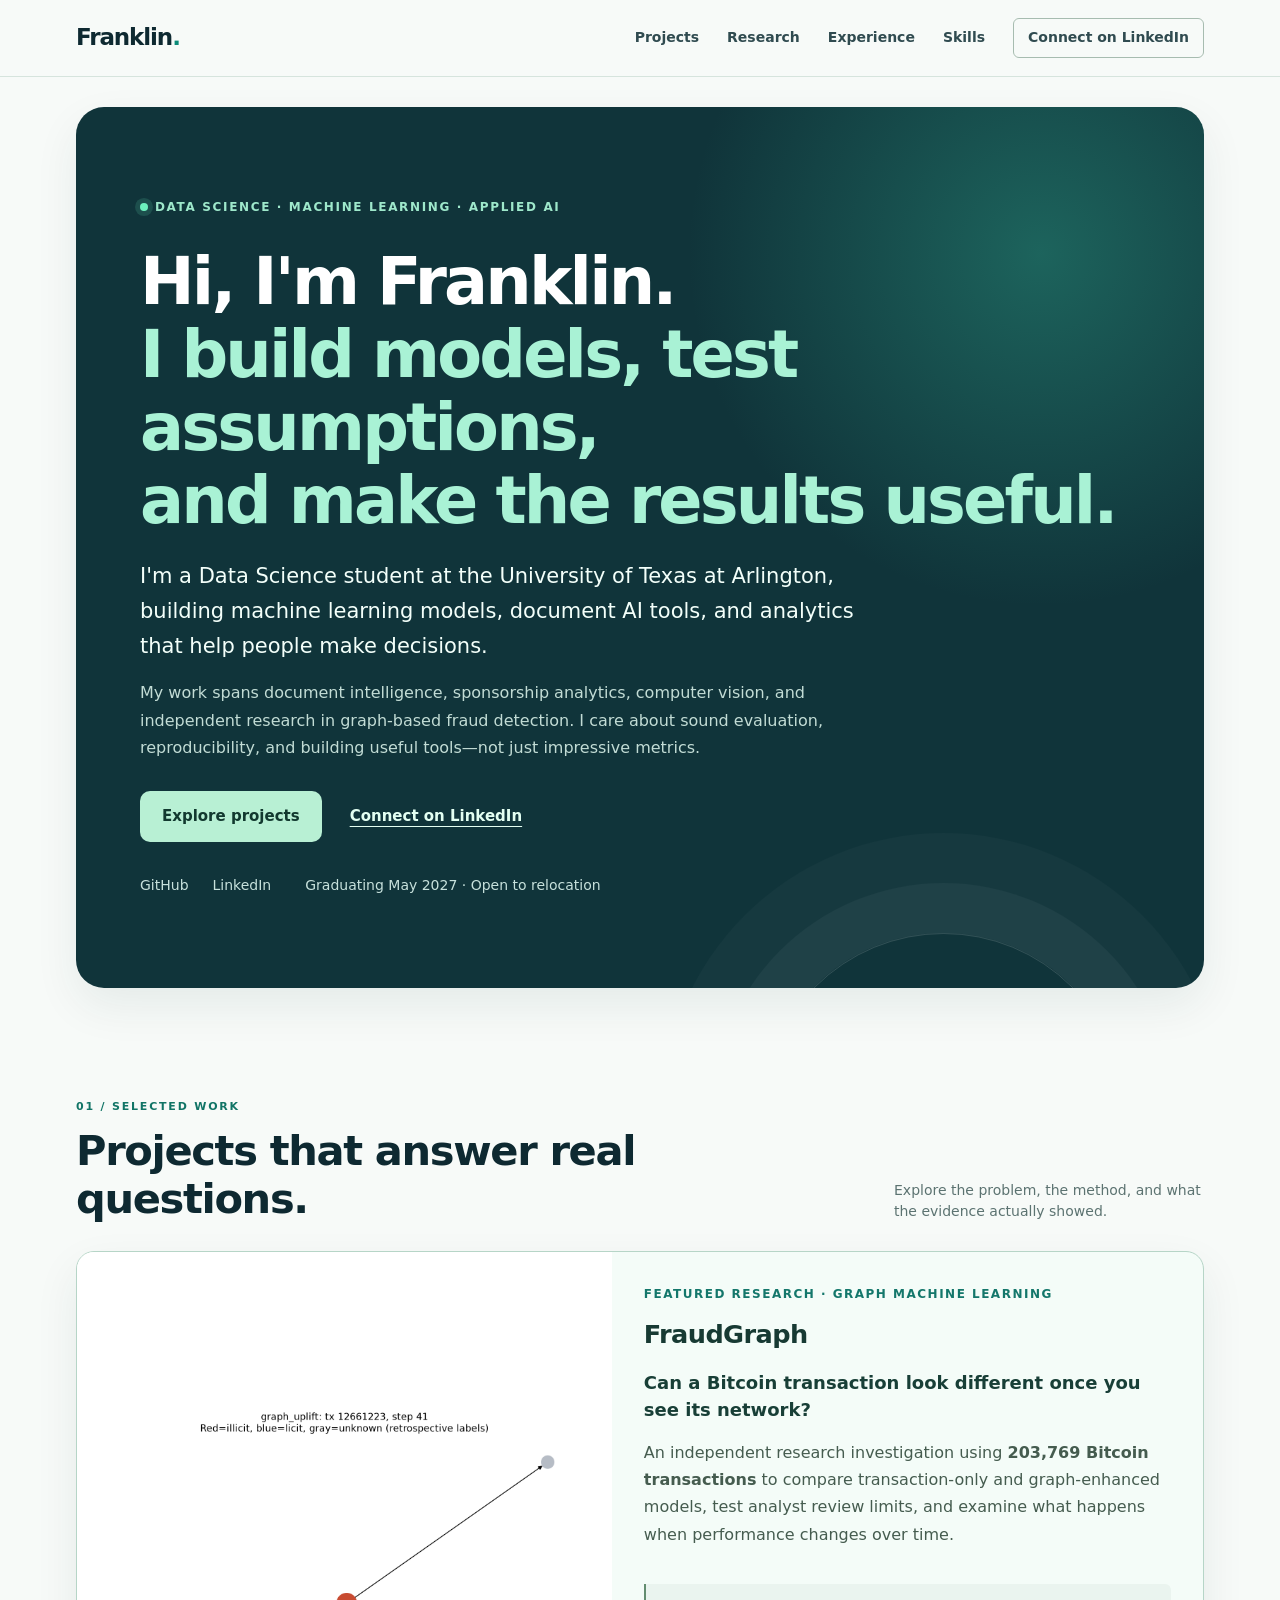
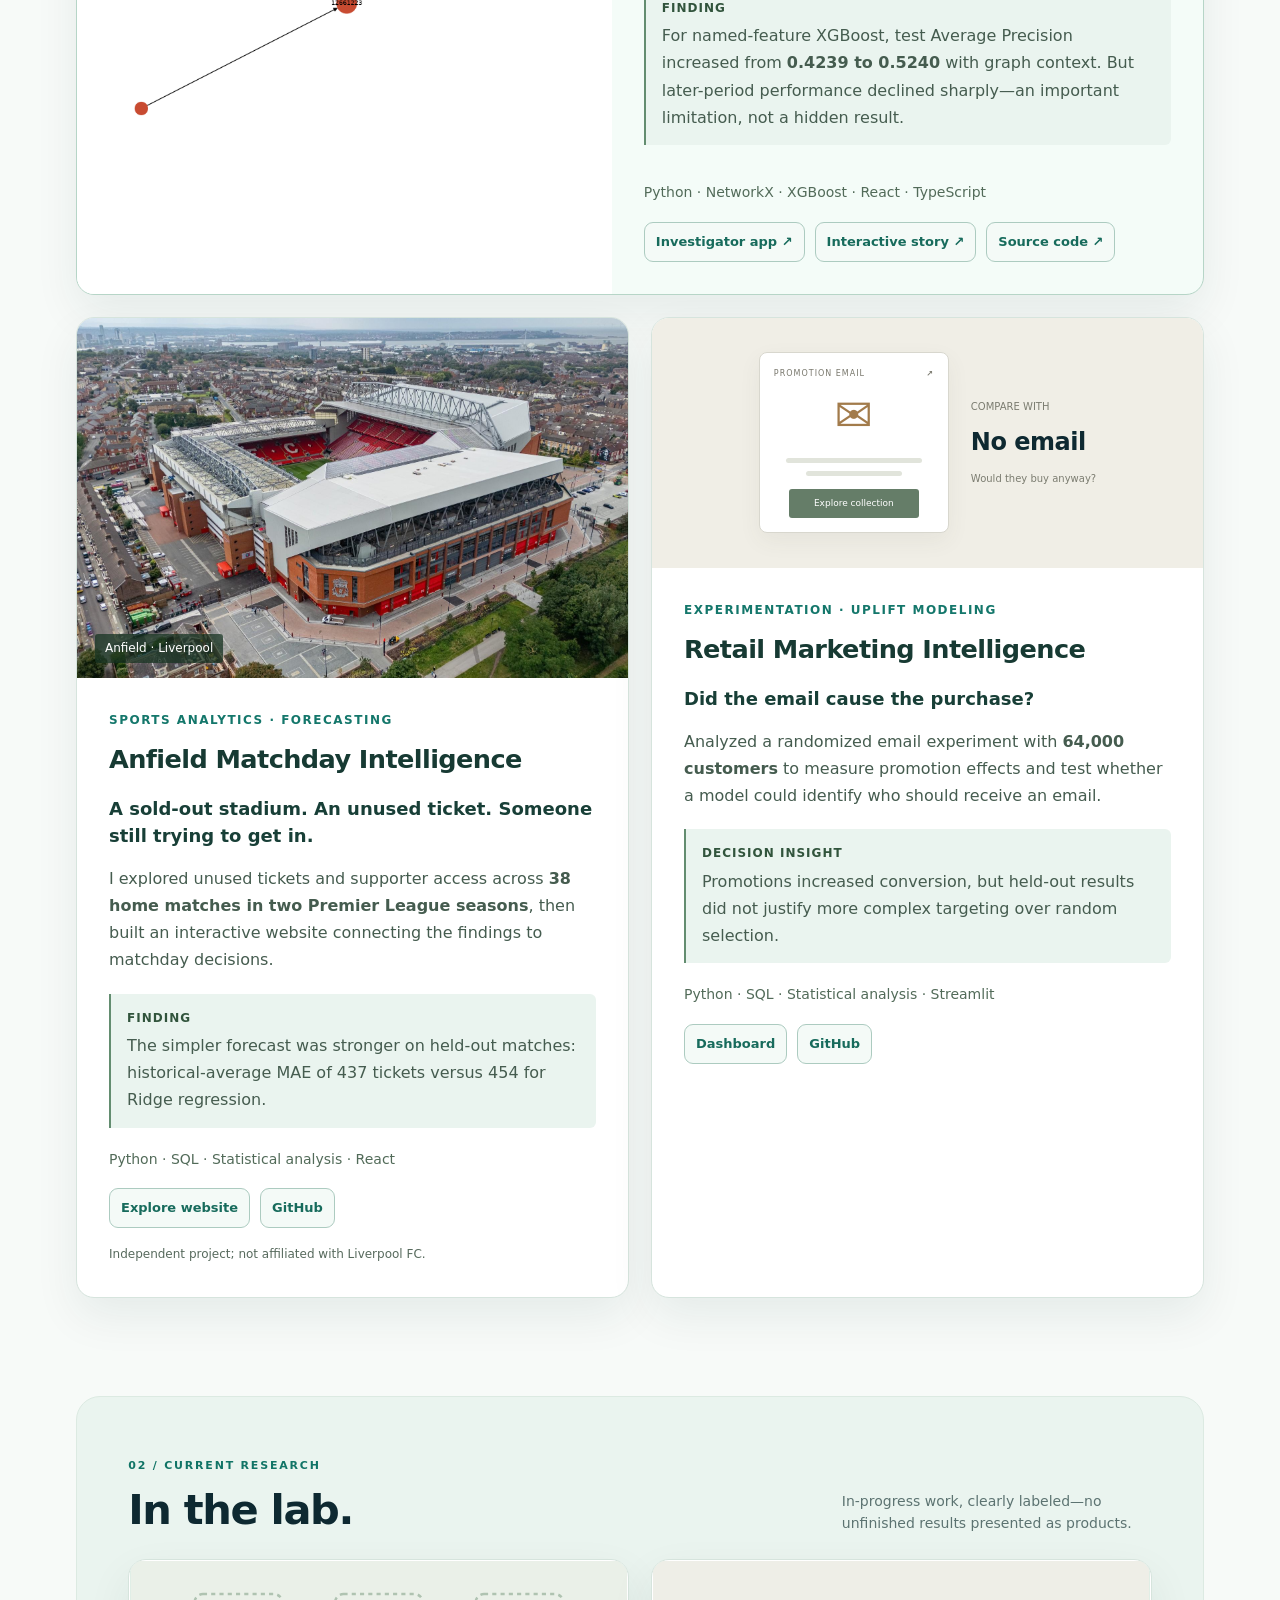
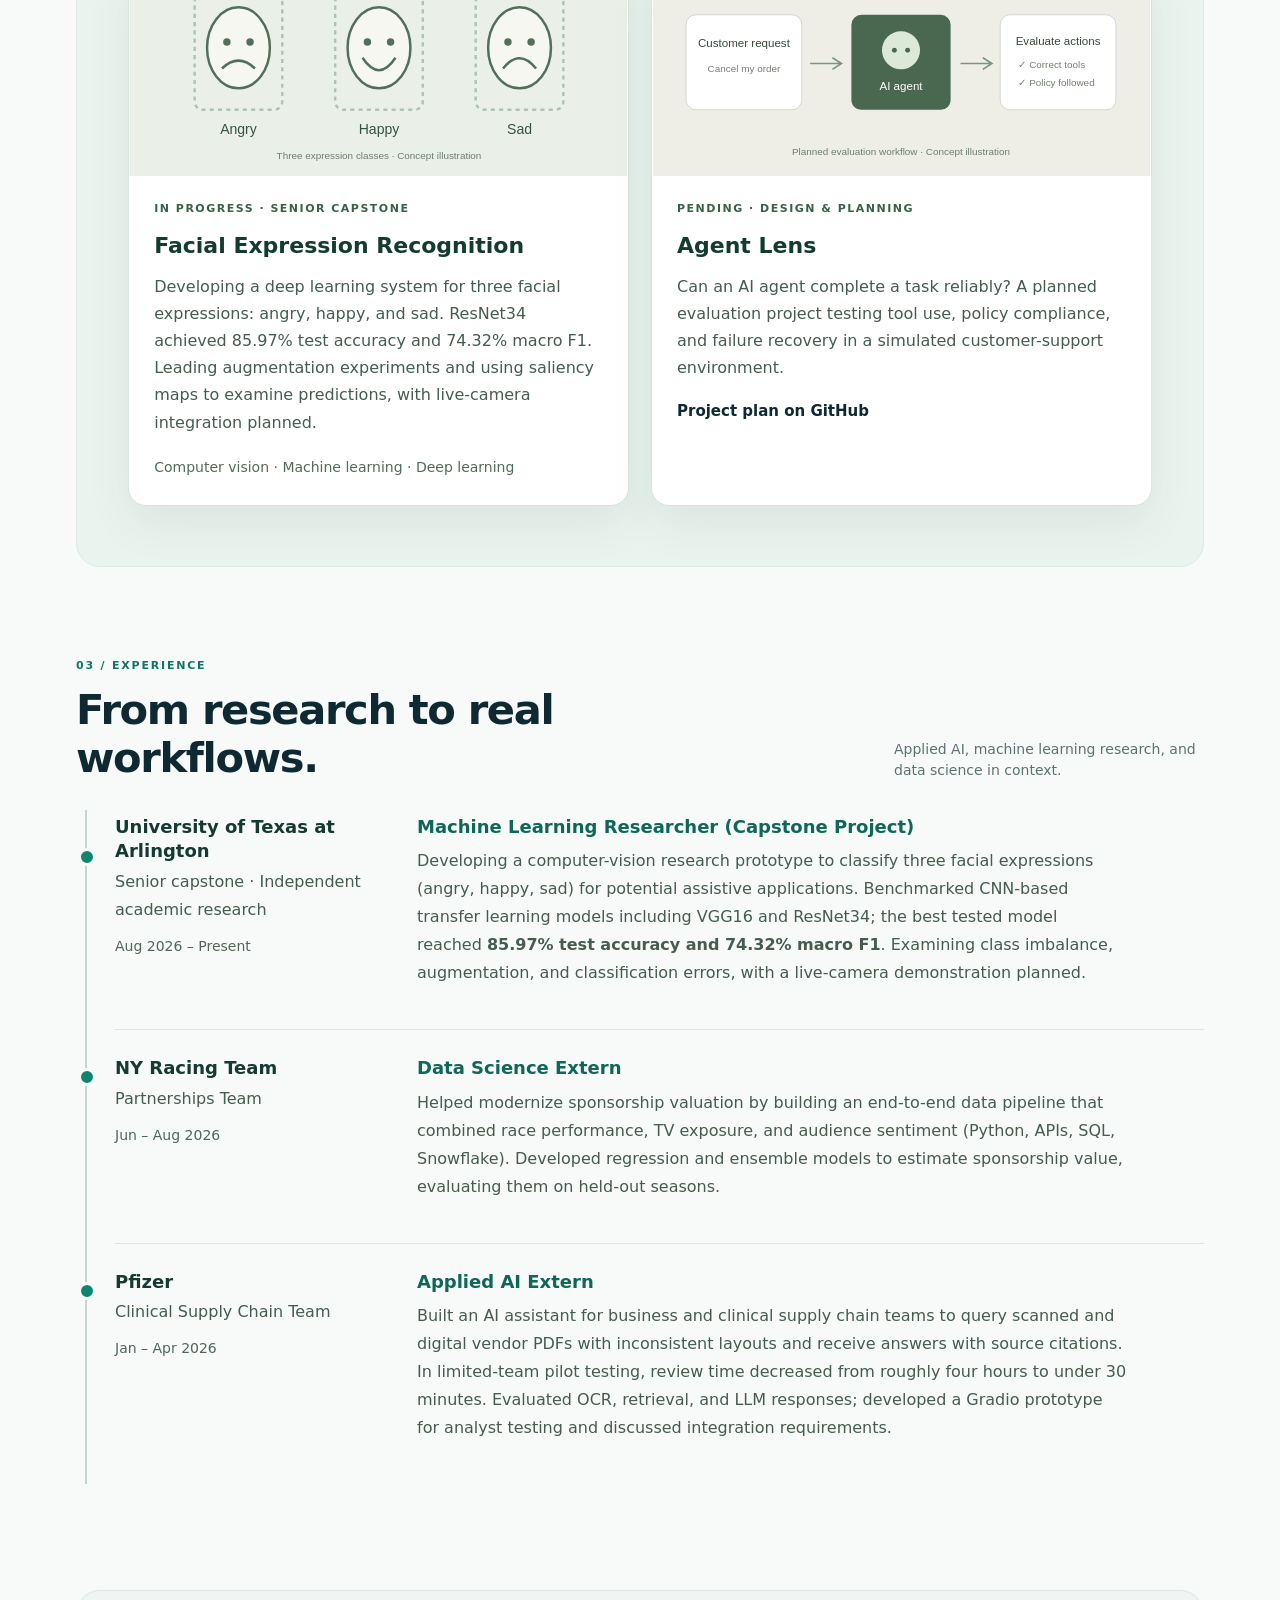
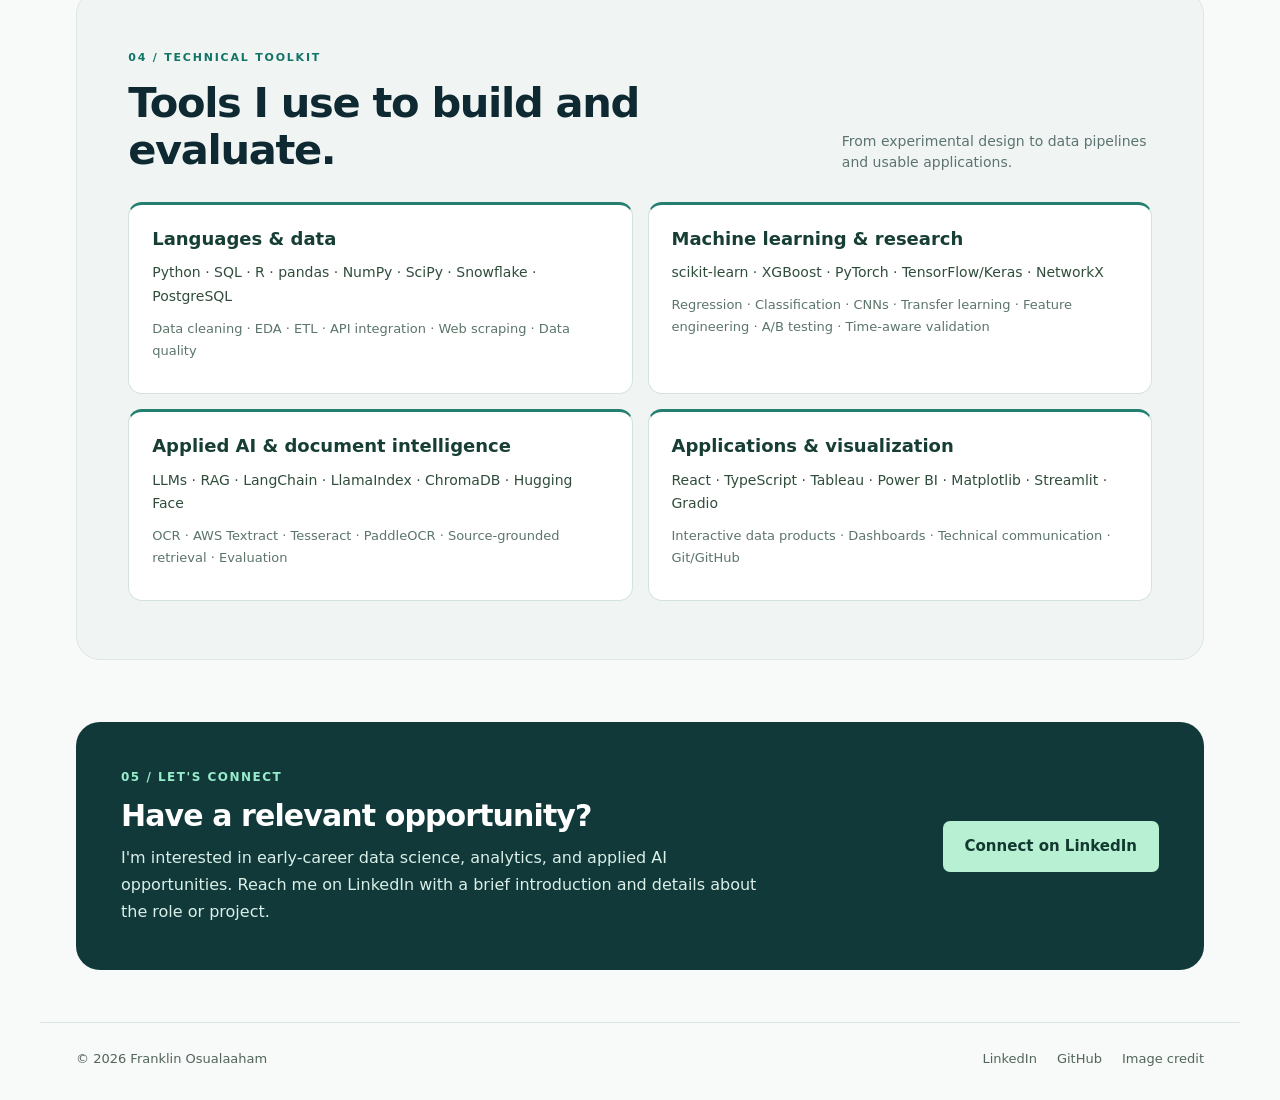
==== commit d97812cb: "Make NY Racing experience concise and outcome-focused" ====
--- a/index.html
+++ b/index.html
@@ -8,7 +8,7 @@
 <article class="card"><div class="visual email" role="img" aria-label="Illustration of a promotional email and a no-email comparison group"><div class="mail"><span class="mail-top">PROMOTION EMAIL <b>↗</b></span><div class="mail-envelope">✉</div><span class="mail-line"></span><span class="mail-line short"></span><span class="mail-button">Explore collection</span></div><div class="control"><span>COMPARE WITH</span><strong>No email</strong><span>Would they buy anyway?</span></div></div><div class="card-content"><div class="label">EXPERIMENTATION · UPLIFT MODELING</div><h3>Retail Marketing Intelligence</h3><p class="question">Did the email cause the purchase?</p><p>Analyzed a randomized email experiment with <strong>64,000 customers</strong> to measure promotion effects and test whether a model could identify who should receive an email.</p><p class="finding"><b>Decision insight</b> Promotions increased conversion, but held-out results did not justify more complex targeting over random selection.</p><div class="tags">Python · SQL · Statistical analysis · Streamlit</div><div class="links"><a href="https://retail-promotion-targeting-uplift-modeling-jdjd8epuvzztn6kxjpe.streamlit.app/" target="_blank" rel="noopener noreferrer">Dashboard</a><a href="https://github.com/Thizisfranklin/Retail-Promotion-Targeting-Uplift-Modeling" target="_blank" rel="noopener noreferrer">GitHub</a></div></div></article></div>
 </section>
 <section id="research" class="section-research"><div class="section-head research-head"><div><div class="section-kicker">02 / CURRENT RESEARCH</div><h2>In the lab.</h2></div><span>In-progress work, clearly labeled—no unfinished results presented as products.</span></div><div class="ongoing"><article><img class="ongoing-image" src="assets/facial-expression.svg" alt="Concept illustration of facial expression recognition"><div class="status">IN PROGRESS · SENIOR CAPSTONE</div><h3>Facial Expression Recognition</h3><p>Developing a deep learning system for three facial expressions: angry, happy, and sad. ResNet34 achieved 85.97% test accuracy and 74.32% macro F1. Leading augmentation experiments and using saliency maps to examine predictions, with live-camera integration planned.</p><div class="tags">Computer vision · Machine learning · Deep learning</div></article><article><img class="ongoing-image" src="assets/agent-lens.svg" alt="Illustration of evaluating an AI agent’s tool use and policy compliance"><div class="status">PENDING · DESIGN & PLANNING</div><h3>Agent Lens</h3><p>Can an AI agent complete a task reliably? A planned evaluation project testing tool use, policy compliance, and failure recovery in a simulated customer-support environment.</p><a class="plain" href="https://github.com/Thizisfranklin/AGENTLENS" target="_blank" rel="noopener noreferrer">Project plan on GitHub</a></article></div></section>
-<section id="experience"><div class="section-head"><div><div class="section-kicker">03 / EXPERIENCE</div><h2>From research to real workflows.</h2></div><span>Applied AI, machine learning research, and data science in context.</span></div><div class="experience"><article><div class="exp-title"><h3>University of Texas at Arlington</h3><p>Senior capstone · Independent academic research</p><span>Aug 2026 – Present</span></div><div><h4>Machine Learning Researcher (Capstone Project)</h4><p>Developing a computer-vision research prototype to classify three facial expressions (angry, happy, sad) for potential assistive applications. Benchmarked CNN-based transfer learning models including VGG16 and ResNet34; the best tested model reached <strong>85.97% test accuracy and 74.32% macro F1</strong>. Examining class imbalance, augmentation, and classification errors, with a live-camera demonstration planned.</p></div></article><article><div class="exp-title"><h3>NY Racing Team</h3><p>Partnerships Team</p><span>Jun – Aug 2026</span></div><div><h4>Data Science Extern</h4><p>As the team reviewed its outdated, fixed-weight sponsorship valuation system, helped identify gaps and define more useful metrics. Owned the end-to-end data pipeline (Python, APIs, web scraping, SQL, Snowflake), bringing together race performance, broadcast exposure, audience sentiment, and brand mentions. Built regression and ensemble models to estimate sponsorship value and evaluated results on seasonal and yearly holdouts.</p></div></article><article><div class="exp-title"><h3>Pfizer</h3><p>Clinical Supply Chain Team</p><span>Jan – Apr 2026</span></div><div><h4>Applied AI Extern</h4><p>Built an AI assistant for business and clinical supply chain teams to query scanned and digital vendor PDFs with inconsistent layouts and receive answers with source citations. In limited-team pilot testing, review time decreased from roughly four hours to under 30 minutes. Evaluated OCR, retrieval, and LLM responses; developed a Gradio prototype for analyst testing and discussed integration requirements.</p></div></article></div></section>
+<section id="experience"><div class="section-head"><div><div class="section-kicker">03 / EXPERIENCE</div><h2>From research to real workflows.</h2></div><span>Applied AI, machine learning research, and data science in context.</span></div><div class="experience"><article><div class="exp-title"><h3>University of Texas at Arlington</h3><p>Senior capstone · Independent academic research</p><span>Aug 2026 – Present</span></div><div><h4>Machine Learning Researcher (Capstone Project)</h4><p>Developing a computer-vision research prototype to classify three facial expressions (angry, happy, sad) for potential assistive applications. Benchmarked CNN-based transfer learning models including VGG16 and ResNet34; the best tested model reached <strong>85.97% test accuracy and 74.32% macro F1</strong>. Examining class imbalance, augmentation, and classification errors, with a live-camera demonstration planned.</p></div></article><article><div class="exp-title"><h3>NY Racing Team</h3><p>Partnerships Team</p><span>Jun – Aug 2026</span></div><div><h4>Data Science Extern</h4><p>Helped modernize sponsorship valuation by building an end-to-end data pipeline that combined race performance, TV exposure, and audience sentiment (Python, APIs, SQL, Snowflake). Developed regression and ensemble models to estimate sponsorship value, evaluating them on held-out seasons.</p></div></article><article><div class="exp-title"><h3>Pfizer</h3><p>Clinical Supply Chain Team</p><span>Jan – Apr 2026</span></div><div><h4>Applied AI Extern</h4><p>Built an AI assistant for business and clinical supply chain teams to query scanned and digital vendor PDFs with inconsistent layouts and receive answers with source citations. In limited-team pilot testing, review time decreased from roughly four hours to under 30 minutes. Evaluated OCR, retrieval, and LLM responses; developed a Gradio prototype for analyst testing and discussed integration requirements.</p></div></article></div></section>
 <section id="tools"><div class="section-head"><div><div class="section-kicker">04 / TECHNICAL TOOLKIT</div><h2>Tools I use to build and evaluate.</h2></div><span>From experimental design to data pipelines and usable applications.</span></div><div class="tools">
 <div><h3>Languages &amp; data</h3><p>Python · SQL · R · pandas · NumPy · SciPy · Snowflake · PostgreSQL</p><p class="skill-methods">Data cleaning · EDA · ETL · API integration · Web scraping · Data quality</p></div>
 <div><h3>Machine learning &amp; research</h3><p>scikit-learn · XGBoost · PyTorch · TensorFlow/Keras · NetworkX</p><p class="skill-methods">Regression · Classification · CNNs · Transfer learning · Feature engineering · A/B testing · Time-aware validation</p></div>
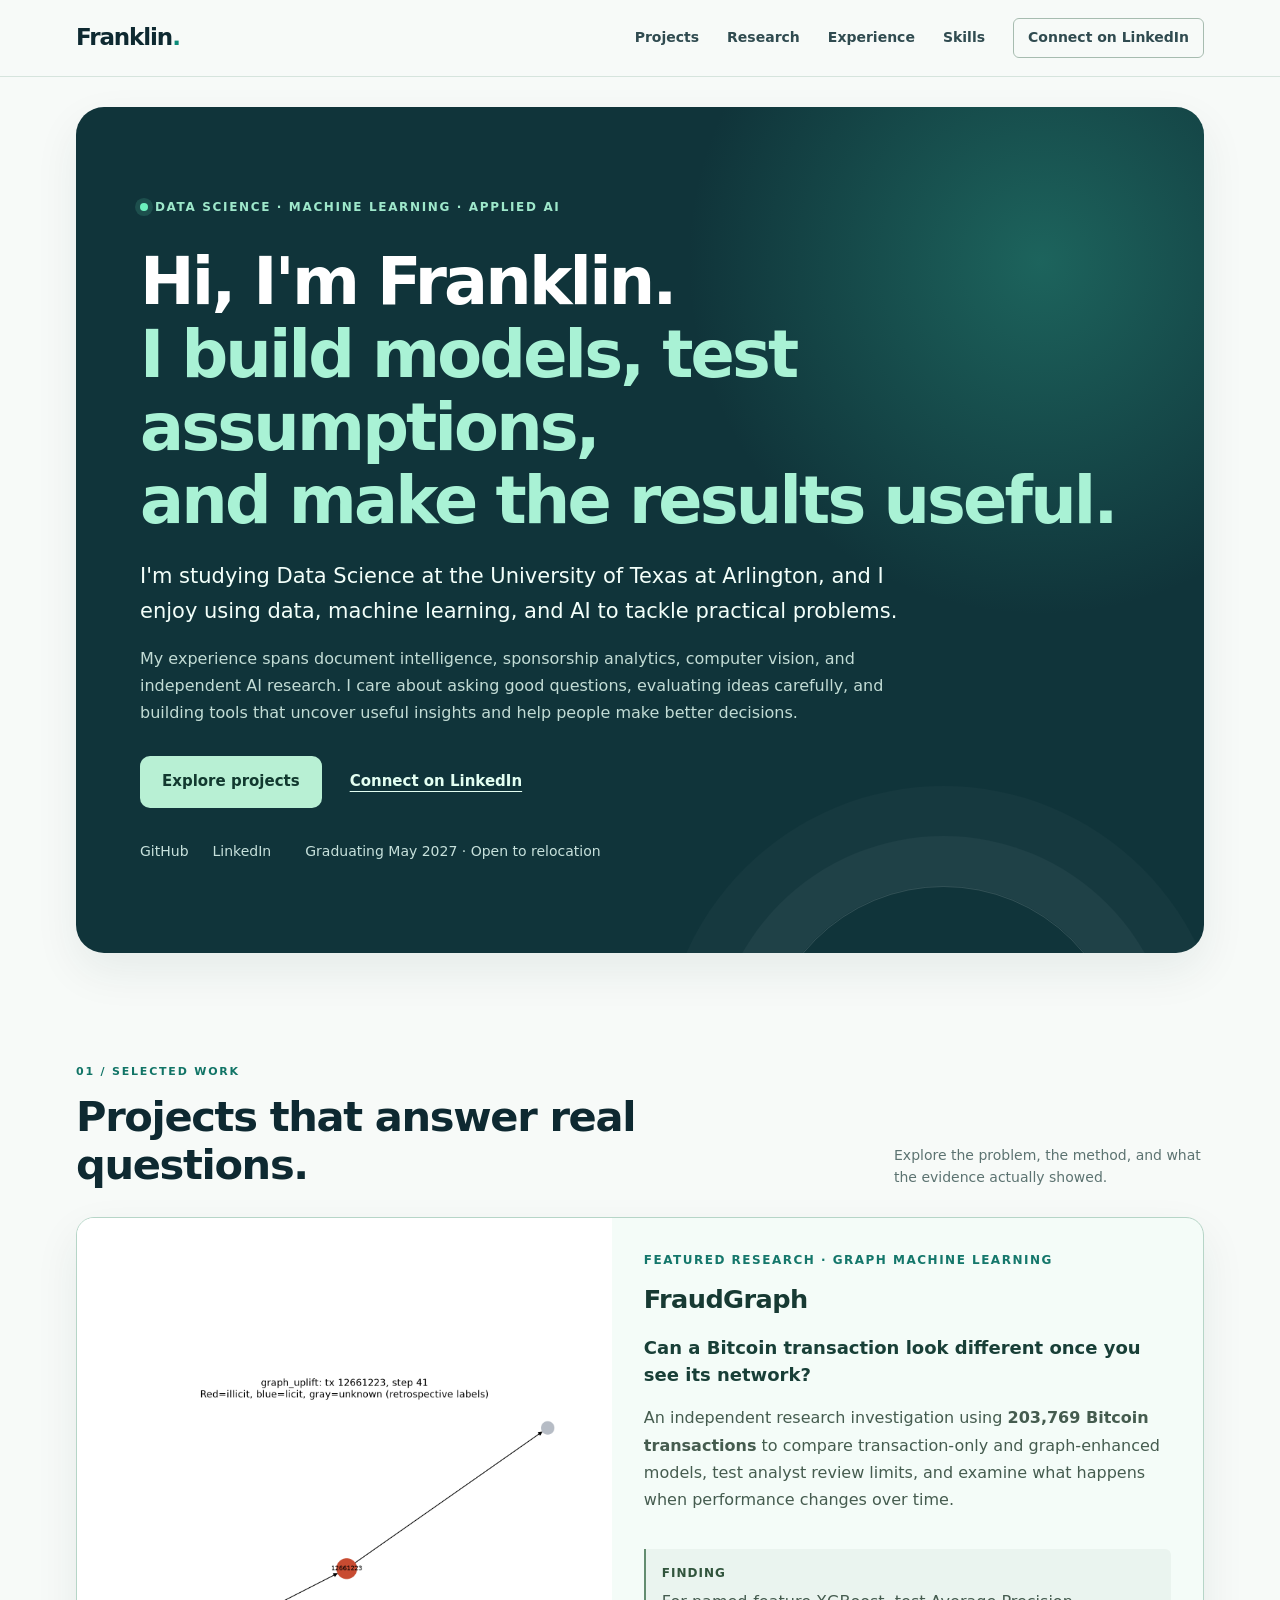
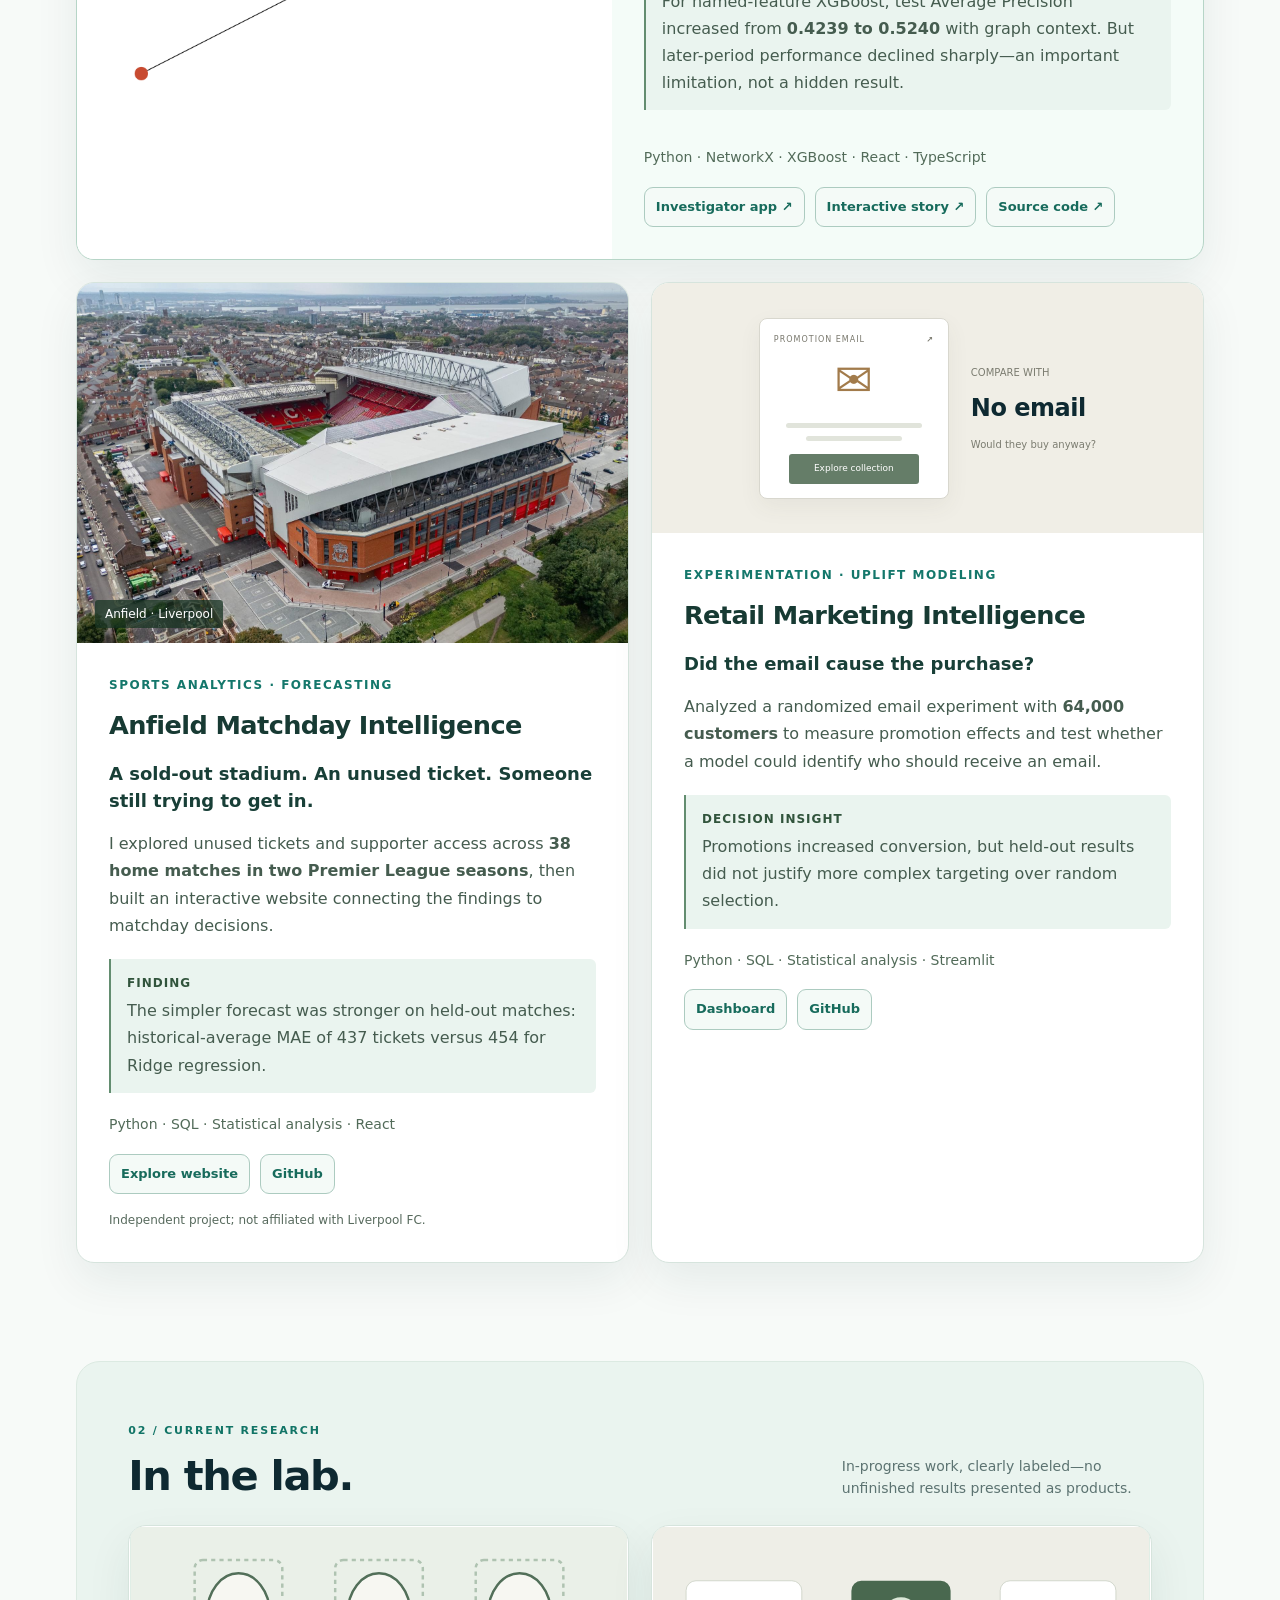
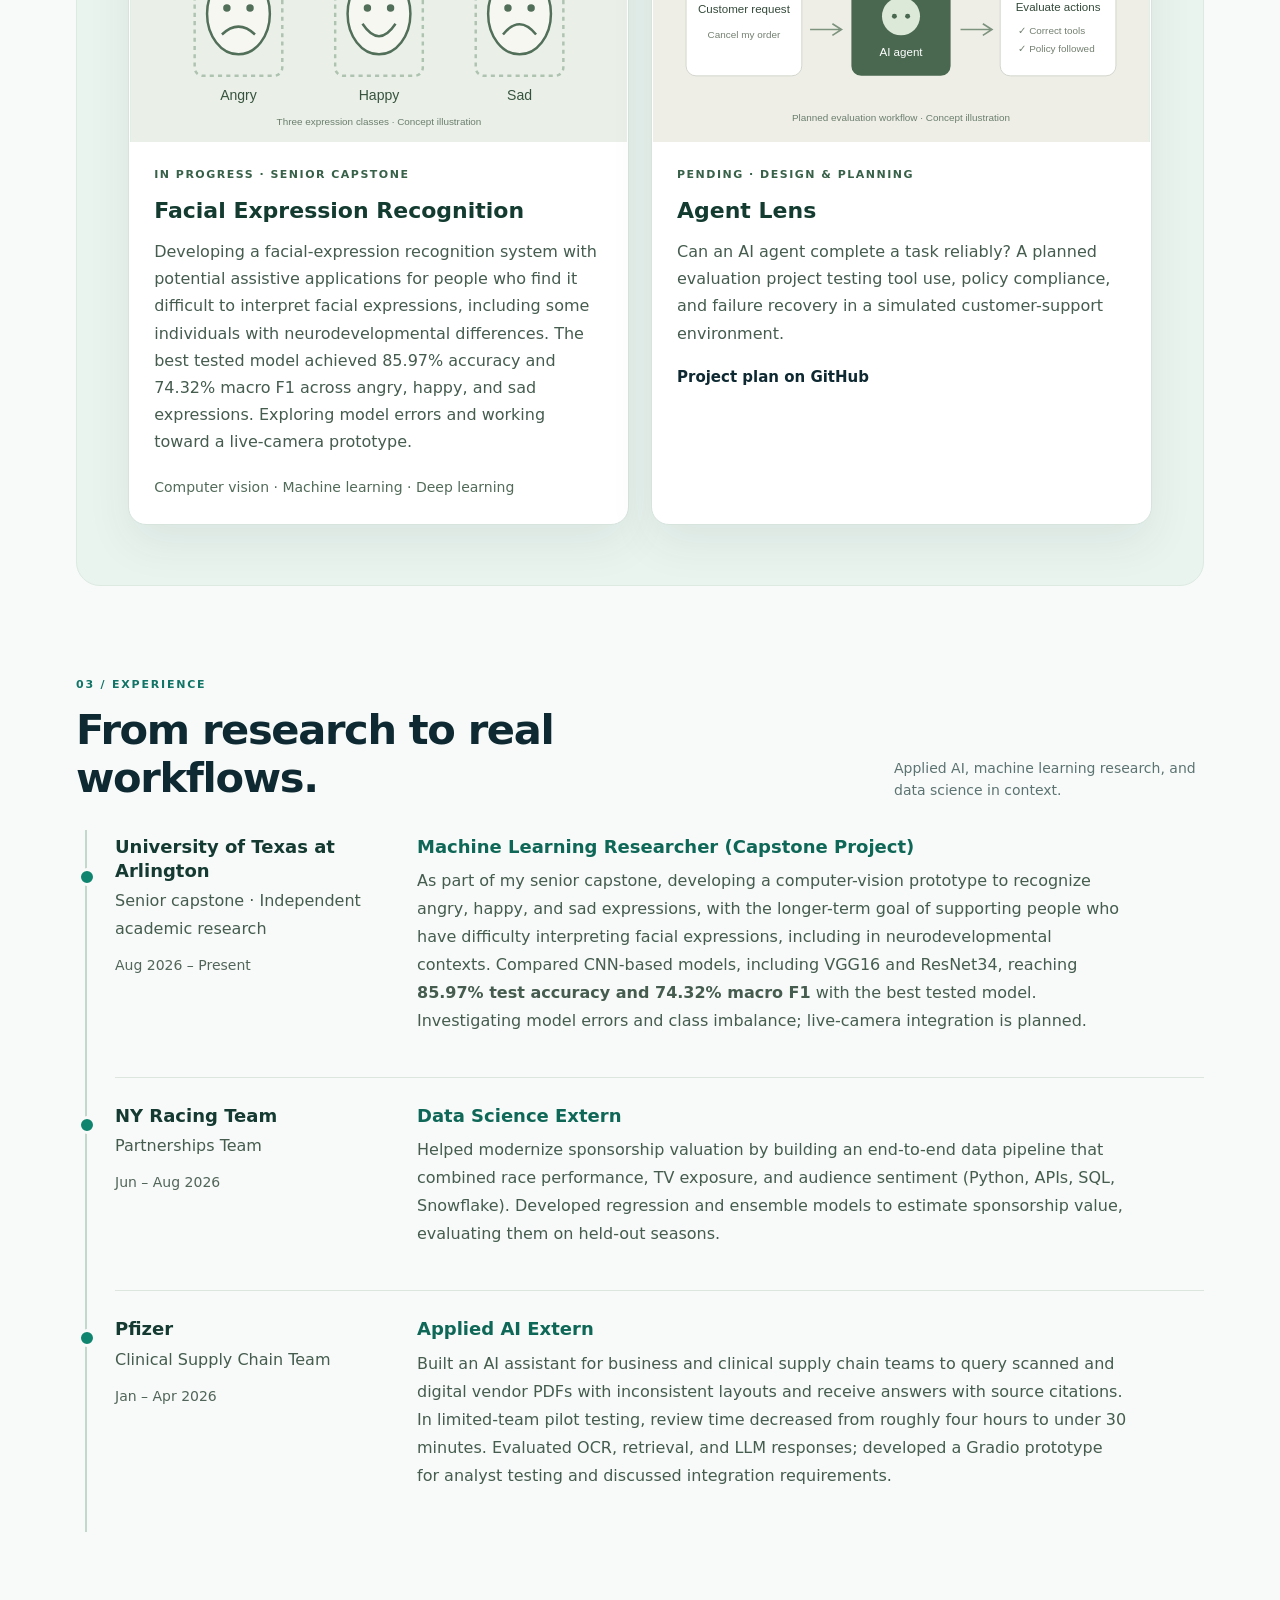
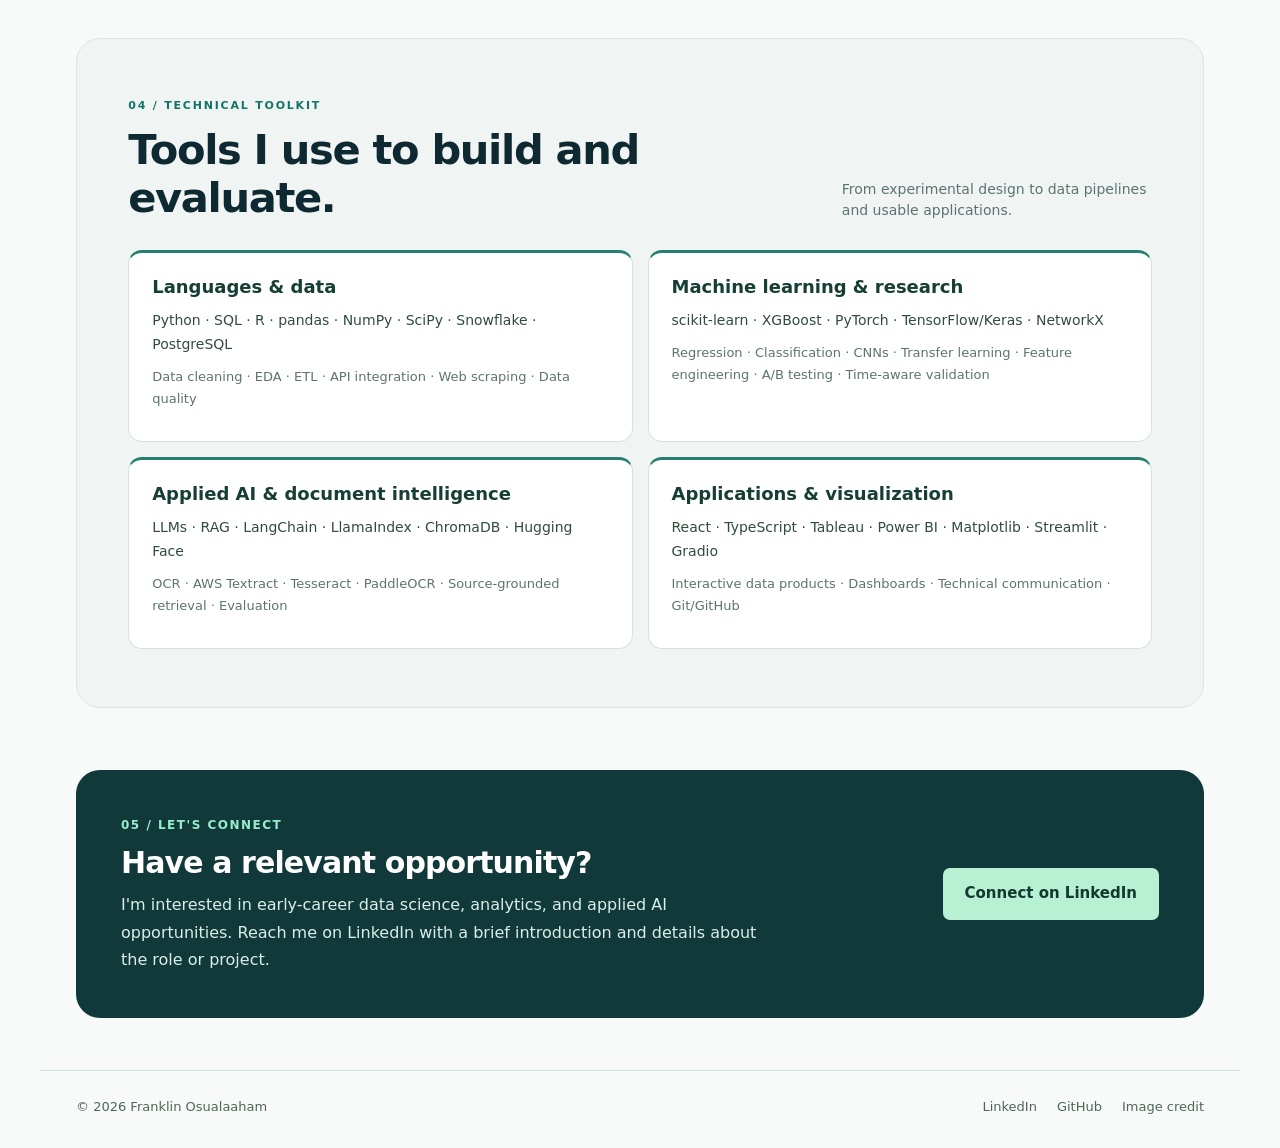
==== commit 3b4c70c1: "Broaden portfolio introduction and clarify assistive capstone purpose" ====
--- a/index.html
+++ b/index.html
@@ -1,14 +1,14 @@
 <!doctype html>
 <html lang="en"><head><meta charset="utf-8"><meta name="viewport" content="width=device-width,initial-scale=1"><title>Franklin Osualaaham | Data Science & Applied AI</title><meta name="description" content="Franklin Osualaaham, senior Data Science student at the University of Texas at Arlington. Projects in applied AI, machine learning, and analytics."><meta name="theme-color" content="#edf4f0"><link rel="stylesheet" href="styles.css"><link rel="icon" href="assets/favicon.svg"></head>
 <body><a class="skip" href="#main">Skip to content</a><header><div class="wrap nav"><a class="brand" href="#">Franklin<span>.</span></a><nav aria-label="Main navigation"><a href="#projects">Projects</a><a href="#research">Research</a><a href="#experience">Experience</a><a href="#tools">Skills</a><a href="https://www.linkedin.com/in/franklinmo/" target="_blank" rel="noopener noreferrer">Connect on LinkedIn</a></nav></div></header>
-<main id="main" class="wrap"><section class="hero"><div class="eyebrow"><span class="hero-indicator" aria-hidden="true"></span> DATA SCIENCE · MACHINE LEARNING · APPLIED AI</div><h1>Hi, I'm Franklin.<br><span>I build models, test assumptions,<br class="desktop-break"> and make the results useful.</span></h1><p class="intro">I'm a Data Science student at the <strong>University of Texas at Arlington</strong>, building machine learning models, document AI tools, and analytics that help people make decisions.</p><p class="bio">My work spans document intelligence, sponsorship analytics, computer vision, and independent research in graph-based fraud detection. I care about sound evaluation, reproducibility, and building useful tools—not just impressive metrics.</p><div class="actions"><a class="button" href="#projects">Explore projects</a><a class="plain" href="https://www.linkedin.com/in/franklinmo/" target="_blank" rel="noopener noreferrer">Connect on LinkedIn</a></div><div class="social"><a href="https://github.com/Thizisfranklin" target="_blank" rel="noopener noreferrer">GitHub</a><a href="https://www.linkedin.com/in/franklinmo/" target="_blank" rel="noopener noreferrer">LinkedIn</a><span>Graduating May 2027 · Open to relocation</span></div></section>
+<main id="main" class="wrap"><section class="hero"><div class="eyebrow"><span class="hero-indicator" aria-hidden="true"></span> DATA SCIENCE · MACHINE LEARNING · APPLIED AI</div><h1>Hi, I'm Franklin.<br><span>I build models, test assumptions,<br class="desktop-break"> and make the results useful.</span></h1><p class="intro">I'm studying Data Science at the <strong>University of Texas at Arlington</strong>, and I enjoy using data, machine learning, and AI to tackle practical problems.</p><p class="bio">My experience spans document intelligence, sponsorship analytics, computer vision, and independent AI research. I care about asking good questions, evaluating ideas carefully, and building tools that uncover useful insights and help people make better decisions.</p><div class="actions"><a class="button" href="#projects">Explore projects</a><a class="plain" href="https://www.linkedin.com/in/franklinmo/" target="_blank" rel="noopener noreferrer">Connect on LinkedIn</a></div><div class="social"><a href="https://github.com/Thizisfranklin" target="_blank" rel="noopener noreferrer">GitHub</a><a href="https://www.linkedin.com/in/franklinmo/" target="_blank" rel="noopener noreferrer">LinkedIn</a><span>Graduating May 2027 · Open to relocation</span></div></section>
 <section id="projects"><div class="section-head"><div><div class="section-kicker">01 / SELECTED WORK</div><h2>Projects that answer real questions.</h2></div><span>Explore the problem, the method, and what the evidence actually showed.</span></div><div class="projects">
 <article class="card featured fraud-featured"><div class="visual fraud-photo"><img src="assets/fraudgraph.png" alt="Actual FraudGraph analysis showing a Bitcoin transaction and its neighboring network" style="width:100%;height:100%;object-fit:contain;background:#fff"></div><div class="card-content"><div class="label">FEATURED RESEARCH · GRAPH MACHINE LEARNING</div><h3>FraudGraph</h3><p class="question">Can a Bitcoin transaction look different once you see its network?</p><p>An independent research investigation using <strong>203,769 Bitcoin transactions</strong> to compare transaction-only and graph-enhanced models, test analyst review limits, and examine what happens when performance changes over time.</p><p class="finding"><b>Finding</b> For named-feature XGBoost, test Average Precision increased from <strong>0.4239 to 0.5240</strong> with graph context. But later-period performance declined sharply—an important limitation, not a hidden result.</p><div class="tags">Python · NetworkX · XGBoost · React · TypeScript</div><div class="links"><a href="https://thizisfranklin.github.io/FraudGraph/investigator/" target="_blank" rel="noopener noreferrer">Investigator app ↗</a><a href="https://thizisfranklin.github.io/FraudGraph/" target="_blank" rel="noopener noreferrer">Interactive story ↗</a><a href="https://github.com/Thizisfranklin/FraudGraph" target="_blank" rel="noopener noreferrer">Source code ↗</a></div></div></article>
 <article class="card"><figure><img src="assets/anfield.jpg" alt="Aerial photograph of Anfield stadium in Liverpool" width="1920" height="1280"><figcaption>Anfield · Liverpool</figcaption></figure><div class="card-content"><div class="label">SPORTS ANALYTICS · FORECASTING</div><h3>Anfield Matchday Intelligence</h3><p class="question">A sold-out stadium. An unused ticket. Someone still trying to get in.</p><p>I explored unused tickets and supporter access across <strong>38 home matches in two Premier League seasons</strong>, then built an interactive website connecting the findings to matchday decisions.</p><p class="finding"><b>Finding</b> The simpler forecast was stronger on held-out matches: historical-average MAE of 437 tickets versus 454 for Ridge regression.</p><div class="tags">Python · SQL · Statistical analysis · React</div><div class="links"><a href="https://thizisfranklin.github.io/Anfield-Stadium-Ticket-Value-Revenue/" target="_blank" rel="noopener noreferrer">Explore website</a><a href="https://github.com/Thizisfranklin/Anfield-Stadium-Ticket-Value-Revenue" target="_blank" rel="noopener noreferrer">GitHub</a></div><small>Independent project; not affiliated with Liverpool FC.</small></div></article>
 <article class="card"><div class="visual email" role="img" aria-label="Illustration of a promotional email and a no-email comparison group"><div class="mail"><span class="mail-top">PROMOTION EMAIL <b>↗</b></span><div class="mail-envelope">✉</div><span class="mail-line"></span><span class="mail-line short"></span><span class="mail-button">Explore collection</span></div><div class="control"><span>COMPARE WITH</span><strong>No email</strong><span>Would they buy anyway?</span></div></div><div class="card-content"><div class="label">EXPERIMENTATION · UPLIFT MODELING</div><h3>Retail Marketing Intelligence</h3><p class="question">Did the email cause the purchase?</p><p>Analyzed a randomized email experiment with <strong>64,000 customers</strong> to measure promotion effects and test whether a model could identify who should receive an email.</p><p class="finding"><b>Decision insight</b> Promotions increased conversion, but held-out results did not justify more complex targeting over random selection.</p><div class="tags">Python · SQL · Statistical analysis · Streamlit</div><div class="links"><a href="https://retail-promotion-targeting-uplift-modeling-jdjd8epuvzztn6kxjpe.streamlit.app/" target="_blank" rel="noopener noreferrer">Dashboard</a><a href="https://github.com/Thizisfranklin/Retail-Promotion-Targeting-Uplift-Modeling" target="_blank" rel="noopener noreferrer">GitHub</a></div></div></article></div>
 </section>
-<section id="research" class="section-research"><div class="section-head research-head"><div><div class="section-kicker">02 / CURRENT RESEARCH</div><h2>In the lab.</h2></div><span>In-progress work, clearly labeled—no unfinished results presented as products.</span></div><div class="ongoing"><article><img class="ongoing-image" src="assets/facial-expression.svg" alt="Concept illustration of facial expression recognition"><div class="status">IN PROGRESS · SENIOR CAPSTONE</div><h3>Facial Expression Recognition</h3><p>Developing a deep learning system for three facial expressions: angry, happy, and sad. ResNet34 achieved 85.97% test accuracy and 74.32% macro F1. Leading augmentation experiments and using saliency maps to examine predictions, with live-camera integration planned.</p><div class="tags">Computer vision · Machine learning · Deep learning</div></article><article><img class="ongoing-image" src="assets/agent-lens.svg" alt="Illustration of evaluating an AI agent’s tool use and policy compliance"><div class="status">PENDING · DESIGN & PLANNING</div><h3>Agent Lens</h3><p>Can an AI agent complete a task reliably? A planned evaluation project testing tool use, policy compliance, and failure recovery in a simulated customer-support environment.</p><a class="plain" href="https://github.com/Thizisfranklin/AGENTLENS" target="_blank" rel="noopener noreferrer">Project plan on GitHub</a></article></div></section>
-<section id="experience"><div class="section-head"><div><div class="section-kicker">03 / EXPERIENCE</div><h2>From research to real workflows.</h2></div><span>Applied AI, machine learning research, and data science in context.</span></div><div class="experience"><article><div class="exp-title"><h3>University of Texas at Arlington</h3><p>Senior capstone · Independent academic research</p><span>Aug 2026 – Present</span></div><div><h4>Machine Learning Researcher (Capstone Project)</h4><p>Developing a computer-vision research prototype to classify three facial expressions (angry, happy, sad) for potential assistive applications. Benchmarked CNN-based transfer learning models including VGG16 and ResNet34; the best tested model reached <strong>85.97% test accuracy and 74.32% macro F1</strong>. Examining class imbalance, augmentation, and classification errors, with a live-camera demonstration planned.</p></div></article><article><div class="exp-title"><h3>NY Racing Team</h3><p>Partnerships Team</p><span>Jun – Aug 2026</span></div><div><h4>Data Science Extern</h4><p>Helped modernize sponsorship valuation by building an end-to-end data pipeline that combined race performance, TV exposure, and audience sentiment (Python, APIs, SQL, Snowflake). Developed regression and ensemble models to estimate sponsorship value, evaluating them on held-out seasons.</p></div></article><article><div class="exp-title"><h3>Pfizer</h3><p>Clinical Supply Chain Team</p><span>Jan – Apr 2026</span></div><div><h4>Applied AI Extern</h4><p>Built an AI assistant for business and clinical supply chain teams to query scanned and digital vendor PDFs with inconsistent layouts and receive answers with source citations. In limited-team pilot testing, review time decreased from roughly four hours to under 30 minutes. Evaluated OCR, retrieval, and LLM responses; developed a Gradio prototype for analyst testing and discussed integration requirements.</p></div></article></div></section>
+<section id="research" class="section-research"><div class="section-head research-head"><div><div class="section-kicker">02 / CURRENT RESEARCH</div><h2>In the lab.</h2></div><span>In-progress work, clearly labeled—no unfinished results presented as products.</span></div><div class="ongoing"><article><img class="ongoing-image" src="assets/facial-expression.svg" alt="Concept illustration of facial expression recognition"><div class="status">IN PROGRESS · SENIOR CAPSTONE</div><h3>Facial Expression Recognition</h3><p>Developing a facial-expression recognition system with potential assistive applications for people who find it difficult to interpret facial expressions, including some individuals with neurodevelopmental differences. The best tested model achieved 85.97% accuracy and 74.32% macro F1 across angry, happy, and sad expressions. Exploring model errors and working toward a live-camera prototype.</p><div class="tags">Computer vision · Machine learning · Deep learning</div></article><article><img class="ongoing-image" src="assets/agent-lens.svg" alt="Illustration of evaluating an AI agent’s tool use and policy compliance"><div class="status">PENDING · DESIGN & PLANNING</div><h3>Agent Lens</h3><p>Can an AI agent complete a task reliably? A planned evaluation project testing tool use, policy compliance, and failure recovery in a simulated customer-support environment.</p><a class="plain" href="https://github.com/Thizisfranklin/AGENTLENS" target="_blank" rel="noopener noreferrer">Project plan on GitHub</a></article></div></section>
+<section id="experience"><div class="section-head"><div><div class="section-kicker">03 / EXPERIENCE</div><h2>From research to real workflows.</h2></div><span>Applied AI, machine learning research, and data science in context.</span></div><div class="experience"><article><div class="exp-title"><h3>University of Texas at Arlington</h3><p>Senior capstone · Independent academic research</p><span>Aug 2026 – Present</span></div><div><h4>Machine Learning Researcher (Capstone Project)</h4><p>As part of my senior capstone, developing a computer-vision prototype to recognize angry, happy, and sad expressions, with the longer-term goal of supporting people who have difficulty interpreting facial expressions, including in neurodevelopmental contexts. Compared CNN-based models, including VGG16 and ResNet34, reaching <strong>85.97% test accuracy and 74.32% macro F1</strong> with the best tested model. Investigating model errors and class imbalance; live-camera integration is planned.</p></div></article><article><div class="exp-title"><h3>NY Racing Team</h3><p>Partnerships Team</p><span>Jun – Aug 2026</span></div><div><h4>Data Science Extern</h4><p>Helped modernize sponsorship valuation by building an end-to-end data pipeline that combined race performance, TV exposure, and audience sentiment (Python, APIs, SQL, Snowflake). Developed regression and ensemble models to estimate sponsorship value, evaluating them on held-out seasons.</p></div></article><article><div class="exp-title"><h3>Pfizer</h3><p>Clinical Supply Chain Team</p><span>Jan – Apr 2026</span></div><div><h4>Applied AI Extern</h4><p>Built an AI assistant for business and clinical supply chain teams to query scanned and digital vendor PDFs with inconsistent layouts and receive answers with source citations. In limited-team pilot testing, review time decreased from roughly four hours to under 30 minutes. Evaluated OCR, retrieval, and LLM responses; developed a Gradio prototype for analyst testing and discussed integration requirements.</p></div></article></div></section>
 <section id="tools"><div class="section-head"><div><div class="section-kicker">04 / TECHNICAL TOOLKIT</div><h2>Tools I use to build and evaluate.</h2></div><span>From experimental design to data pipelines and usable applications.</span></div><div class="tools">
 <div><h3>Languages &amp; data</h3><p>Python · SQL · R · pandas · NumPy · SciPy · Snowflake · PostgreSQL</p><p class="skill-methods">Data cleaning · EDA · ETL · API integration · Web scraping · Data quality</p></div>
 <div><h3>Machine learning &amp; research</h3><p>scikit-learn · XGBoost · PyTorch · TensorFlow/Keras · NetworkX</p><p class="skill-methods">Regression · Classification · CNNs · Transfer learning · Feature engineering · A/B testing · Time-aware validation</p></div>
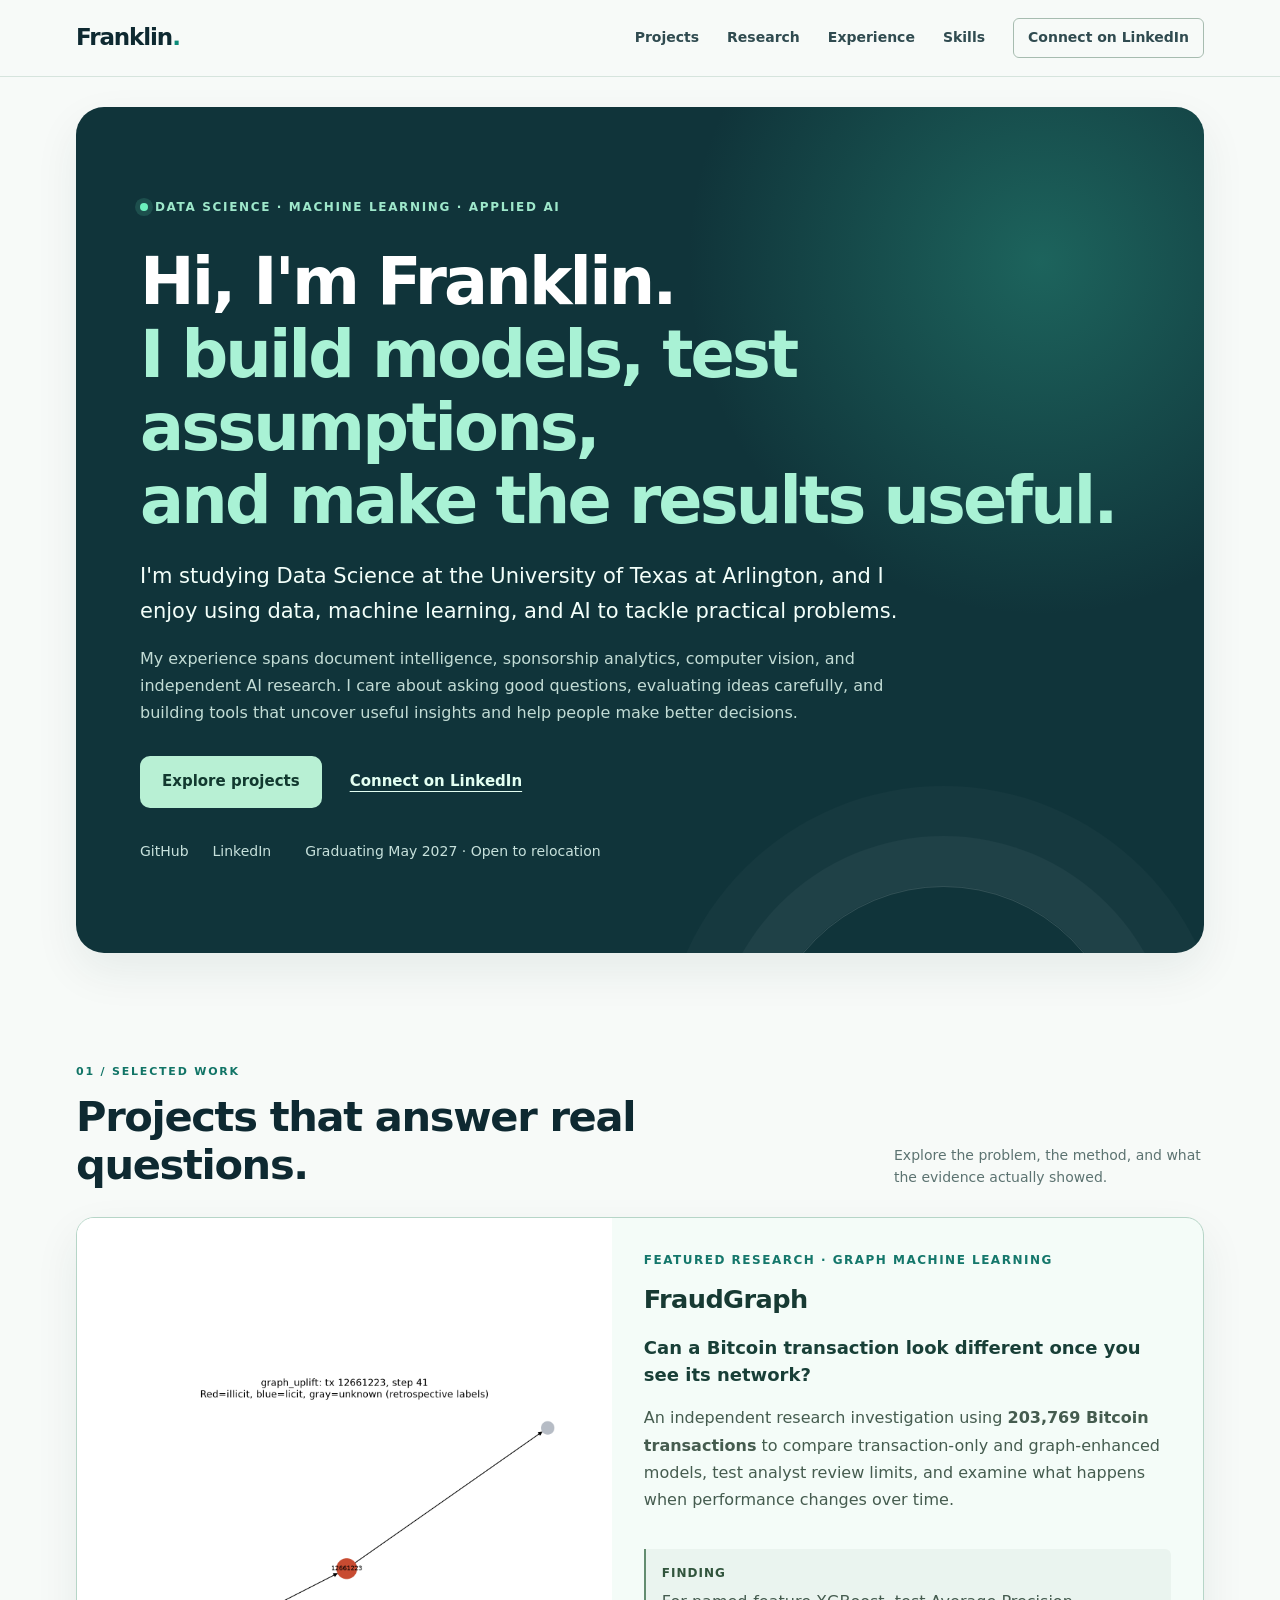
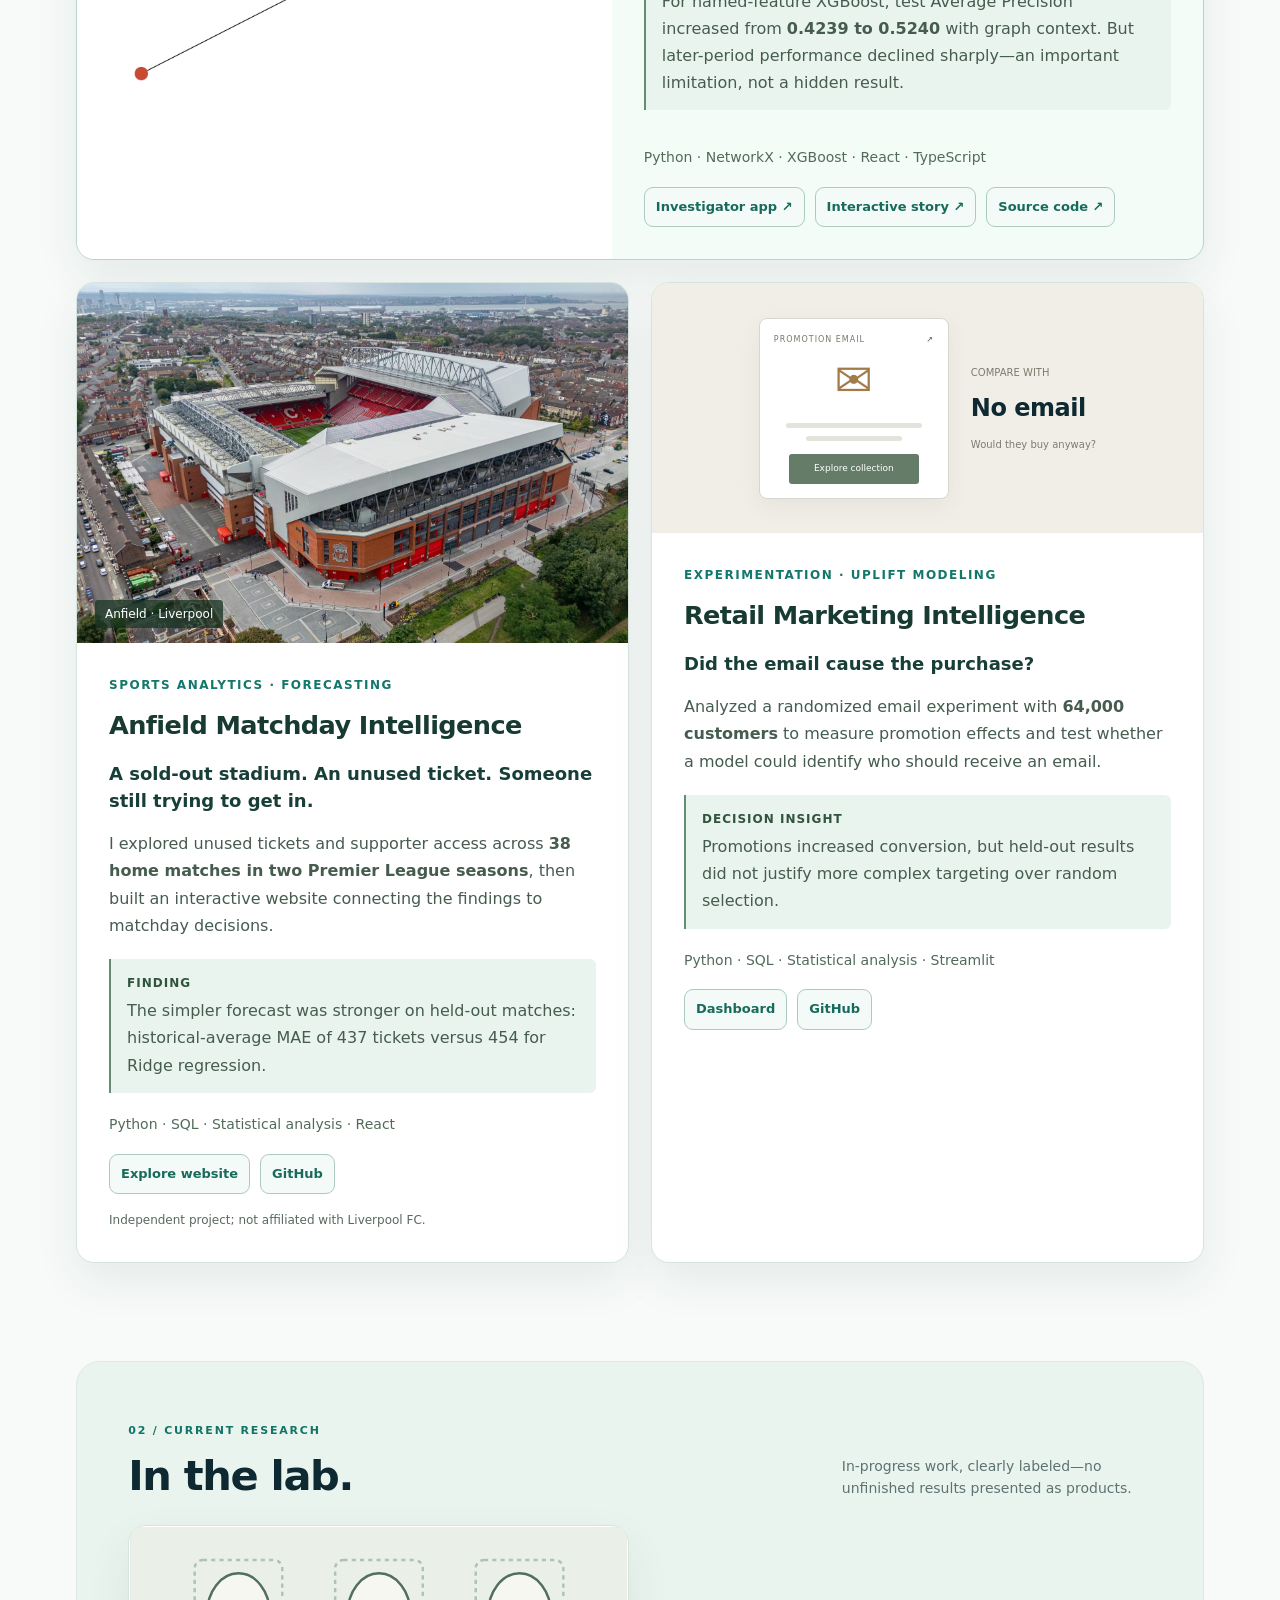
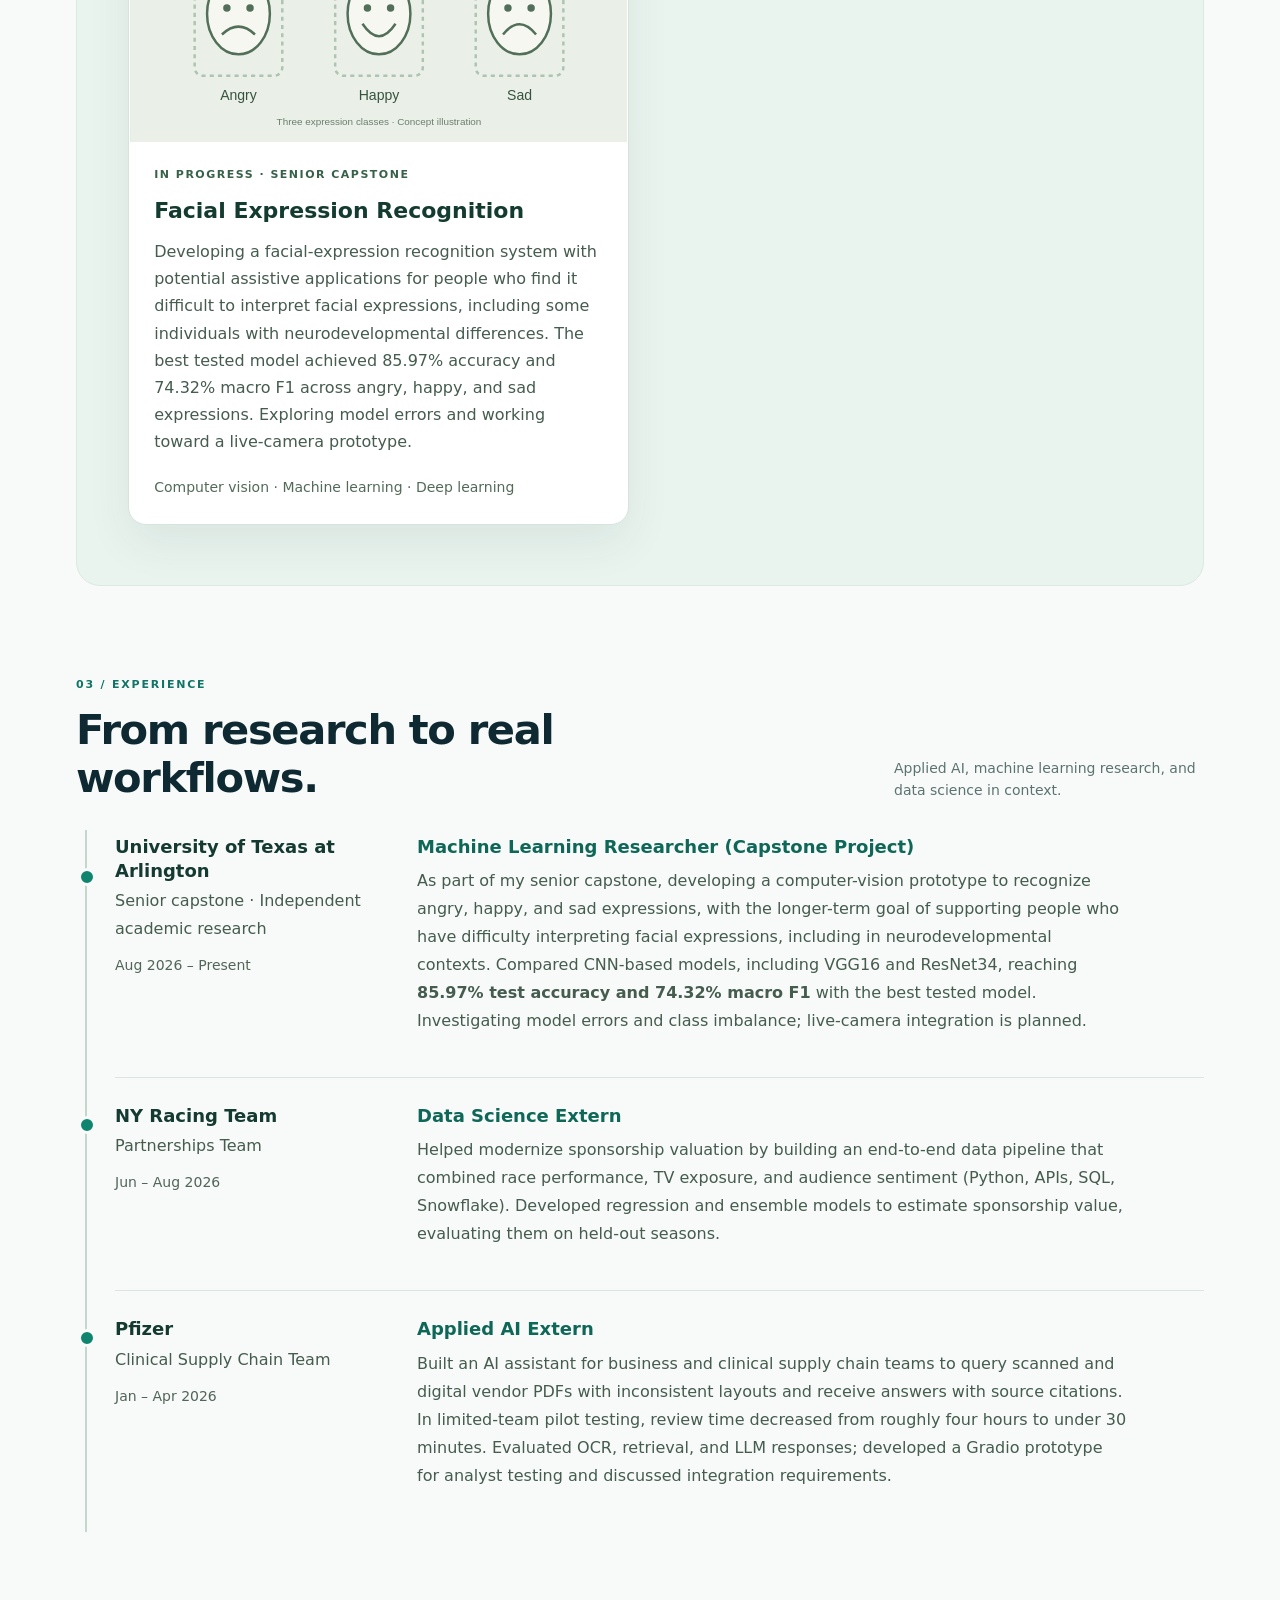
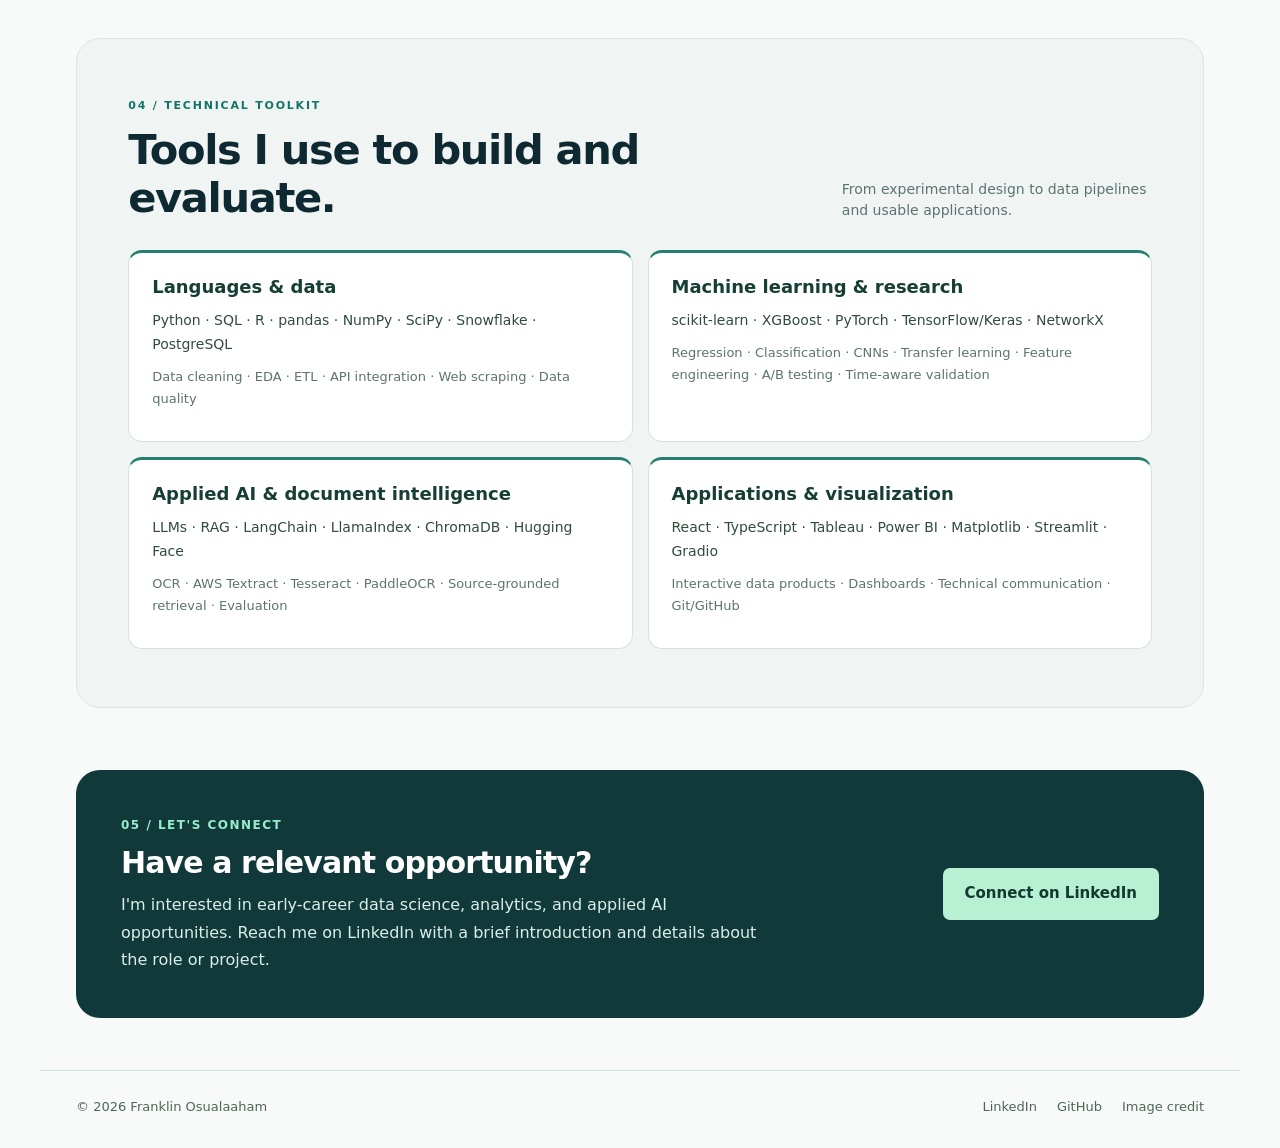
==== commit 1316ee72: "Remove abandoned Agent Lens project from portfolio" ====
--- a/index.html
+++ b/index.html
@@ -7,7 +7,7 @@
 <article class="card"><figure><img src="assets/anfield.jpg" alt="Aerial photograph of Anfield stadium in Liverpool" width="1920" height="1280"><figcaption>Anfield · Liverpool</figcaption></figure><div class="card-content"><div class="label">SPORTS ANALYTICS · FORECASTING</div><h3>Anfield Matchday Intelligence</h3><p class="question">A sold-out stadium. An unused ticket. Someone still trying to get in.</p><p>I explored unused tickets and supporter access across <strong>38 home matches in two Premier League seasons</strong>, then built an interactive website connecting the findings to matchday decisions.</p><p class="finding"><b>Finding</b> The simpler forecast was stronger on held-out matches: historical-average MAE of 437 tickets versus 454 for Ridge regression.</p><div class="tags">Python · SQL · Statistical analysis · React</div><div class="links"><a href="https://thizisfranklin.github.io/Anfield-Stadium-Ticket-Value-Revenue/" target="_blank" rel="noopener noreferrer">Explore website</a><a href="https://github.com/Thizisfranklin/Anfield-Stadium-Ticket-Value-Revenue" target="_blank" rel="noopener noreferrer">GitHub</a></div><small>Independent project; not affiliated with Liverpool FC.</small></div></article>
 <article class="card"><div class="visual email" role="img" aria-label="Illustration of a promotional email and a no-email comparison group"><div class="mail"><span class="mail-top">PROMOTION EMAIL <b>↗</b></span><div class="mail-envelope">✉</div><span class="mail-line"></span><span class="mail-line short"></span><span class="mail-button">Explore collection</span></div><div class="control"><span>COMPARE WITH</span><strong>No email</strong><span>Would they buy anyway?</span></div></div><div class="card-content"><div class="label">EXPERIMENTATION · UPLIFT MODELING</div><h3>Retail Marketing Intelligence</h3><p class="question">Did the email cause the purchase?</p><p>Analyzed a randomized email experiment with <strong>64,000 customers</strong> to measure promotion effects and test whether a model could identify who should receive an email.</p><p class="finding"><b>Decision insight</b> Promotions increased conversion, but held-out results did not justify more complex targeting over random selection.</p><div class="tags">Python · SQL · Statistical analysis · Streamlit</div><div class="links"><a href="https://retail-promotion-targeting-uplift-modeling-jdjd8epuvzztn6kxjpe.streamlit.app/" target="_blank" rel="noopener noreferrer">Dashboard</a><a href="https://github.com/Thizisfranklin/Retail-Promotion-Targeting-Uplift-Modeling" target="_blank" rel="noopener noreferrer">GitHub</a></div></div></article></div>
 </section>
-<section id="research" class="section-research"><div class="section-head research-head"><div><div class="section-kicker">02 / CURRENT RESEARCH</div><h2>In the lab.</h2></div><span>In-progress work, clearly labeled—no unfinished results presented as products.</span></div><div class="ongoing"><article><img class="ongoing-image" src="assets/facial-expression.svg" alt="Concept illustration of facial expression recognition"><div class="status">IN PROGRESS · SENIOR CAPSTONE</div><h3>Facial Expression Recognition</h3><p>Developing a facial-expression recognition system with potential assistive applications for people who find it difficult to interpret facial expressions, including some individuals with neurodevelopmental differences. The best tested model achieved 85.97% accuracy and 74.32% macro F1 across angry, happy, and sad expressions. Exploring model errors and working toward a live-camera prototype.</p><div class="tags">Computer vision · Machine learning · Deep learning</div></article><article><img class="ongoing-image" src="assets/agent-lens.svg" alt="Illustration of evaluating an AI agent’s tool use and policy compliance"><div class="status">PENDING · DESIGN & PLANNING</div><h3>Agent Lens</h3><p>Can an AI agent complete a task reliably? A planned evaluation project testing tool use, policy compliance, and failure recovery in a simulated customer-support environment.</p><a class="plain" href="https://github.com/Thizisfranklin/AGENTLENS" target="_blank" rel="noopener noreferrer">Project plan on GitHub</a></article></div></section>
+<section id="research" class="section-research"><div class="section-head research-head"><div><div class="section-kicker">02 / CURRENT RESEARCH</div><h2>In the lab.</h2></div><span>In-progress work, clearly labeled—no unfinished results presented as products.</span></div><div class="ongoing"><article><img class="ongoing-image" src="assets/facial-expression.svg" alt="Concept illustration of facial expression recognition"><div class="status">IN PROGRESS · SENIOR CAPSTONE</div><h3>Facial Expression Recognition</h3><p>Developing a facial-expression recognition system with potential assistive applications for people who find it difficult to interpret facial expressions, including some individuals with neurodevelopmental differences. The best tested model achieved 85.97% accuracy and 74.32% macro F1 across angry, happy, and sad expressions. Exploring model errors and working toward a live-camera prototype.</p><div class="tags">Computer vision · Machine learning · Deep learning</div></article></div></section>
 <section id="experience"><div class="section-head"><div><div class="section-kicker">03 / EXPERIENCE</div><h2>From research to real workflows.</h2></div><span>Applied AI, machine learning research, and data science in context.</span></div><div class="experience"><article><div class="exp-title"><h3>University of Texas at Arlington</h3><p>Senior capstone · Independent academic research</p><span>Aug 2026 – Present</span></div><div><h4>Machine Learning Researcher (Capstone Project)</h4><p>As part of my senior capstone, developing a computer-vision prototype to recognize angry, happy, and sad expressions, with the longer-term goal of supporting people who have difficulty interpreting facial expressions, including in neurodevelopmental contexts. Compared CNN-based models, including VGG16 and ResNet34, reaching <strong>85.97% test accuracy and 74.32% macro F1</strong> with the best tested model. Investigating model errors and class imbalance; live-camera integration is planned.</p></div></article><article><div class="exp-title"><h3>NY Racing Team</h3><p>Partnerships Team</p><span>Jun – Aug 2026</span></div><div><h4>Data Science Extern</h4><p>Helped modernize sponsorship valuation by building an end-to-end data pipeline that combined race performance, TV exposure, and audience sentiment (Python, APIs, SQL, Snowflake). Developed regression and ensemble models to estimate sponsorship value, evaluating them on held-out seasons.</p></div></article><article><div class="exp-title"><h3>Pfizer</h3><p>Clinical Supply Chain Team</p><span>Jan – Apr 2026</span></div><div><h4>Applied AI Extern</h4><p>Built an AI assistant for business and clinical supply chain teams to query scanned and digital vendor PDFs with inconsistent layouts and receive answers with source citations. In limited-team pilot testing, review time decreased from roughly four hours to under 30 minutes. Evaluated OCR, retrieval, and LLM responses; developed a Gradio prototype for analyst testing and discussed integration requirements.</p></div></article></div></section>
 <section id="tools"><div class="section-head"><div><div class="section-kicker">04 / TECHNICAL TOOLKIT</div><h2>Tools I use to build and evaluate.</h2></div><span>From experimental design to data pipelines and usable applications.</span></div><div class="tools">
 <div><h3>Languages &amp; data</h3><p>Python · SQL · R · pandas · NumPy · SciPy · Snowflake · PostgreSQL</p><p class="skill-methods">Data cleaning · EDA · ETL · API integration · Web scraping · Data quality</p></div>
